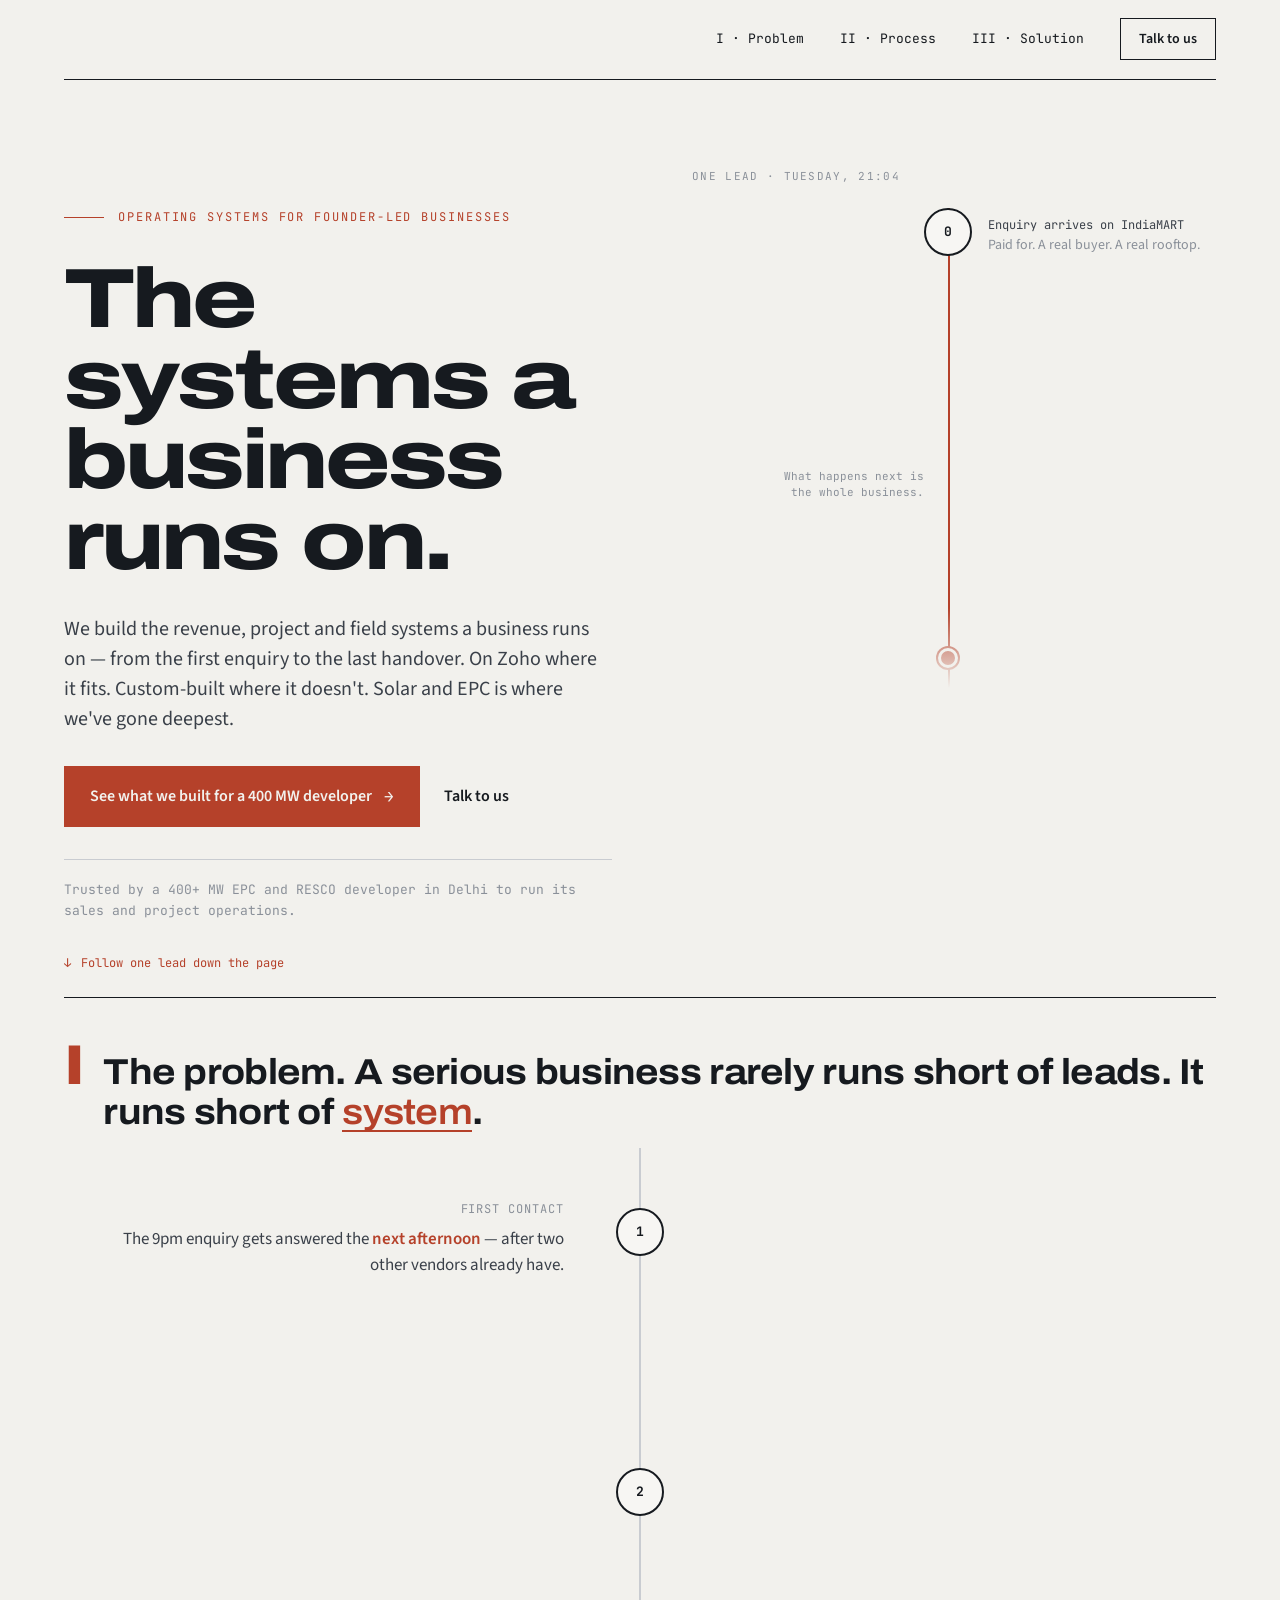
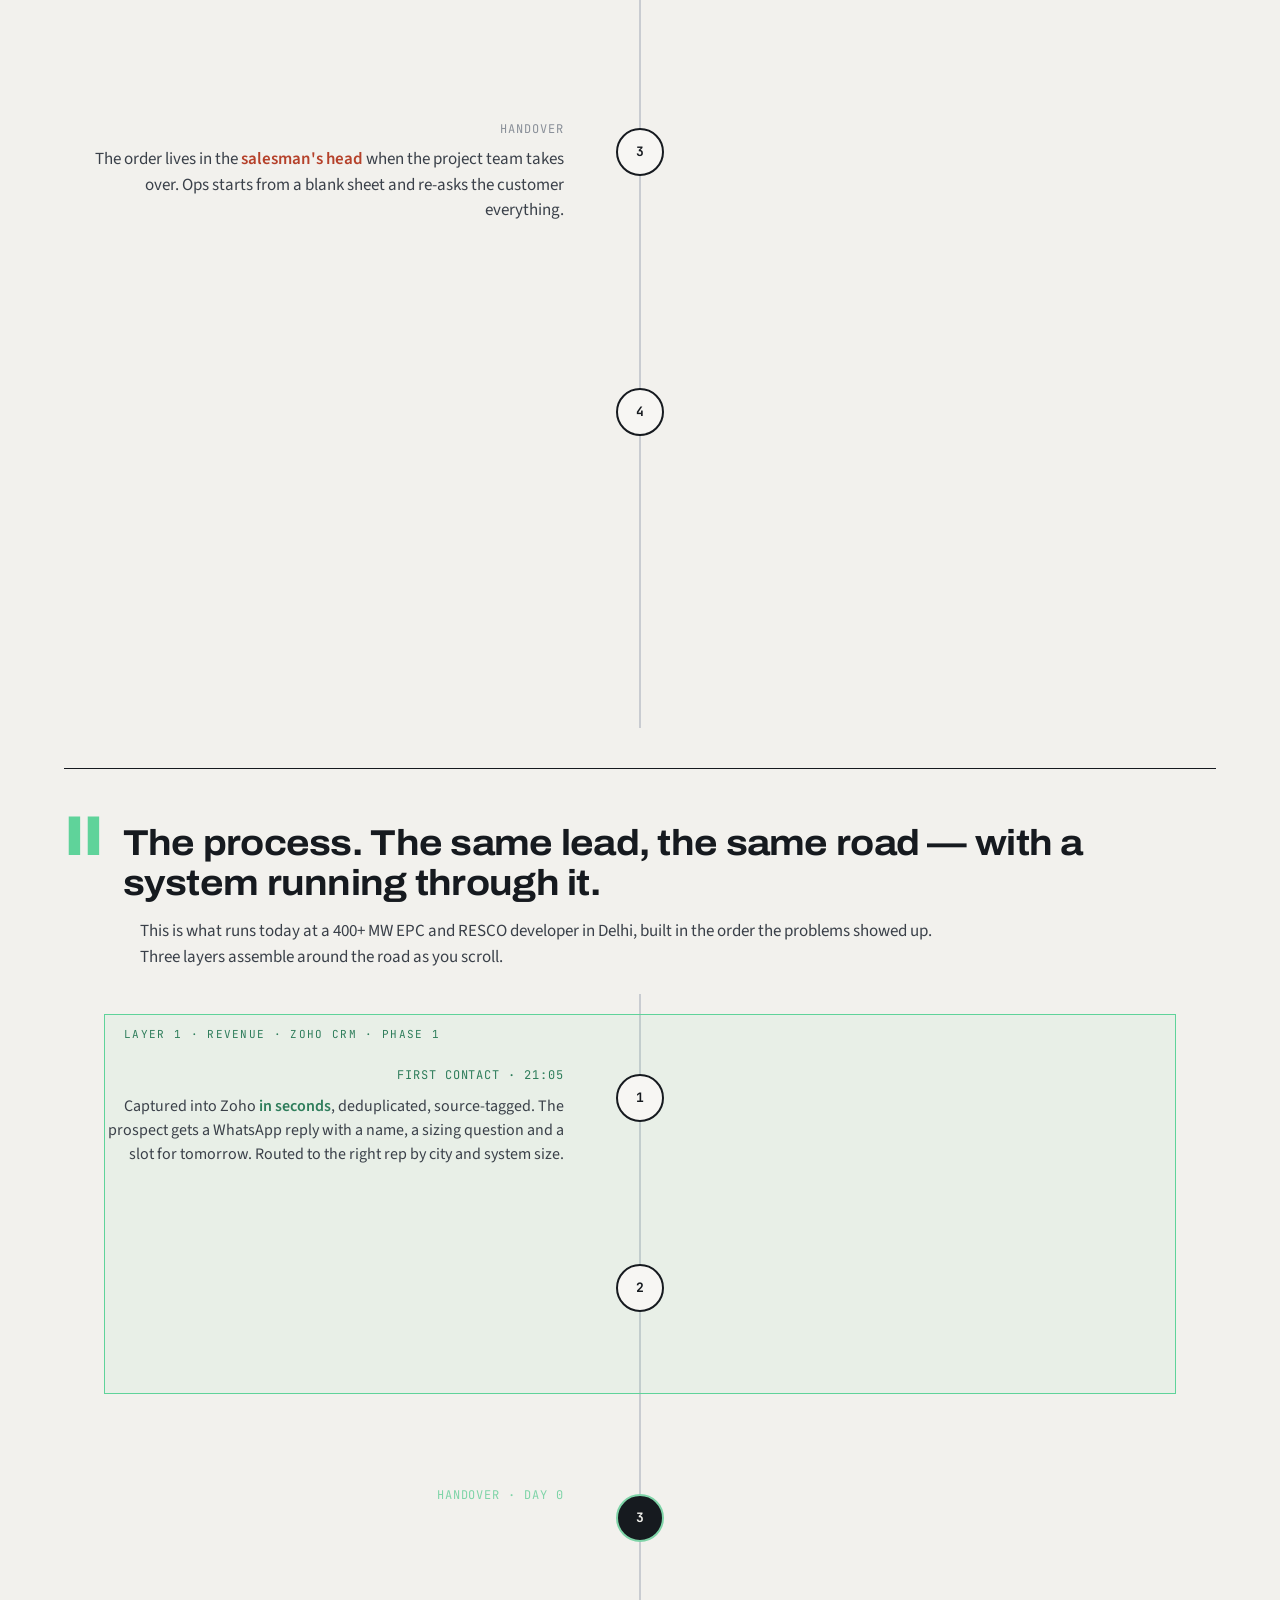
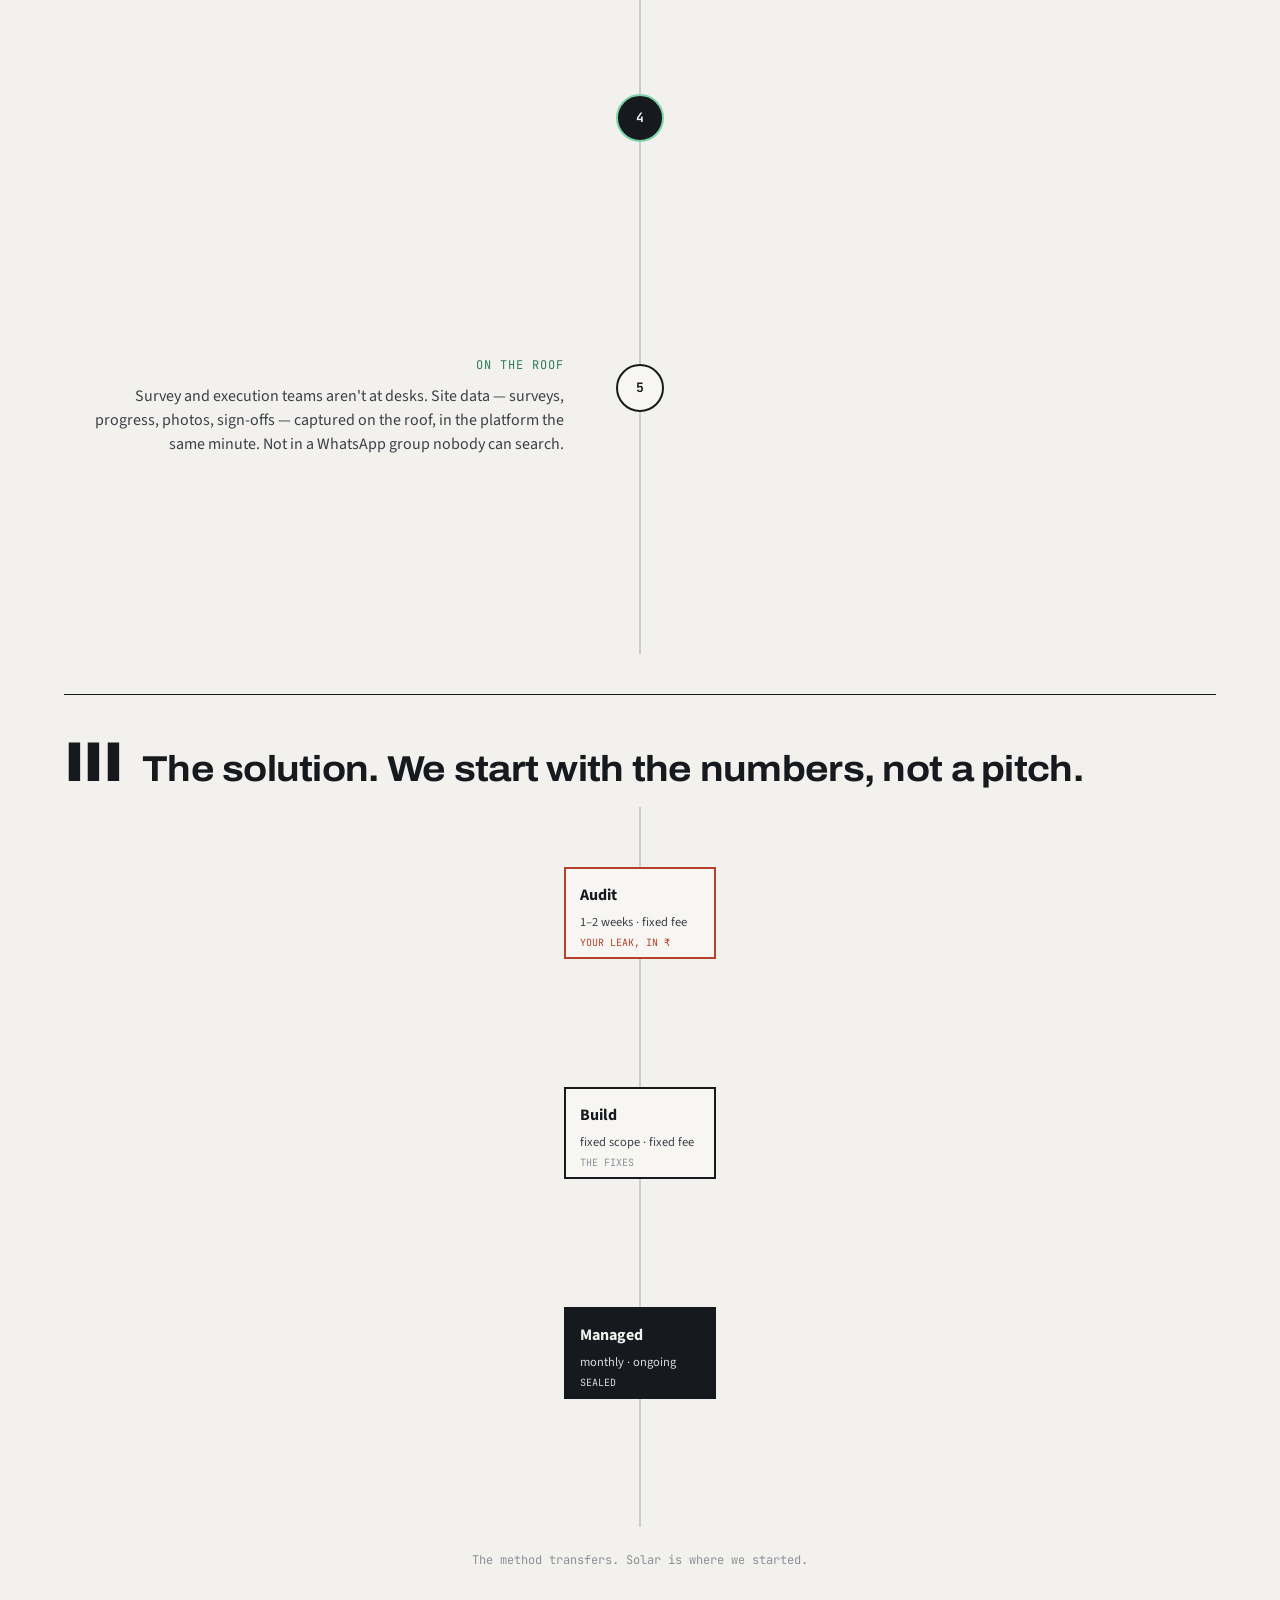
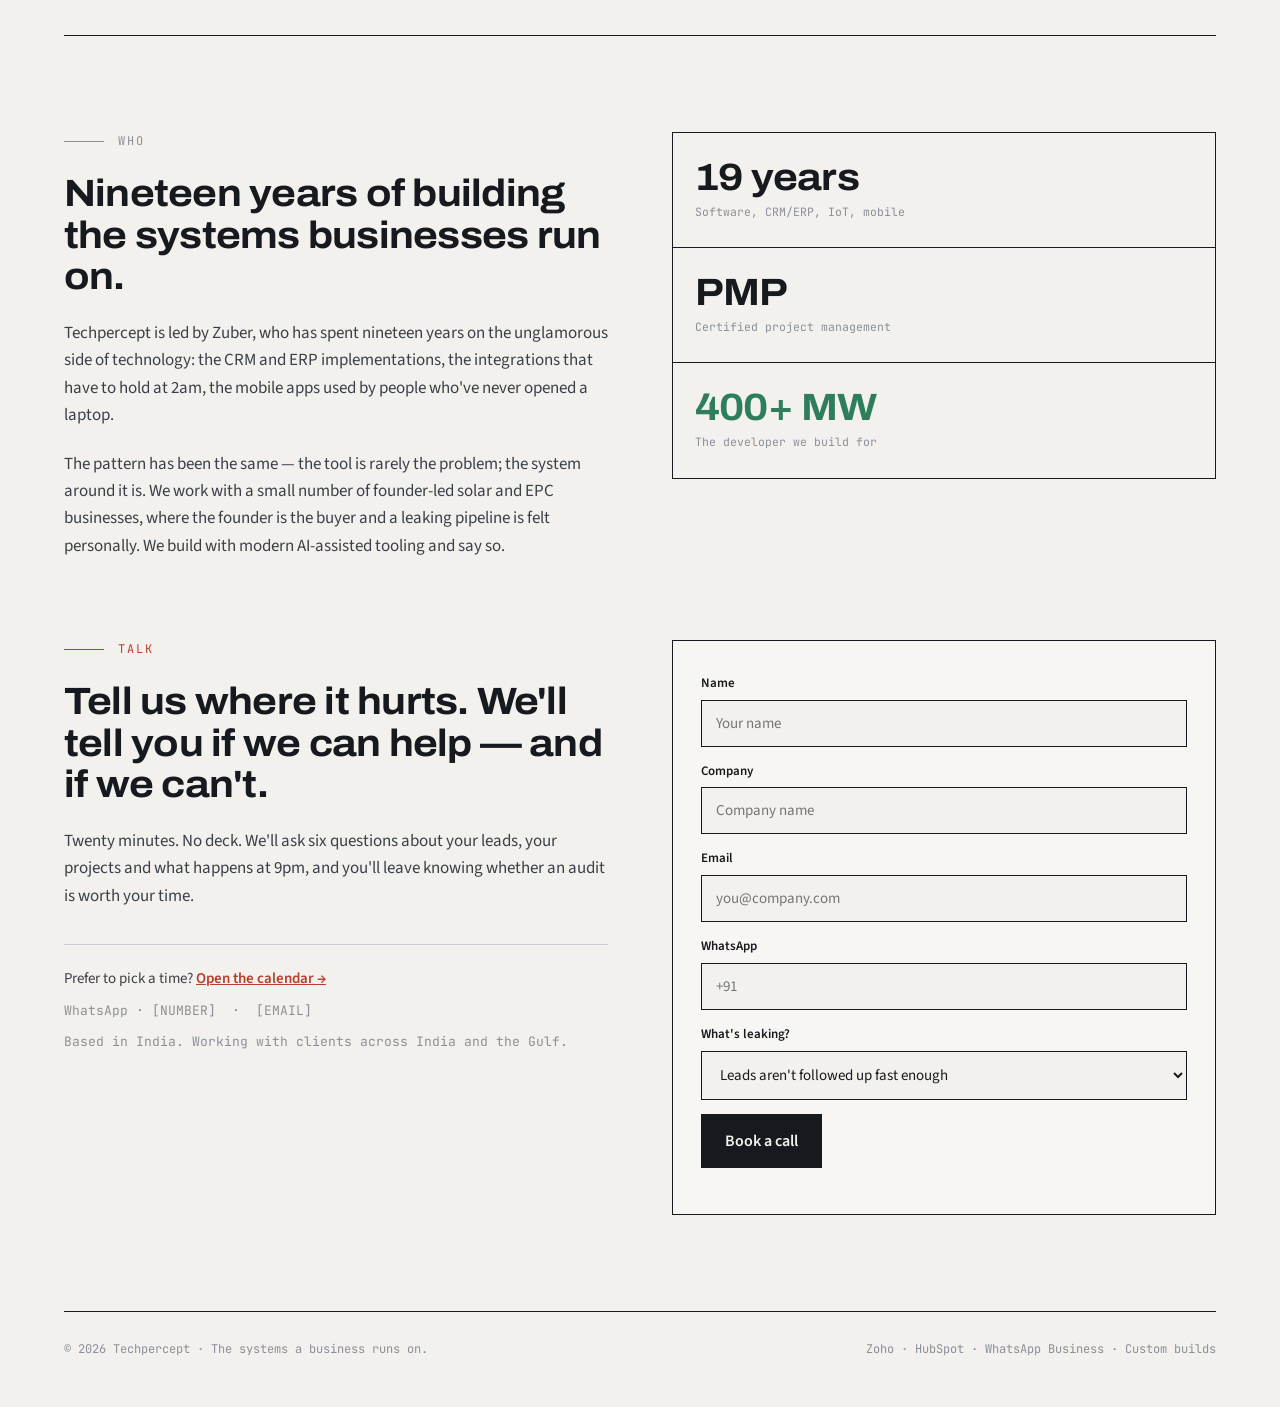
==== template.html @ 401c4605 "Scroll-driven road, mobile fixes, CSS split into styles.css" ====
<!doctype html>
<html lang="en">
<head>
<meta charset="utf-8">
<meta name="viewport" content="width=device-width, initial-scale=1">
<title>Techpercept — The systems a business runs on</title>
<meta name="description" content="Techpercept builds the revenue, project and field systems a founder-led business runs on — from the first enquiry to the last handover. On Zoho where it fits, custom-built where it doesn't. Solar and EPC is where we've gone deepest.">
<meta property="og:title" content="Techpercept — The systems a business runs on">
<meta property="og:description" content="Revenue, project and field systems for founder-led businesses. Trusted by a 400+ MW solar developer in Delhi.">
<meta property="og:type" content="website">
<link rel="icon" type="image/svg+xml" href="[data-uri]">
<link rel="preconnect" href="https://fonts.googleapis.com">
<link rel="preconnect" href="https://fonts.gstatic.com" crossorigin>
<link href="https://fonts.googleapis.com/css2?family=Archivo:wdth,wght@110,700;125,800&family=Source+Sans+3:wght@400;600&family=JetBrains+Mono:wght@400;500;700&display=swap" rel="stylesheet">
<link rel="stylesheet" href="styles.css">
</head>
<body>
<div class="wrap">

<nav>
  <a class="wm" href="#top" aria-label="Techpercept"><svg viewBox="__WM_VB__" role="img" aria-hidden="true"><g fill="var(--ink)" transform="__WM_TR__"><path d="__WM_D__"/></g></svg></a>
  <ul>
    <li><a href="#problem">I · Problem</a></li>
    <li><a href="#process">II · Process</a></li>
    <li><a href="#solution">III · Solution</a></li>
    <li><a class="cta" href="#talk">Talk to us</a></li>
  </ul>
</nav>

<!-- ============ HERO ============ -->
<section id="top" class="hero">
  <div class="copy">
    <div class="eyebrow" style="color:var(--leak)">Operating systems for founder-led businesses</div>
    <h1>The systems a business runs on.</h1>
    <p class="lede">We build the revenue, project and field systems a business runs on — from the first enquiry to the last handover. On Zoho where it fits. Custom-built where it doesn't. Solar and EPC is where we've gone deepest.</p>
    <div style="display:flex;gap:16px;align-items:center;flex-wrap:wrap">
      <a class="btn btn-leak" href="#process">See what we built for a 400 MW developer <span class="mono">→</span></a>
      <a class="btn btn-ghost" href="#talk">Talk to us</a>
    </div>
    <div class="trust">Trusted by a 400+ MW EPC and RESCO developer in Delhi to run its sales and project operations.</div>
    <div class="follow"><span>↓</span>Follow one lead down the page</div>
  </div>
  <div class="hero-draw" id="heroDraw">
    <div class="mono" style="position:absolute;left:24px;top:0;font-size:11px;letter-spacing:.12em;text-transform:uppercase;color:var(--ink-3)">One lead · Tuesday, 21:04</div>
    <div class="rail" style="left:280px;top:40px;height:480px;transform:none"></div>
    <div class="road" id="road0" style="left:280px;top:40px;background:var(--leak);transform:none"></div>
    <div class="st" style="left:280px;top:40px">0</div>
    <div class="mono" style="position:absolute;left:320px;top:48px;font-size:12px;color:var(--ink-2)">Enquiry arrives on IndiaMART</div>
    <div style="position:absolute;left:320px;top:68px;font-size:14px;color:var(--ink-3);max-width:220px;line-height:1.4">Paid for. A real buyer. A real rooftop.</div>
    <div class="tok" id="tok0" style="left:280px;top:78px;background:var(--leak);box-shadow:0 0 0 2px var(--leak);opacity:1"></div>
    <div class="mono" style="position:absolute;right:calc(100% - 256px);top:300px;width:160px;text-align:right;font-size:11px;line-height:16px;color:var(--ink-3)">What happens next is the whole business.</div>
    <div class="fade"></div>
  </div>
</section>

<!-- ============ ACT I — PROBLEM ============ -->
<section id="problem" style="padding-top:24px">
  <div class="act-head">
    <span class="n" style="color:var(--leak)">I</span>
    <h2 class="disp">The problem. A serious business rarely runs short of leads. It runs short of <span class="hl hl-red">system</span>.</h2>
  </div>
  <div class="road-wrap" style="height:1180px" data-act="1">
    <div class="rail" style="height:1180px"></div>
    <div class="road" id="road1" style="background:var(--leak)"></div>

    <div class="st" id="s1" style="top:60px">1</div>
    <div class="side l" style="top:52px"><div class="k">FIRST CONTACT</div><div class="t cap" id="c1">The 9pm enquiry gets answered the <span class="hl hl-red">next afternoon</span> — after two other vendors already have.</div></div>
    <div class="callout r cap" id="l1" style="top:60px">LEAK A · 21:04 → 12:30<br><span>15 hours. Lead gone to the vendor who replied in four minutes.</span></div>

    <div class="st" id="s2" style="top:320px">2</div>
    <div class="side r cap" id="c2" style="top:316px"><div class="k">THE QUOTE</div><div class="t">The quote goes out on day four and gets <span class="hl hl-red">one follow-up</span> call. Then silence. The buyer, confused about the subsidy, signs with whoever explained it.</div></div>
    <div class="callout l cap" id="l2" style="top:320px">LEAK B · DAY 4 → DAY 34<br><span>Lost on touch two. Marked "price". It wasn't price.</span></div>

    <div class="st" id="s3" style="top:580px">3</div>
    <div class="side l" style="top:572px"><div class="k">HANDOVER</div><div class="t cap" id="c3">The order lives in the <span class="hl hl-red">salesman's head</span> when the project team takes over. Ops starts from a blank sheet and re-asks the customer everything.</div></div>
    <div class="callout r cap" id="l3" style="top:580px">LEAK C · DAY 0 → DAY 4<br><span>First impression of delivery: chaos.</span></div>

    <div class="st" id="s4" style="top:840px">4</div>
    <div class="side r cap" id="c4" style="top:836px"><div class="k">EXECUTION &amp; BILLING</div><div class="t">The <span class="hl hl-red">DISCOM approval</span> stuck for three weeks that nobody knew about until the customer called. The milestone <span class="hl hl-red">invoice</span> raised fifty days late. The <span class="hl hl-red">retention</span> never billed at all.</div></div>
    <div class="callout l cap" id="l4" style="top:840px">LEAK D · DAY 41 → DAY 150<br><span>Work done. Money missing.</span></div>

    <div class="tok" id="tok1" style="top:0;background:var(--leak);box-shadow:0 0 0 2px var(--leak)"></div>

    <div class="sum cap" id="sum1" style="top:1060px">
      <span class="disp" style="font-size:48px;letter-spacing:-.025em;color:var(--leak);line-height:1">Crores a year</span>
      <span style="font-size:17px;color:var(--ink-2);max-width:520px;line-height:1.5;text-align:left">Each gap is small. Together they are the difference between the business you have and the one you should have — same team, same <span class="hl hl-red">leads</span>, same ad spend. <span class="mono" style="font-size:11px;color:var(--ink-3)">The audit puts your number on it.</span></span>
    </div>
  </div>
</section>

<!-- ============ ACT II — PROCESS ============ -->
<section id="process" style="padding-top:40px">
  <div class="act-head">
    <span class="n" style="color:var(--signal)">II</span>
    <h2 class="disp">The process. The same lead, the same road — with a system running through it.</h2>
  </div>
  <p style="margin:0 0 24px 76px;font-size:17px;line-height:1.5;color:var(--ink-2);max-width:800px">This is what runs today at a 400+ MW EPC and RESCO developer in Delhi, built in the order the problems showed up. Three layers assemble around the road as you scroll.</p>
  <div class="road-wrap" style="height:1260px" data-act="2">
    <div class="rail" style="height:1260px"></div>
    <div class="road" id="road2" style="background:var(--signal)"></div>

    <div class="band lyr" id="ly1" style="top:20px;height:380px"></div>
    <div class="band-t lyr" id="ly1t" style="top:32px">Layer 1 · Revenue · Zoho CRM · Phase 1</div>

    <div class="st" id="p1" style="top:80px">1</div>
    <div class="side l" style="top:72px"><div class="k" style="color:var(--signal-text)">FIRST CONTACT · 21:05</div><div class="t cap" id="d1" style="font-size:16px">Captured into Zoho <span class="hl hl-green">in seconds</span>, deduplicated, source-tagged. The prospect gets a WhatsApp reply with a name, a sizing question and a slot for tomorrow. Routed to the right rep by city and system size.</div></div>

    <div class="st" id="p2" style="top:270px">2</div>
    <div class="side r cap" id="d2" style="top:266px"><div class="k" style="color:var(--signal-text)">THE QUOTE · DAY 1 → DAY 14</div><div class="t" style="font-size:16px">Proposal generated from a template the same day — sizing, subsidy, payback, filled from the CRM. The <span class="hl hl-green">cadence</span> fires: a subsidy explainer on day 3, a call on day 6, a site visit on day 10. Order signed on <span class="hl hl-green">touch five</span>. The dashboard logs it.</div></div>

    <div class="band lyr" id="ly2" style="top:430px;height:440px;border:2px solid var(--signal);background:var(--ink)"></div>
    <div class="band-t lyr" id="ly2t" style="top:442px;color:var(--signal-on-ink)">Layer 2 · Operations · Custom-built · Phase 2</div>

    <div class="st" id="p3" style="top:500px;border-color:var(--signal-on-ink);background:var(--ink);color:var(--paper)">3</div>
    <div class="side l" style="top:492px"><div class="k" style="color:var(--signal-on-ink)">HANDOVER · DAY 0</div><div class="t cap" id="d3" style="font-size:16px;color:var(--panel-text)">Project <span class="hl hl-light">auto-created</span> from the deal — site, sizing, price, contacts carried over. Ops picks up a <span class="hl hl-light">complete brief</span>. Zoho's project module couldn't model this, so we built a platform that could: survey → design → procurement → inventory → SCM → execution → QA/QC → finance → handover.</div></div>

    <div class="st" id="p4" style="top:700px;border-color:var(--signal-on-ink);background:var(--ink);color:var(--paper)">4</div>
    <div class="side r cap" id="d4" style="top:696px"><div class="k" style="color:var(--signal-on-ink)">EXECUTION &amp; BILLING · DAY 12 → DAY 83</div><div class="t" style="font-size:16px;color:var(--panel-text)"><span class="hl hl-light">DISCOM delay</span> flagged on day 12 on the CEO dashboard, not day 41. A project-health score names what's blocked, by how many days, and why. QA sign-off triggers the milestone <span class="hl hl-light">invoice</span> automatically. Paid. <span class="hl hl-light">Retention</span> scheduled. Everyone from the site engineer to the CEO sees their own view of it.</div></div>

    <div class="band lyr" id="ly3" style="top:900px;height:220px"></div>
    <div class="band-t lyr" id="ly3t" style="top:912px">Layer 3 · Field · Mobile apps · Phase 3</div>

    <div class="st" id="p5" style="top:970px">5</div>
    <div class="side l" style="top:962px"><div class="k" style="color:var(--signal-text)">ON THE ROOF</div><div class="t cap" id="d5" style="font-size:16px">Survey and execution teams aren't at desks. Site data — surveys, progress, photos, sign-offs — captured on the roof, in the platform the same minute. Not in a WhatsApp group nobody can search.</div></div>
    <div class="side r cap mono" id="d5b" style="top:966px;font-size:12px;line-height:17px;color:var(--signal-text)">Offline where the signal isn't. Feeds Layer 2 directly.</div>

    <div class="tok" id="tok2" style="top:0;background:var(--signal);box-shadow:0 0 0 2px var(--signal)"></div>

    <div class="sum cap" id="sum2" style="top:1160px;flex-direction:column;gap:10px;align-items:center">
      <span class="disp" style="font-size:clamp(28px,3.5vw,40px);letter-spacing:-.025em;color:var(--signal-text);line-height:1">In pipeline. Delivered. Collected. Referred.</span>
      <span style="font-size:15px;line-height:1.5;color:var(--ink-2);max-width:620px;font-style:italic">The 400+ megawatts are the client's achievement, not ours. What we're proud of is that a developer with that much at stake trusted us to build the systems it runs on — and kept us on to keep building.</span>
    </div>
  </div>
</section>

<!-- ============ ACT III — SOLUTION ============ -->
<section id="solution" style="padding-top:40px">
  <div class="act-head">
    <span class="n" style="color:var(--ink)">III</span>
    <h2 class="disp">The solution. We start with the numbers, not a pitch.</h2>
  </div>
  <div class="road-wrap" style="height:720px" data-act="3">
    <div class="rail" style="height:720px"></div>
    <div class="road" id="road3" style="background:var(--ink)"></div>

    <div class="card" id="m1" style="top:60px;border-color:var(--leak)"><span><b>Audit</b><br><small>1–2 weeks · fixed fee</small></span><span class="tag" style="color:var(--leak)">YOUR LEAK, IN ₹</span></div>
    <div class="side r cap" id="e1" style="top:56px;width:440px"><div class="t" style="font-size:16px">We trace every lead from first enquiry to signed order and show, in rupees, exactly where pipeline is lost to process rather than to bad leads. Presented live, with your numbers. You keep the findings either way.</div></div>
    <div class="side l cap mono" id="e1b" style="top:60px;width:440px;font-size:12px;line-height:17px;color:var(--ink-3)">Already know where the leak is?<br>Then we skip to scoping the fix.</div>

    <div class="card" id="m2" style="top:280px"><span><b>Build</b><br><small>fixed scope · fixed fee</small></span><span class="tag">THE FIXES</span></div>
    <div class="side l cap" id="e2" style="top:276px;width:440px"><div class="t" style="font-size:16px">The fixes from the audit, built — on Zoho or HubSpot where they fit, custom where they don't. Fixed scope, fixed fee, no surprises. Your team trained on what changed.</div></div>
    <div class="side r cap mono" id="e2b" style="top:280px;width:300px;font-size:12px;line-height:17px;color:var(--leak)">The audit fee is credited here.</div>

    <div class="card" id="m3" style="top:500px;background:var(--ink);color:var(--paper)"><span><b>Managed</b><br><small style="color:var(--panel-text)">monthly · ongoing</small></span><span class="tag" style="color:var(--panel-text)">SEALED</span></div>
    <div class="side r cap" id="e3" style="top:496px;width:440px"><div class="t" style="font-size:16px">Systems drift as businesses grow. We stay on — a monthly engagement that keeps the leaks sealed, onboards new sources, and keeps building as you do.</div></div>

    <div class="tok" id="tok3" style="top:0;background:var(--ink);box-shadow:0 0 0 2px var(--ink)"></div>

    <div class="sum cap" id="sum3" style="top:640px;gap:40px;font-size:14px;color:var(--ink-2)">
      <span><b style="color:var(--ink)">We'll say no.</b> A small problem gets told, not sold.</span>
      <span><b style="color:var(--ink)">You own everything.</b> CRM, data, code.</span>
      <span><b style="color:var(--ink)">Numbers stay conservative.</b> We'd rather under-promise.</span>
    </div>
  </div>
  <div class="mono" style="font-size:12px;color:var(--ink-3);text-align:center;padding:24px 0 0">The method transfers. Solar is where we started.</div>
</section>

<!-- ============ WHO ============ -->
<section id="who" class="two" style="padding:96px 0 80px;border-top:var(--hair) solid var(--ink);margin-top:64px">
  <div style="display:flex;flex-direction:column;gap:22px">
    <div class="eyebrow" style="color:var(--ink-3)">Who</div>
    <h2 class="disp" style="font-size:clamp(28px,3.4vw,38px)">Nineteen years of building the systems businesses run on.</h2>
    <p style="font-size:17px;color:var(--ink-2)">Techpercept is led by Zuber, who has spent nineteen years on the unglamorous side of technology: the CRM and ERP implementations, the integrations that have to hold at 2am, the mobile apps used by people who've never opened a laptop.</p>
    <p style="font-size:17px;color:var(--ink-2)">The pattern has been the same — the tool is rarely the problem; the system around it is. We work with a small number of founder-led solar and EPC businesses, where the founder is the buyer and a leaking pipeline is felt personally. We build with modern AI-assisted tooling and say so.</p>
  </div>
  <div class="facts">
    <div><span class="v">19 years</span><span class="k">Software, CRM/ERP, IoT, mobile</span></div>
    <div><span class="v">PMP</span><span class="k">Certified project management</span></div>
    <div><span class="v" style="color:var(--signal-text)">400+ MW</span><span class="k">The developer we build for</span></div>
  </div>
</section>

<!-- ============ TALK ============ -->
<section id="talk" class="two" style="padding:0 0 96px">
  <div style="display:flex;flex-direction:column;gap:22px">
    <div class="eyebrow" style="color:var(--leak)">Talk</div>
    <h2 class="disp" style="font-size:clamp(28px,3.4vw,38px)">Tell us where it hurts. We'll tell you if we can help — and if we can't.</h2>
    <p style="font-size:17px;color:var(--ink-2)">Twenty minutes. No deck. We'll ask six questions about your leads, your projects and what happens at 9pm, and you'll leave knowing whether an audit is worth your time.</p>
    <div style="display:flex;flex-direction:column;gap:10px;margin-top:12px;padding-top:22px;border-top:var(--hair) solid var(--rule);font-size:15px;color:var(--ink-2)">
      <div>Prefer to pick a time? <a id="calLink" href="#" style="font-weight:600">Open the calendar →</a></div>
      <div class="mono" style="font-size:13px;color:var(--ink-3)">WhatsApp · <span id="waNum">[NUMBER]</span> &nbsp;·&nbsp; <span id="emailAddr">[EMAIL]</span></div>
      <div class="mono" style="font-size:13px;color:var(--ink-3)">Based in India. Working with clients across India and the Gulf.</div>
    </div>
  </div>
  <form id="leadForm" method="POST" action="#">
    <label>Name<input type="text" name="Last Name" required placeholder="Your name"></label>
    <label>Company<input type="text" name="Company" required placeholder="Company name"></label>
    <label>Email<input type="email" name="Email" required placeholder="you@company.com"></label>
    <label>WhatsApp<input type="tel" name="Phone" placeholder="+91"></label>
    <label>What's leaking?<select name="Description"><option>Leads aren't followed up fast enough</option><option>Enquiries scattered across phones and WhatsApp</option><option>No visibility into pipeline or projects</option><option>Our tools don't talk to each other</option><option>Projects get chaotic once we win them</option><option>Not sure — that's the problem</option></select></label>
    <button type="submit">Book a call</button>
    <div id="formNote" class="mono" style="font-size:12px;color:var(--ink-3)"></div>
  </form>
</section>

<footer>
  <span>© <span id="yr"></span> Techpercept · The systems a business runs on.</span>
  <span>Zoho · HubSpot · WhatsApp Business · Custom builds</span>
</footer>

</div>

<script>
(function(){
  /* ===== CONFIG — fill before launch ===== */
  var ZOHO_WEBTOLEAD_URL = "";          /* Zoho CRM → Web-to-Lead form action URL */
  var CALENDLY_URL = "";                /* e.g. https://calendly.com/you/20min */
  var WHATSAPP = "";                    /* e.g. +91 98xxx xxxxx */
  var EMAIL = "";                       /* e.g. hello@techpercept.com */
  /* ======================================= */

  document.getElementById('yr').textContent = new Date().getFullYear();
  if (CALENDLY_URL) { var c = document.getElementById('calLink'); c.href = CALENDLY_URL; c.target = '_blank'; c.rel = 'noopener'; }
  if (WHATSAPP) document.getElementById('waNum').textContent = WHATSAPP;
  if (EMAIL) document.getElementById('emailAddr').textContent = EMAIL;
  var form = document.getElementById('leadForm');
  if (ZOHO_WEBTOLEAD_URL) form.action = ZOHO_WEBTOLEAD_URL;
  form.addEventListener('submit', function(e){
    if (!ZOHO_WEBTOLEAD_URL) { e.preventDefault(); document.getElementById('formNote').textContent = 'Form not connected yet — set ZOHO_WEBTOLEAD_URL in the config block.'; }
  });

  /* ===== The road ===== */
  var reduce = window.matchMedia('(prefers-reduced-motion: reduce)').matches;
  var mobile = window.matchMedia('(max-width: 1100px)').matches;
  function q(id){ return document.getElementById(id); }
  function on(id){ var e = q(id); if (e) e.classList.add('on'); }
  function st(id, bg, bd, fg){ var e = q(id); if (!e) return; e.style.background = bg; e.style.borderColor = bd; if (fg) e.style.color = fg; }
  function tok(id, top, op){ var e = q(id); if (!e) return; e.style.top = top + 'px'; if (op !== undefined) e.style.opacity = op; }
  function road(id, h){ var e = q(id); if (e) e.style.height = h + 'px'; }
  function wait(ms, fn){ setTimeout(fn, reduce ? 0 : ms); }
  var P='var(--paper-raised)', I='var(--ink)', L='var(--leak)', S='var(--signal)', SI='var(--signal-on-ink)';

  /* ---- Scroll-driven road ----
     The viewer is the clock. Each act maps the token's position to how far the
     act has been scrolled; keyframes fire (and un-fire) as the token passes them.
     Scroll fast and it plays fast; stop and it holds; scroll up and it rewinds. */
  function off(id){ var e = q(id); if (e) e.classList.remove('on'); }
  function stReset(id){ var e = q(id); if (!e) return; e.style.background=''; e.style.borderColor=''; e.style.color=''; }

  var ACTS = [
    { wrap:'problem', road:'road1', tok:'tok1', end:1040, fadeAt:1040,
      keys:[
        {y:84,  on:function(){ st('s1',P,L,L); on('c1'); on('l1'); }, offf:function(){ stReset('s1'); off('c1'); off('l1'); }},
        {y:344, on:function(){ st('s2',P,L,L); on('c2'); on('l2'); }, offf:function(){ stReset('s2'); off('c2'); off('l2'); }},
        {y:604, on:function(){ st('s3',P,L,L); on('c3'); on('l3'); }, offf:function(){ stReset('s3'); off('c3'); off('l3'); }},
        {y:864, on:function(){ st('s4',L,L,'var(--paper)'); on('c4'); on('l4'); }, offf:function(){ stReset('s4'); off('c4'); off('l4'); }},
        {y:860, on:function(){ on('sum1'); }, offf:function(){ off('sum1'); }}
      ]},
    { wrap:'process', road:'road2', tok:'tok2', end:1140, fadeAt:1140,
      keys:[
        {y:0,   on:function(){ on('ly1'); on('ly1t'); }, offf:function(){ off('ly1'); off('ly1t'); }},
        {y:104, on:function(){ st('p1',S,S,I); on('d1'); }, offf:function(){ stReset('p1'); off('d1'); }},
        {y:294, on:function(){ st('p2',S,S,I); on('d2'); }, offf:function(){ stReset('p2'); off('d2'); }},
        {y:420, on:function(){ on('ly2'); on('ly2t'); }, offf:function(){ off('ly2'); off('ly2t'); }},
        {y:524, on:function(){ st('p3',SI,SI,I); on('d3'); }, offf:function(){ var e=q('p3'); if(e){e.style.background='var(--ink)';e.style.borderColor=SI;e.style.color='var(--paper)';} off('d3'); }},
        {y:724, on:function(){ st('p4',SI,SI,I); on('d4'); }, offf:function(){ var e=q('p4'); if(e){e.style.background='var(--ink)';e.style.borderColor=SI;e.style.color='var(--paper)';} off('d4'); }},
        {y:890, on:function(){ on('ly3'); on('ly3t'); }, offf:function(){ off('ly3'); off('ly3t'); }},
        {y:940, on:function(){ st('p5',S,S,I); on('d5'); on('d5b'); }, offf:function(){ stReset('p5'); off('d5'); off('d5b'); }},
        {y:1000,on:function(){ on('sum2'); }, offf:function(){ off('sum2'); }}
      ]},
    { wrap:'solution', road:'road3', tok:'tok3', end:640, fadeAt:640,
      keys:[
        {y:106, on:function(){ on('e1'); on('e1b'); }, offf:function(){ off('e1'); off('e1b'); }},
        {y:326, on:function(){ var m=q('m2'); if(m) m.style.borderColor=L; on('e2'); on('e2b'); }, offf:function(){ var m=q('m2'); if(m) m.style.borderColor=''; off('e2'); off('e2b'); }},
        {y:546, on:function(){ on('e3'); }, offf:function(){ off('e3'); }},
        {y:520, on:function(){ on('sum3'); }, offf:function(){ off('sum3'); }}
      ]}
  ];

  /* The token sits a fixed distance below the top of the viewport; the act's progress is
     how far that line has travelled into the act's road-wrap. 38% keeps it in the eye line. */
  var EYE = 0.38;
  function tick(){
    var vh = window.innerHeight, eye = window.scrollY + vh*EYE;
    ACTS.forEach(function(a){
      var wrap = q(a.wrap) && q(a.wrap).querySelector('.road-wrap'); if (!wrap) return;
      var top = wrap.getBoundingClientRect().top + window.scrollY;
      var y = Math.max(0, Math.min(a.end, eye - top));
      road(a.road, y);
      var t = q(a.tok); if (t) { t.style.top = Math.min(y, a.end - 10) + 'px'; t.style.opacity = (y > 0 && y < a.fadeAt) ? 1 : 0; }
      a.keys.forEach(function(k){
        var hit = y >= k.y;
        if (hit && !k.state) { k.state = true; k.on(); }
        else if (!hit && k.state) { k.state = false; k.offf(); }
      });
    });
  }
  var raf = null;
  function onScroll(){ if (raf) return; raf = requestAnimationFrame(function(){ raf = null; tick(); }); }

  if (mobile || reduce) {
    /* Narrow screens have no road; reduced-motion gets the end state. Show everything. */
    document.querySelectorAll('.cap,.lyr,.hl').forEach(function(e){ e.classList.add('on'); });
    if (reduce && !mobile) { ACTS.forEach(function(a){ road(a.road, a.end); a.keys.forEach(function(k){ k.on(); }); }); }
    road('road0', 480); tok('tok0', 480);
  } else {
    /* The road's own transitions are now scroll-driven: make them snappy so the token
       follows the hand, not lags it. Station/caption transitions keep their ease. */
    ACTS.forEach(function(a){ var r=q(a.road), t=q(a.tok); if(r) r.style.transition='height .15s linear'; if(t) t.style.transition='top .15s linear, opacity .4s'; });
    setTimeout(function(){ road('road0', 480); tok('tok0', 480); }, 400);
    window.addEventListener('scroll', onScroll, { passive: true });
    window.addEventListener('resize', onScroll);
    tick();
    /* Standalone trigger words (outside a caption): draw when a fifth of them is visible */
    document.querySelectorAll('.hl').forEach(function(el){
      if (el.closest('.cap')) return;
      if (!('IntersectionObserver' in window)) { el.classList.add('on'); return; }
      var o = new IntersectionObserver(function(es){ es.forEach(function(en){ if (en.isIntersecting) { el.classList.add('on'); o.disconnect(); } }); }, { threshold: 0.2 });
      o.observe(el);
    });
  }
})();
</script>
</body>
</html>
---- styles.css ----
/* ============================================================
   techpercept.com — styles
   Tokens first. Change a colour or face here and it changes
   everywhere. Named after the Techpercept design system.
   ============================================================ */

/* ===== Techpercept design system — tokens (Paper theme) ===== */
:root{
  --paper:#F2F1ED; --paper-raised:#F7F6F3;
  --ink:#161A1F; --ink-2:#3A4049; --ink-3:#8A9099; --rule:#C9CCD1;
  --leak:#B5412A; --signal:#5FD39A; --signal-text:#2E7D5B; --signal-soft:rgba(95,211,154,.07); --signal-on-ink:#7FD4A8; --panel-text:#D9DCE0;
  --display:"Archivo","Arial Narrow",Impact,sans-serif; --sans:"Source Sans 3","Segoe UI",system-ui,sans-serif; --mono:"JetBrains Mono","SF Mono",Menlo,Consolas,monospace;
  --s1:8px; --s2:16px; --s3:24px; --s4:40px; --s5:64px; --s6:112px; --station-gap:260px;
  --hair:1px; --drawn:2px;
}
*{box-sizing:border-box;margin:0;padding:0}
html{scroll-behavior:smooth}
body{background:var(--paper);color:var(--ink);font-family:var(--sans);line-height:1.6;-webkit-font-smoothing:antialiased}
a{color:var(--leak)}a:hover{color:#8E3220}
.wrap{width:100%;max-width:1400px;margin:0 auto;padding:0 var(--s5)}
.mono{font-family:var(--mono)}
.disp{font-family:var(--display);font-stretch:110%;font-weight:700;letter-spacing:-.02em;line-height:1.1}
.eyebrow{font-family:var(--mono);font-size:12px;letter-spacing:.16em;text-transform:uppercase;display:flex;align-items:center;gap:14px}
.eyebrow::before{content:"";display:inline-block;width:40px;height:1px;background:currentColor}
.btn{display:inline-flex;align-items:center;gap:12px;text-decoration:none;font-weight:600;font-size:16px;padding:18px 26px}
.btn-leak{background:var(--leak);color:var(--paper)}.btn-leak:hover{background:#8E3220;color:var(--paper)}
.btn-ghost{color:var(--ink);padding:18px 8px}.btn-ghost:hover{color:var(--ink)}

/* nav */
nav{display:flex;align-items:center;justify-content:space-between;height:80px;border-bottom:var(--hair) solid var(--ink)}
nav .wm{display:block;height:22px;width:auto}
nav .wm svg{height:22px;width:auto;display:block}
nav ul{display:flex;gap:36px;align-items:center;list-style:none;font-family:var(--mono);font-size:13px}
nav ul a{color:var(--ink);text-decoration:none}nav ul a:hover{color:var(--leak)}
nav ul a.cta{font-weight:600;border:1.5px solid var(--ink);padding:10px 18px;font-family:var(--sans);font-size:14px}
nav ul a.cta:hover{background:var(--ink);color:var(--paper)}
@media(max-width:820px){nav ul li:not(:last-child){display:none}}

/* hero */
.hero{display:grid;grid-template-columns:repeat(auto-fit,minmax(min(480px,100%),1fr));gap:56px;padding:88px 0 0;align-items:start}
.hero .copy{display:flex;flex-direction:column;gap:32px;padding-top:40px}
.hero h1{font-family:var(--display);font-stretch:125%;font-weight:800;font-size:clamp(48px,7vw,84px);line-height:.96;letter-spacing:-.035em}
.hero .lede{font-size:20px;line-height:1.5;max-width:560px;color:var(--ink-2)}
.hero .trust{font-family:var(--mono);font-size:13px;color:var(--ink-3);border-top:var(--hair) solid var(--rule);padding-top:20px;max-width:560px}
.hero .follow{font-family:var(--mono);font-size:12px;color:var(--leak);display:flex;align-items:center;gap:10px}
.hero-draw{position:relative;width:560px;height:520px;max-width:100%}
.fade{position:absolute;left:0;bottom:0;width:100%;height:80px;background:linear-gradient(to bottom,rgba(242,241,237,0),var(--paper))}

/* road */
.road-wrap{position:relative;width:1272px;max-width:100%}
.rail{position:absolute;left:50%;top:0;width:2px;transform:translateX(-50%);background:var(--rule)}
.road{position:absolute;left:50%;top:0;width:2px;height:0;transform:translateX(-50%);transition:height 1.1s cubic-bezier(.4,0,.2,1)}
.st{position:absolute;left:50%;transform:translateX(-50%);width:48px;height:48px;border-radius:50%;border:var(--drawn) solid var(--ink);background:var(--paper-raised);display:flex;align-items:center;justify-content:center;font-family:var(--mono);font-size:13px;font-weight:700;transition:background .5s,border-color .5s,color .5s}
.tok{position:absolute;left:50%;transform:translateX(-50%);width:20px;height:20px;border-radius:50%;border:3px solid var(--paper);opacity:0;transition:top 1.1s cubic-bezier(.4,0,.2,1),opacity .5s}
.cap{opacity:0;transform:translateY(10px);transition:opacity .6s,transform .6s}
.cap.on{opacity:1;transform:none}
.lyr{opacity:0;transform:translateX(-14px);transition:opacity .7s,transform .7s}
.lyr.on{opacity:1;transform:none}
.side{position:absolute;width:480px;display:flex;flex-direction:column;gap:8px}
.side.l{right:calc(50% + 76px);text-align:right;align-items:flex-end}
.side.r{left:calc(50% + 76px)}
.side .k{font-family:var(--mono);font-size:12px;letter-spacing:.08em;color:var(--ink-3)}
.side .t{font-size:17px;line-height:1.5;color:var(--ink-2);max-width:480px}
.callout{position:absolute;width:300px;padding:12px 14px;background:var(--paper-raised);font-family:var(--mono);font-size:12px;line-height:17px;color:var(--leak)}
.callout.r{left:calc(50% + 76px);border-left:var(--drawn) solid var(--leak)}
.callout.l{right:calc(50% + 76px);text-align:right;border-right:var(--drawn) solid var(--leak)}
.callout span{color:var(--ink-2)}
.hl{position:relative;display:inline;font-weight:600;color:var(--ink);background-image:linear-gradient(currentColor,currentColor);background-repeat:no-repeat;background-position:0 100%;background-size:0 2px;transition:background-size .7s cubic-bezier(.4,0,.2,1) .35s,color .4s ease .35s}
.on .hl,.hl.on{background-size:100% 2px}
.hl-red{color:var(--leak)}.hl-red.hl{background-image:linear-gradient(var(--leak),var(--leak))}
.hl-green{color:var(--signal-text)}.hl-green.hl{background-image:linear-gradient(var(--signal),var(--signal))}
.hl-light{color:var(--signal-on-ink)}.hl-light.hl{background-image:linear-gradient(var(--signal-on-ink),var(--signal-on-ink))}

.act-head{display:flex;align-items:baseline;gap:20px;padding:40px 0 16px;border-top:var(--hair) solid var(--ink)}
.act-head .n{font-family:var(--display);font-stretch:125%;font-weight:800;font-size:56px;letter-spacing:-.03em;line-height:1}
.act-head h2{font-size:clamp(26px,3.2vw,36px)}
.band{position:absolute;left:40px;right:40px;border:1.5px solid var(--signal);background:var(--signal-soft)}
.band-t{position:absolute;left:60px;font-family:var(--mono);font-size:11px;letter-spacing:.12em;text-transform:uppercase;color:var(--signal-text)}
.sum{position:absolute;left:0;right:0;display:flex;align-items:baseline;gap:20px;justify-content:center;flex-wrap:wrap;text-align:center;padding:0 var(--s3)}
.card{position:absolute;left:50%;transform:translateX(-50%);width:152px;height:92px;border:var(--drawn) solid var(--ink);background:var(--paper-raised);padding:14px;display:flex;flex-direction:column;justify-content:space-between;transition:border-color .5s}
.card b{font-size:16px}.card small{font-size:12.5px;color:var(--ink-2)}.card .tag{font-family:var(--mono);font-size:10px;color:var(--ink-3)}

/* mobile: stack the road's sides */
@media(max-width:1100px){
  .road-wrap{height:auto!important}
  .rail,.road,.st,.tok,.band,.band-t{display:none}
  .side,.callout,.sum,.card{position:static;width:auto!important;max-width:none!important;text-align:left;align-items:flex-start;transform:none;margin-bottom:var(--s3);padding-left:0;padding-right:0}
  .side.l{text-align:left;align-items:flex-start}
  .side.r{left:auto}
  .callout.l{text-align:left;border-right:0;border-left:var(--drawn) solid var(--leak)}
  .sum{justify-content:flex-start;text-align:left}
  .sum > span{text-align:left!important;max-width:none!important}
  .card{width:100%;max-width:360px;height:auto;gap:var(--s2)}
  .cap,.lyr{opacity:1;transform:none}
  .m-stack{display:flex;flex-direction:column;gap:var(--s2);padding:var(--s3) 0}
  .m-h{font-family:var(--mono);font-size:11px;letter-spacing:.12em;text-transform:uppercase;color:var(--ink-3);padding-top:var(--s2);border-top:var(--hair) solid var(--rule)}
}
/* the hero drawing is a fixed 560px figure — hide it before it can overflow */
@media(max-width:640px){
  .hero-draw{display:none}
  .wrap{padding:0 var(--s3)}
  .hero{padding-top:56px}
  .act-head{gap:14px}
  .act-head .n{font-size:44px}
}

/* who / talk */
.two{display:grid;grid-template-columns:repeat(auto-fit,minmax(min(440px,100%),1fr));gap:var(--s5);align-items:start}
.facts{display:flex;flex-direction:column;border:var(--hair) solid var(--ink);align-self:start}
.facts div{padding:26px 22px;display:flex;flex-direction:column;gap:6px}
.facts div+div{border-top:var(--hair) solid var(--ink)}
.facts .v{font-family:var(--display);font-stretch:110%;font-weight:700;font-size:38px;letter-spacing:-.02em;line-height:1}
.facts .k{font-family:var(--mono);font-size:11.5px;color:var(--ink-3)}
form{display:flex;flex-direction:column;gap:14px;border:var(--hair) solid var(--ink);padding:32px 28px;background:var(--paper-raised)}
label{display:flex;flex-direction:column;gap:6px;font-size:13px;font-weight:600}
input,select{font-family:inherit;font-size:15px;padding:12px 14px;border:var(--hair) solid var(--ink);background:var(--paper);color:var(--ink);border-radius:0}
input:focus,select:focus{outline:2px solid var(--leak);outline-offset:1px}
button{font-family:inherit;font-size:16px;font-weight:600;padding:16px 24px;background:var(--ink);color:var(--paper);border:0;cursor:pointer;align-self:flex-start}
button:hover{background:var(--leak)}
footer{display:flex;justify-content:space-between;flex-wrap:wrap;gap:12px;padding:28px 0 48px;border-top:var(--hair) solid var(--ink);font-family:var(--mono);font-size:12px;color:var(--ink-3)}
@media(prefers-reduced-motion:reduce){.road,.st,.tok,.cap,.lyr,.hl,.card{transition:none}}
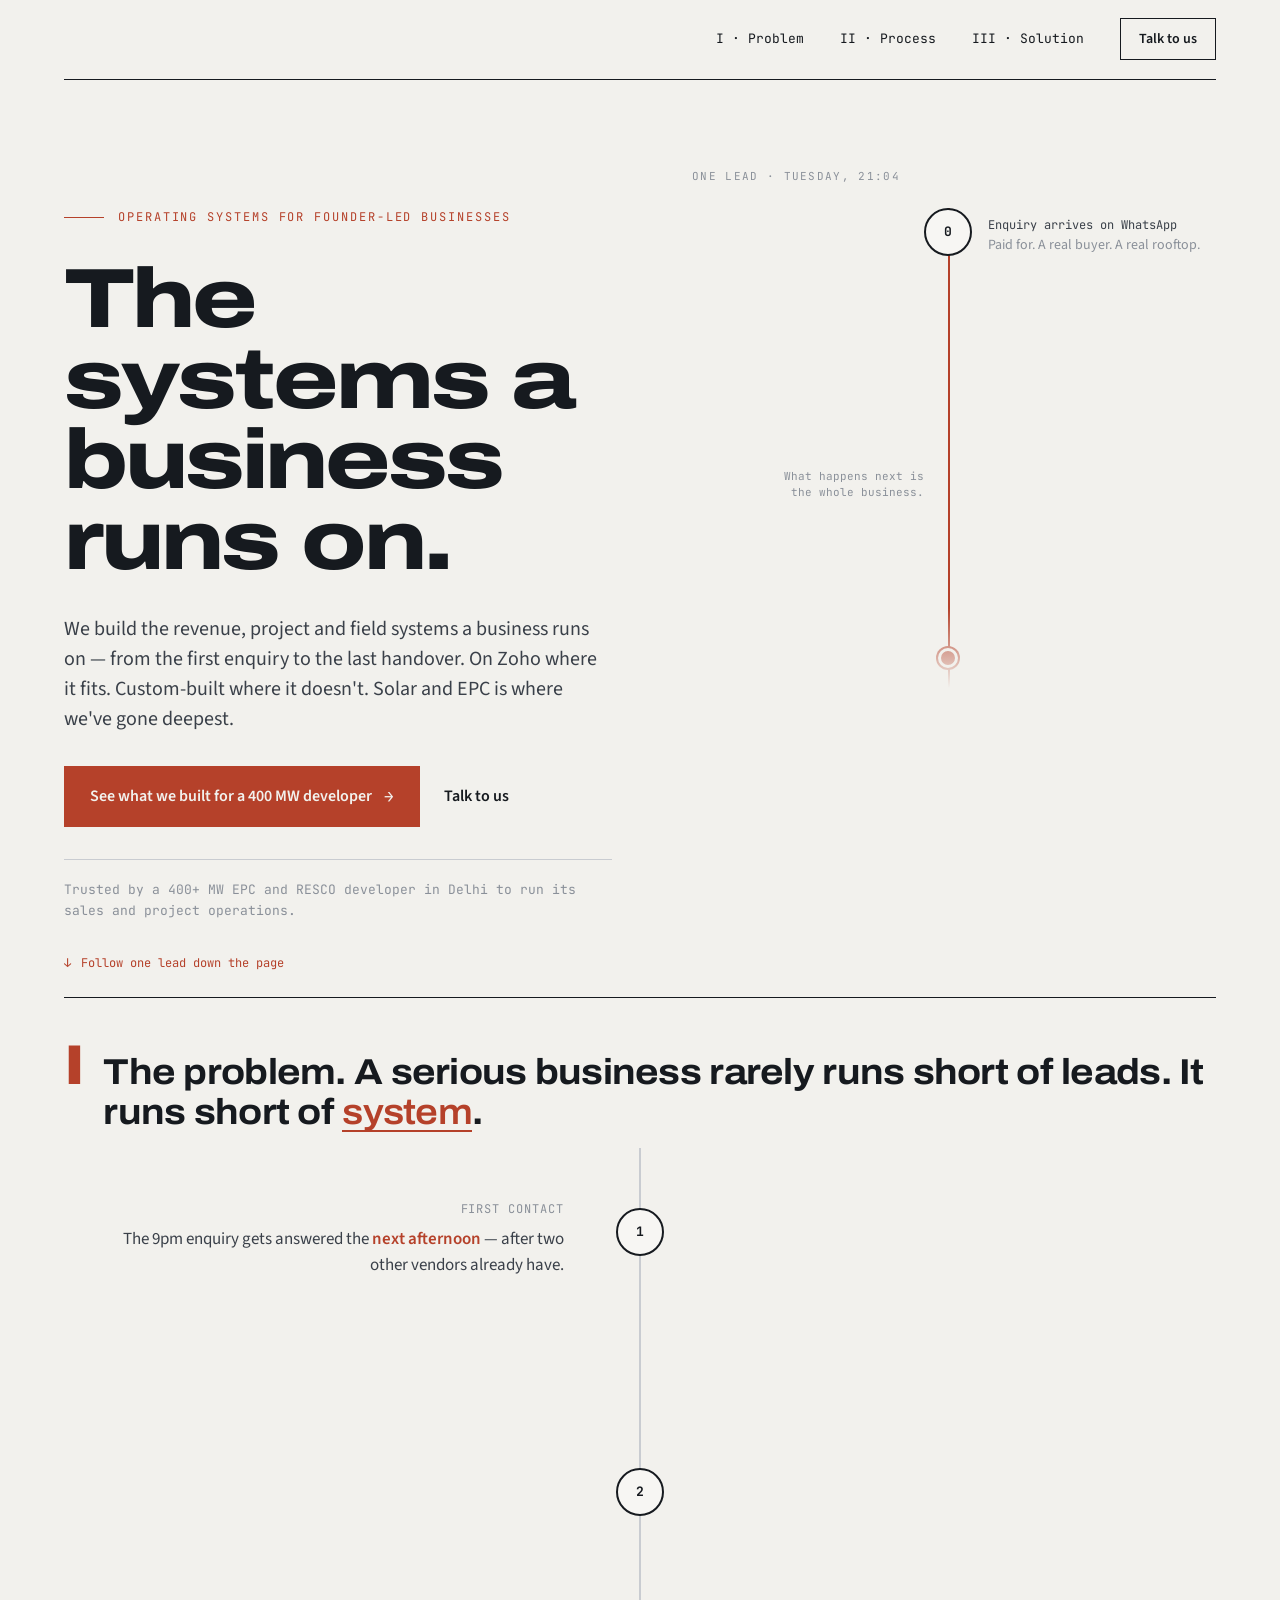
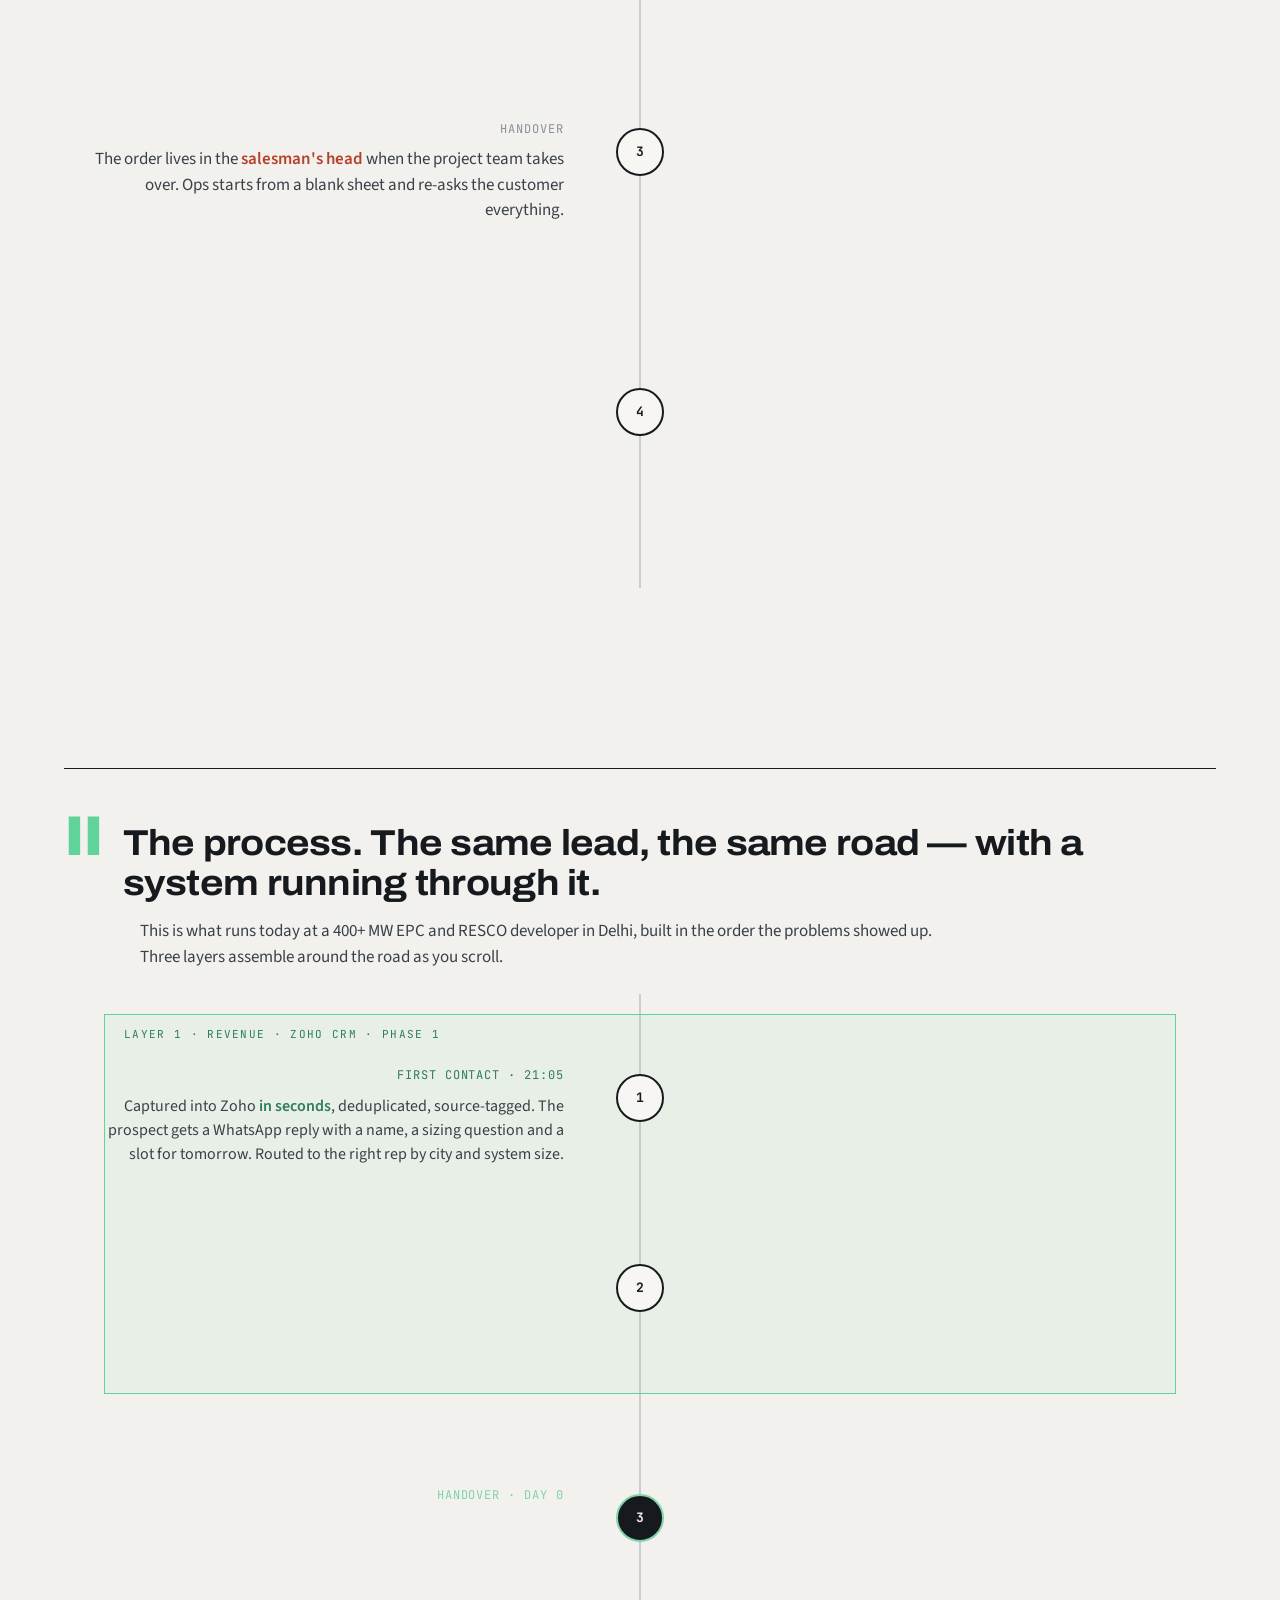
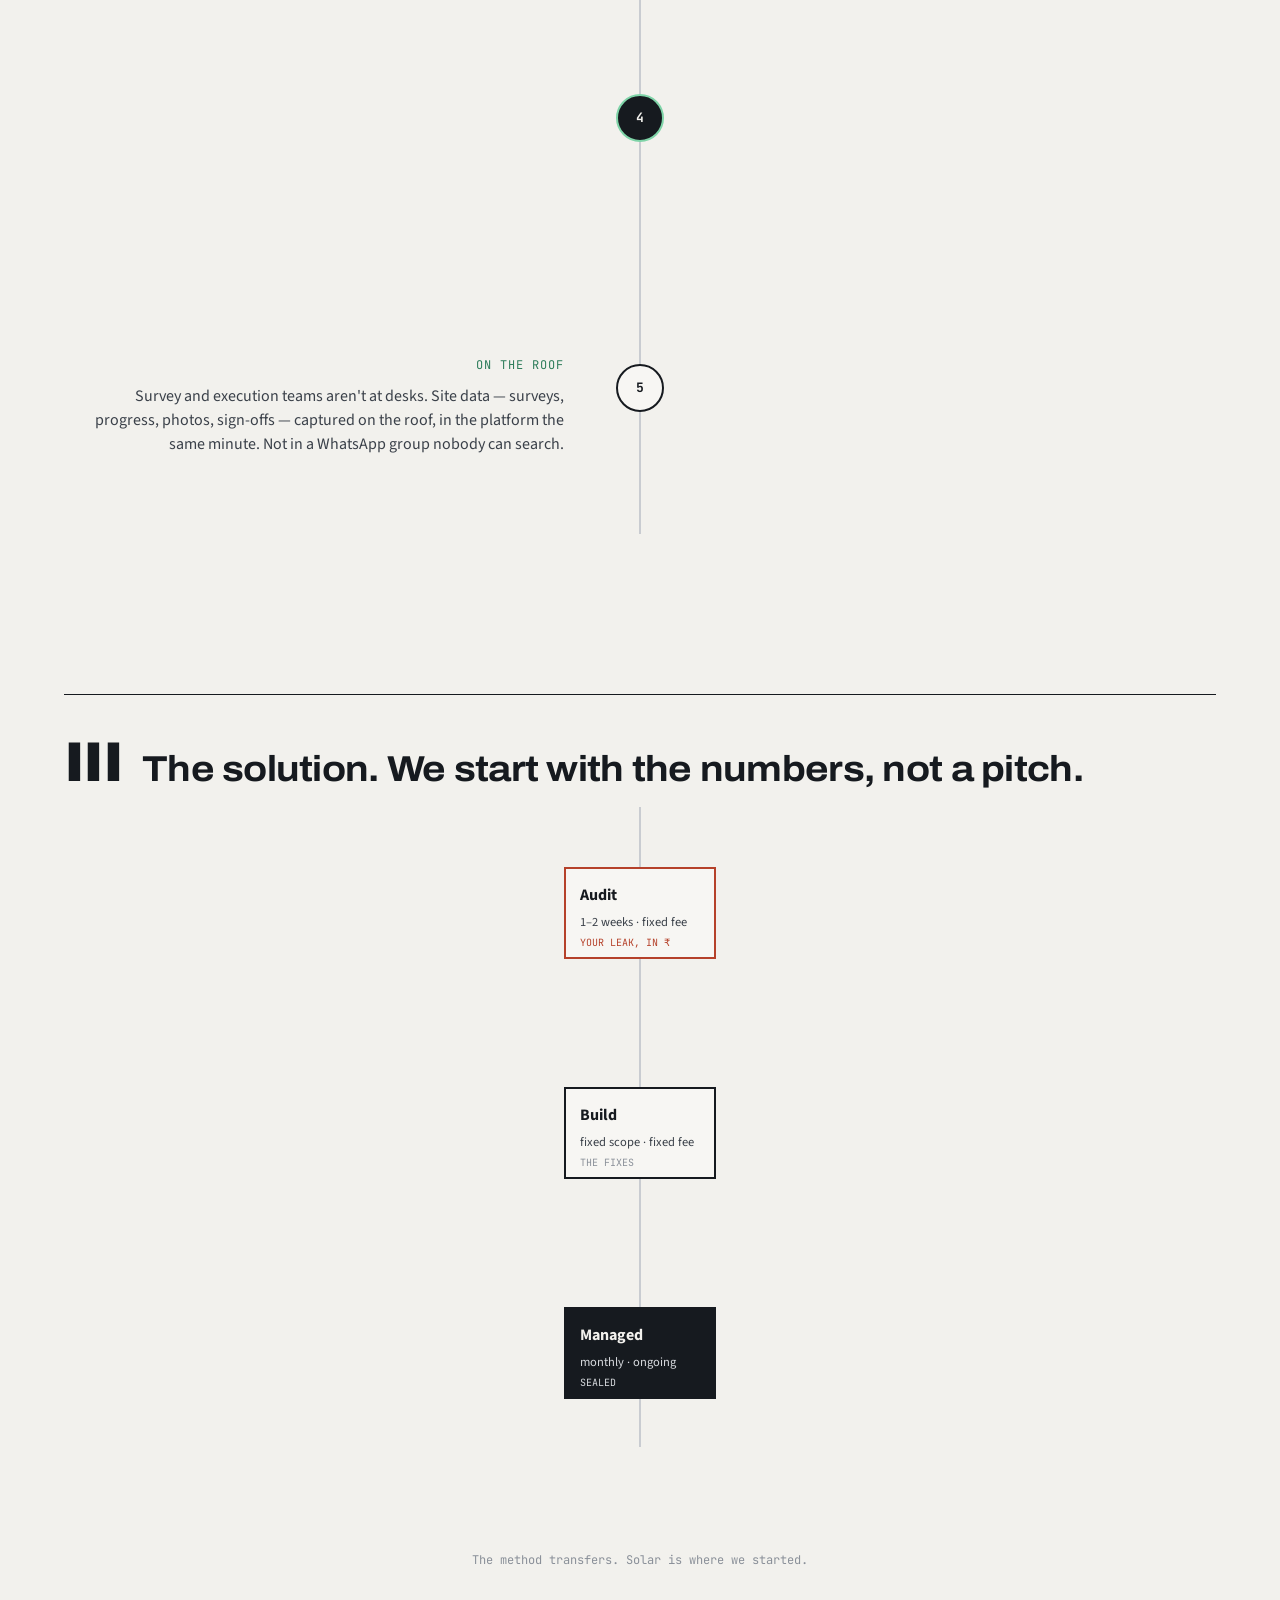
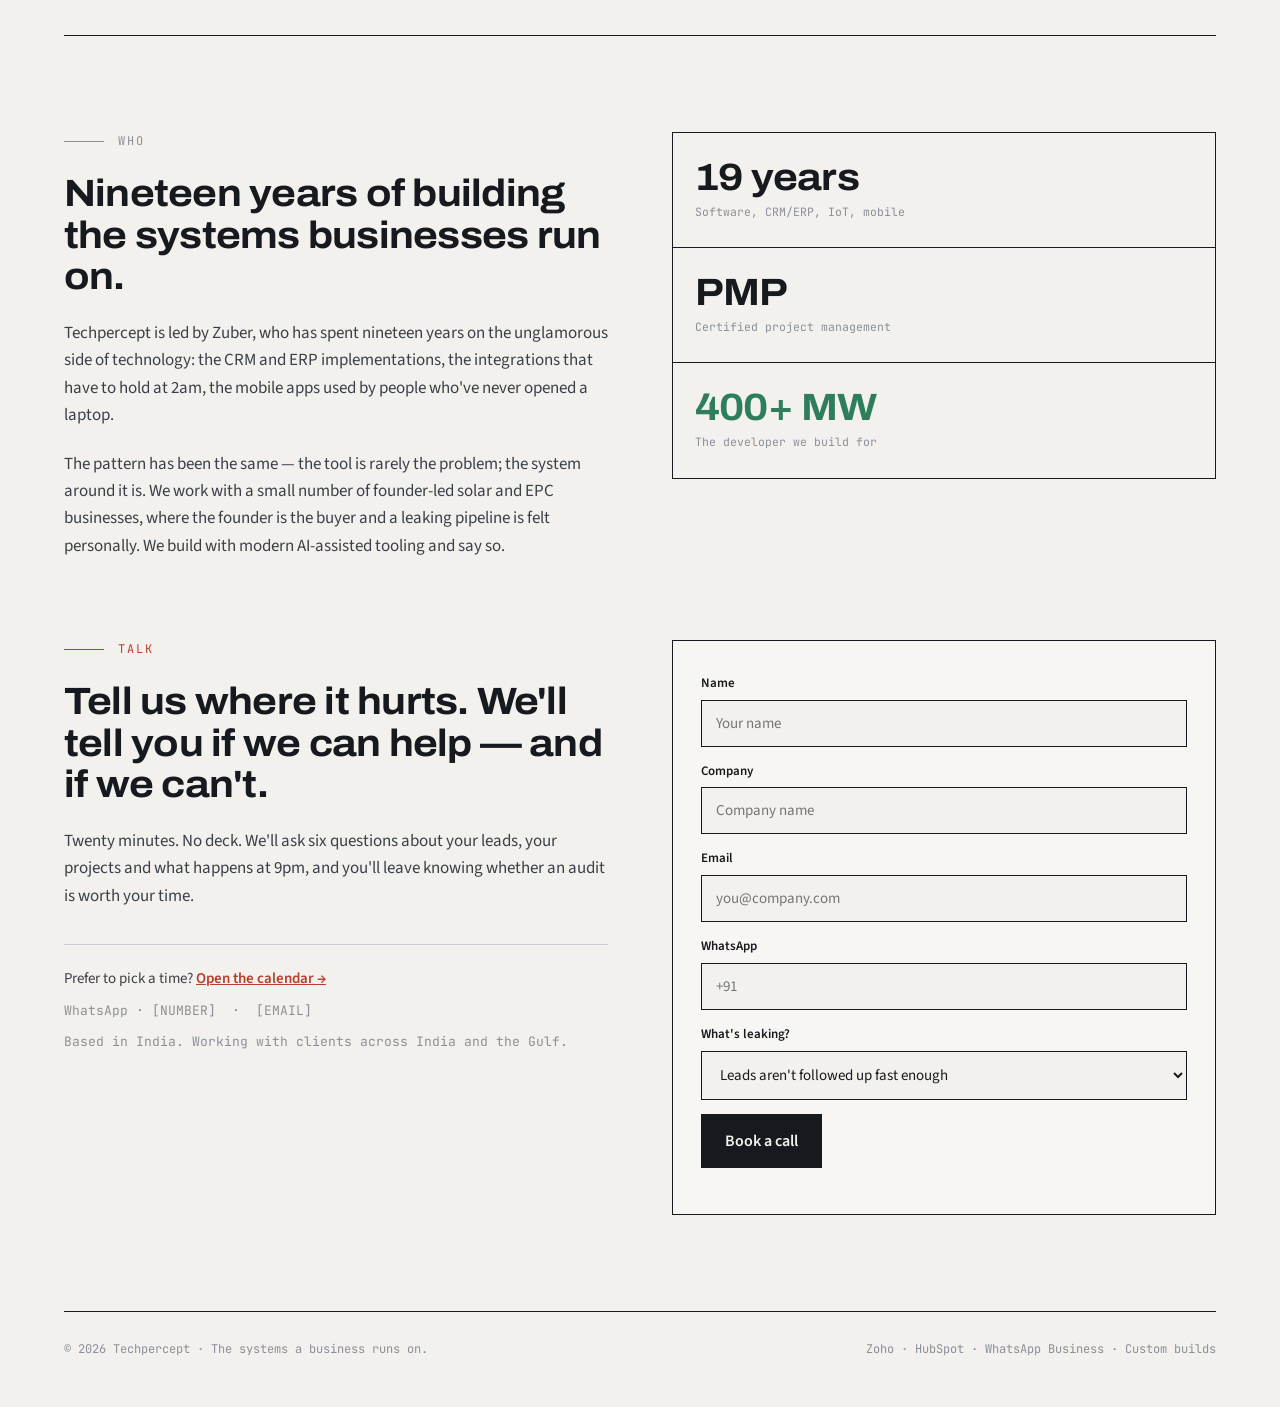
==== commit ec46ae77: "Assets folder, rotating hero source, Act III spacing" ====
--- a/template.html
+++ b/template.html
@@ -12,7 +12,7 @@
 <link rel="preconnect" href="https://fonts.googleapis.com">
 <link rel="preconnect" href="https://fonts.gstatic.com" crossorigin>
 <link href="https://fonts.googleapis.com/css2?family=Archivo:wdth,wght@110,700;125,800&family=Source+Sans+3:wght@400;600&family=JetBrains+Mono:wght@400;500;700&display=swap" rel="stylesheet">
-<link rel="stylesheet" href="styles.css">
+<link rel="stylesheet" href="assets/css/styles.css">
 </head>
 <body>
 <div class="wrap">
@@ -45,7 +45,7 @@
     <div class="rail" style="left:280px;top:40px;height:480px;transform:none"></div>
     <div class="road" id="road0" style="left:280px;top:40px;background:var(--leak);transform:none"></div>
     <div class="st" style="left:280px;top:40px">0</div>
-    <div class="mono" style="position:absolute;left:320px;top:48px;font-size:12px;color:var(--ink-2)">Enquiry arrives on IndiaMART</div>
+    <div class="mono" style="position:absolute;left:320px;top:48px;font-size:12px;color:var(--ink-2)">Enquiry arrives on <span class="src" id="src">IndiaMART</span></div>
     <div style="position:absolute;left:320px;top:68px;font-size:14px;color:var(--ink-3);max-width:220px;line-height:1.4">Paid for. A real buyer. A real rooftop.</div>
     <div class="tok" id="tok0" style="left:280px;top:78px;background:var(--leak);box-shadow:0 0 0 2px var(--leak);opacity:1"></div>
     <div class="mono" style="position:absolute;right:calc(100% - 256px);top:300px;width:160px;text-align:right;font-size:11px;line-height:16px;color:var(--ink-3)">What happens next is the whole business.</div>
@@ -60,7 +60,7 @@
     <h2 class="disp">The problem. A serious business rarely runs short of leads. It runs short of <span class="hl hl-red">system</span>.</h2>
   </div>
   <div class="road-wrap" style="height:1180px" data-act="1">
-    <div class="rail" style="height:1180px"></div>
+    <div class="rail" style="height:1040px"></div>
     <div class="road" id="road1" style="background:var(--leak)"></div>
 
     <div class="st" id="s1" style="top:60px">1</div>
@@ -96,7 +96,7 @@
   </div>
   <p style="margin:0 0 24px 76px;font-size:17px;line-height:1.5;color:var(--ink-2);max-width:800px">This is what runs today at a 400+ MW EPC and RESCO developer in Delhi, built in the order the problems showed up. Three layers assemble around the road as you scroll.</p>
   <div class="road-wrap" style="height:1260px" data-act="2">
-    <div class="rail" style="height:1260px"></div>
+    <div class="rail" style="height:1140px"></div>
     <div class="road" id="road2" style="background:var(--signal)"></div>
 
     <div class="band lyr" id="ly1" style="top:20px;height:380px"></div>
@@ -140,7 +140,7 @@
     <h2 class="disp">The solution. We start with the numbers, not a pitch.</h2>
   </div>
   <div class="road-wrap" style="height:720px" data-act="3">
-    <div class="rail" style="height:720px"></div>
+    <div class="rail" style="height:640px"></div>
     <div class="road" id="road3" style="background:var(--ink)"></div>
 
     <div class="card" id="m1" style="top:60px;border-color:var(--leak)"><span><b>Audit</b><br><small>1–2 weeks · fixed fee</small></span><span class="tag" style="color:var(--leak)">YOUR LEAK, IN ₹</span></div>
@@ -210,116 +210,7 @@
 
 </div>
 
-<script>
-(function(){
-  /* ===== CONFIG — fill before launch ===== */
-  var ZOHO_WEBTOLEAD_URL = "";          /* Zoho CRM → Web-to-Lead form action URL */
-  var CALENDLY_URL = "";                /* e.g. https://calendly.com/you/20min */
-  var WHATSAPP = "";                    /* e.g. +91 98xxx xxxxx */
-  var EMAIL = "";                       /* e.g. hello@techpercept.com */
-  /* ======================================= */
-
-  document.getElementById('yr').textContent = new Date().getFullYear();
-  if (CALENDLY_URL) { var c = document.getElementById('calLink'); c.href = CALENDLY_URL; c.target = '_blank'; c.rel = 'noopener'; }
-  if (WHATSAPP) document.getElementById('waNum').textContent = WHATSAPP;
-  if (EMAIL) document.getElementById('emailAddr').textContent = EMAIL;
-  var form = document.getElementById('leadForm');
-  if (ZOHO_WEBTOLEAD_URL) form.action = ZOHO_WEBTOLEAD_URL;
-  form.addEventListener('submit', function(e){
-    if (!ZOHO_WEBTOLEAD_URL) { e.preventDefault(); document.getElementById('formNote').textContent = 'Form not connected yet — set ZOHO_WEBTOLEAD_URL in the config block.'; }
-  });
-
-  /* ===== The road ===== */
-  var reduce = window.matchMedia('(prefers-reduced-motion: reduce)').matches;
-  var mobile = window.matchMedia('(max-width: 1100px)').matches;
-  function q(id){ return document.getElementById(id); }
-  function on(id){ var e = q(id); if (e) e.classList.add('on'); }
-  function st(id, bg, bd, fg){ var e = q(id); if (!e) return; e.style.background = bg; e.style.borderColor = bd; if (fg) e.style.color = fg; }
-  function tok(id, top, op){ var e = q(id); if (!e) return; e.style.top = top + 'px'; if (op !== undefined) e.style.opacity = op; }
-  function road(id, h){ var e = q(id); if (e) e.style.height = h + 'px'; }
-  function wait(ms, fn){ setTimeout(fn, reduce ? 0 : ms); }
-  var P='var(--paper-raised)', I='var(--ink)', L='var(--leak)', S='var(--signal)', SI='var(--signal-on-ink)';
-
-  /* ---- Scroll-driven road ----
-     The viewer is the clock. Each act maps the token's position to how far the
-     act has been scrolled; keyframes fire (and un-fire) as the token passes them.
-     Scroll fast and it plays fast; stop and it holds; scroll up and it rewinds. */
-  function off(id){ var e = q(id); if (e) e.classList.remove('on'); }
-  function stReset(id){ var e = q(id); if (!e) return; e.style.background=''; e.style.borderColor=''; e.style.color=''; }
-
-  var ACTS = [
-    { wrap:'problem', road:'road1', tok:'tok1', end:1040, fadeAt:1040,
-      keys:[
-        {y:84,  on:function(){ st('s1',P,L,L); on('c1'); on('l1'); }, offf:function(){ stReset('s1'); off('c1'); off('l1'); }},
-        {y:344, on:function(){ st('s2',P,L,L); on('c2'); on('l2'); }, offf:function(){ stReset('s2'); off('c2'); off('l2'); }},
-        {y:604, on:function(){ st('s3',P,L,L); on('c3'); on('l3'); }, offf:function(){ stReset('s3'); off('c3'); off('l3'); }},
-        {y:864, on:function(){ st('s4',L,L,'var(--paper)'); on('c4'); on('l4'); }, offf:function(){ stReset('s4'); off('c4'); off('l4'); }},
-        {y:860, on:function(){ on('sum1'); }, offf:function(){ off('sum1'); }}
-      ]},
-    { wrap:'process', road:'road2', tok:'tok2', end:1140, fadeAt:1140,
-      keys:[
-        {y:0,   on:function(){ on('ly1'); on('ly1t'); }, offf:function(){ off('ly1'); off('ly1t'); }},
-        {y:104, on:function(){ st('p1',S,S,I); on('d1'); }, offf:function(){ stReset('p1'); off('d1'); }},
-        {y:294, on:function(){ st('p2',S,S,I); on('d2'); }, offf:function(){ stReset('p2'); off('d2'); }},
-        {y:420, on:function(){ on('ly2'); on('ly2t'); }, offf:function(){ off('ly2'); off('ly2t'); }},
-        {y:524, on:function(){ st('p3',SI,SI,I); on('d3'); }, offf:function(){ var e=q('p3'); if(e){e.style.background='var(--ink)';e.style.borderColor=SI;e.style.color='var(--paper)';} off('d3'); }},
-        {y:724, on:function(){ st('p4',SI,SI,I); on('d4'); }, offf:function(){ var e=q('p4'); if(e){e.style.background='var(--ink)';e.style.borderColor=SI;e.style.color='var(--paper)';} off('d4'); }},
-        {y:890, on:function(){ on('ly3'); on('ly3t'); }, offf:function(){ off('ly3'); off('ly3t'); }},
-        {y:940, on:function(){ st('p5',S,S,I); on('d5'); on('d5b'); }, offf:function(){ stReset('p5'); off('d5'); off('d5b'); }},
-        {y:1000,on:function(){ on('sum2'); }, offf:function(){ off('sum2'); }}
-      ]},
-    { wrap:'solution', road:'road3', tok:'tok3', end:640, fadeAt:640,
-      keys:[
-        {y:106, on:function(){ on('e1'); on('e1b'); }, offf:function(){ off('e1'); off('e1b'); }},
-        {y:326, on:function(){ var m=q('m2'); if(m) m.style.borderColor=L; on('e2'); on('e2b'); }, offf:function(){ var m=q('m2'); if(m) m.style.borderColor=''; off('e2'); off('e2b'); }},
-        {y:546, on:function(){ on('e3'); }, offf:function(){ off('e3'); }},
-        {y:520, on:function(){ on('sum3'); }, offf:function(){ off('sum3'); }}
-      ]}
-  ];
-
-  /* The token sits a fixed distance below the top of the viewport; the act's progress is
-     how far that line has travelled into the act's road-wrap. 38% keeps it in the eye line. */
-  var EYE = 0.38;
-  function tick(){
-    var vh = window.innerHeight, eye = window.scrollY + vh*EYE;
-    ACTS.forEach(function(a){
-      var wrap = q(a.wrap) && q(a.wrap).querySelector('.road-wrap'); if (!wrap) return;
-      var top = wrap.getBoundingClientRect().top + window.scrollY;
-      var y = Math.max(0, Math.min(a.end, eye - top));
-      road(a.road, y);
-      var t = q(a.tok); if (t) { t.style.top = Math.min(y, a.end - 10) + 'px'; t.style.opacity = (y > 0 && y < a.fadeAt) ? 1 : 0; }
-      a.keys.forEach(function(k){
-        var hit = y >= k.y;
-        if (hit && !k.state) { k.state = true; k.on(); }
-        else if (!hit && k.state) { k.state = false; k.offf(); }
-      });
-    });
-  }
-  var raf = null;
-  function onScroll(){ if (raf) return; raf = requestAnimationFrame(function(){ raf = null; tick(); }); }
-
-  if (mobile || reduce) {
-    /* Narrow screens have no road; reduced-motion gets the end state. Show everything. */
-    document.querySelectorAll('.cap,.lyr,.hl').forEach(function(e){ e.classList.add('on'); });
-    if (reduce && !mobile) { ACTS.forEach(function(a){ road(a.road, a.end); a.keys.forEach(function(k){ k.on(); }); }); }
-    road('road0', 480); tok('tok0', 480);
-  } else {
-    /* The road's own transitions are now scroll-driven: make them snappy so the token
-       follows the hand, not lags it. Station/caption transitions keep their ease. */
-    ACTS.forEach(function(a){ var r=q(a.road), t=q(a.tok); if(r) r.style.transition='height .15s linear'; if(t) t.style.transition='top .15s linear, opacity .4s'; });
-    setTimeout(function(){ road('road0', 480); tok('tok0', 480); }, 400);
-    window.addEventListener('scroll', onScroll, { passive: true });
-    window.addEventListener('resize', onScroll);
-    tick();
-    /* Standalone trigger words (outside a caption): draw when a fifth of them is visible */
-    document.querySelectorAll('.hl').forEach(function(el){
-      if (el.closest('.cap')) return;
-      if (!('IntersectionObserver' in window)) { el.classList.add('on'); return; }
-      var o = new IntersectionObserver(function(es){ es.forEach(function(en){ if (en.isIntersecting) { el.classList.add('on'); o.disconnect(); } }); }, { threshold: 0.2 });
-      o.observe(el);
-    });
-  }
-})();
-</script>
+<script src="assets/js/config.js"></script>
+<script src="assets/js/main.js"></script>
 </body>
 </html>
--- a/assets/css/styles.css
+++ b/assets/css/styles.css
@@ -0,0 +1,126 @@
+/* ============================================================
+   techpercept.com — styles
+   Tokens first. Change a colour or face here and it changes
+   everywhere. Named after the Techpercept design system.
+   ============================================================ */
+
+/* ===== Techpercept design system — tokens (Paper theme) ===== */
+:root{
+  --paper:#F2F1ED; --paper-raised:#F7F6F3;
+  --ink:#161A1F; --ink-2:#3A4049; --ink-3:#8A9099; --rule:#C9CCD1;
+  --leak:#B5412A; --signal:#5FD39A; --signal-text:#2E7D5B; --signal-soft:rgba(95,211,154,.07); --signal-on-ink:#7FD4A8; --panel-text:#D9DCE0;
+  --display:"Archivo","Arial Narrow",Impact,sans-serif; --sans:"Source Sans 3","Segoe UI",system-ui,sans-serif; --mono:"JetBrains Mono","SF Mono",Menlo,Consolas,monospace;
+  --s1:8px; --s2:16px; --s3:24px; --s4:40px; --s5:64px; --s6:112px; --station-gap:260px;
+  --hair:1px; --drawn:2px;
+}
+*{box-sizing:border-box;margin:0;padding:0}
+html{scroll-behavior:smooth}
+body{background:var(--paper);color:var(--ink);font-family:var(--sans);line-height:1.6;-webkit-font-smoothing:antialiased}
+a{color:var(--leak)}a:hover{color:#8E3220}
+.wrap{width:100%;max-width:1400px;margin:0 auto;padding:0 var(--s5)}
+.mono{font-family:var(--mono)}
+.disp{font-family:var(--display);font-stretch:110%;font-weight:700;letter-spacing:-.02em;line-height:1.1}
+.eyebrow{font-family:var(--mono);font-size:12px;letter-spacing:.16em;text-transform:uppercase;display:flex;align-items:center;gap:14px}
+.eyebrow::before{content:"";display:inline-block;width:40px;height:1px;background:currentColor}
+.btn{display:inline-flex;align-items:center;gap:12px;text-decoration:none;font-weight:600;font-size:16px;padding:18px 26px}
+.btn-leak{background:var(--leak);color:var(--paper)}.btn-leak:hover{background:#8E3220;color:var(--paper)}
+.btn-ghost{color:var(--ink);padding:18px 8px}.btn-ghost:hover{color:var(--ink)}
+
+/* nav */
+nav{display:flex;align-items:center;justify-content:space-between;height:80px;border-bottom:var(--hair) solid var(--ink)}
+nav .wm{display:block;height:22px;width:auto}
+nav .wm svg{height:22px;width:auto;display:block}
+nav ul{display:flex;gap:36px;align-items:center;list-style:none;font-family:var(--mono);font-size:13px}
+nav ul a{color:var(--ink);text-decoration:none}nav ul a:hover{color:var(--leak)}
+nav ul a.cta{font-weight:600;border:1.5px solid var(--ink);padding:10px 18px;font-family:var(--sans);font-size:14px}
+nav ul a.cta:hover{background:var(--ink);color:var(--paper)}
+@media(max-width:820px){nav ul li:not(:last-child){display:none}}
+
+/* hero */
+.hero{display:grid;grid-template-columns:repeat(auto-fit,minmax(min(480px,100%),1fr));gap:56px;padding:88px 0 0;align-items:start}
+.hero .copy{display:flex;flex-direction:column;gap:32px;padding-top:40px}
+.hero h1{font-family:var(--display);font-stretch:125%;font-weight:800;font-size:clamp(48px,7vw,84px);line-height:.96;letter-spacing:-.035em}
+.hero .lede{font-size:20px;line-height:1.5;max-width:560px;color:var(--ink-2)}
+.hero .trust{font-family:var(--mono);font-size:13px;color:var(--ink-3);border-top:var(--hair) solid var(--rule);padding-top:20px;max-width:560px}
+.hero .follow{font-family:var(--mono);font-size:12px;color:var(--leak);display:flex;align-items:center;gap:10px}
+.hero-draw{position:relative;width:560px;height:520px;max-width:100%}
+.src{display:inline-block;transition:opacity .35s}
+.src.out{opacity:0}
+.fade{position:absolute;left:0;bottom:0;width:100%;height:80px;background:linear-gradient(to bottom,rgba(242,241,237,0),var(--paper))}
+
+/* road */
+.road-wrap{position:relative;width:1272px;max-width:100%}
+.rail{position:absolute;left:50%;top:0;width:2px;transform:translateX(-50%);background:var(--rule)}
+.road{position:absolute;left:50%;top:0;width:2px;height:0;transform:translateX(-50%);transition:height 1.1s cubic-bezier(.4,0,.2,1)}
+.st{position:absolute;left:50%;transform:translateX(-50%);width:48px;height:48px;border-radius:50%;border:var(--drawn) solid var(--ink);background:var(--paper-raised);display:flex;align-items:center;justify-content:center;font-family:var(--mono);font-size:13px;font-weight:700;transition:background .5s,border-color .5s,color .5s}
+.tok{position:absolute;left:50%;transform:translateX(-50%);width:20px;height:20px;border-radius:50%;border:3px solid var(--paper);opacity:0;transition:top 1.1s cubic-bezier(.4,0,.2,1),opacity .5s}
+.cap{opacity:0;transform:translateY(10px);transition:opacity .6s,transform .6s}
+.cap.on{opacity:1;transform:none}
+.lyr{opacity:0;transform:translateX(-14px);transition:opacity .7s,transform .7s}
+.lyr.on{opacity:1;transform:none}
+.side{position:absolute;width:480px;display:flex;flex-direction:column;gap:8px}
+.side.l{right:calc(50% + 76px);text-align:right;align-items:flex-end}
+.side.r{left:calc(50% + 76px)}
+/* Act III has 152px cards on the centre line instead of 48px stations: push its captions out */
+[data-act="3"] .side.l{right:calc(50% + 116px)}
+[data-act="3"] .side.r{left:calc(50% + 116px)}
+.side .k{font-family:var(--mono);font-size:12px;letter-spacing:.08em;color:var(--ink-3)}
+.side .t{font-size:17px;line-height:1.5;color:var(--ink-2);max-width:480px}
+.callout{position:absolute;width:300px;padding:12px 14px;background:var(--paper-raised);font-family:var(--mono);font-size:12px;line-height:17px;color:var(--leak)}
+.callout.r{left:calc(50% + 76px);border-left:var(--drawn) solid var(--leak)}
+.callout.l{right:calc(50% + 76px);text-align:right;border-right:var(--drawn) solid var(--leak)}
+.callout span{color:var(--ink-2)}
+.hl{position:relative;display:inline;font-weight:600;color:var(--ink);background-image:linear-gradient(currentColor,currentColor);background-repeat:no-repeat;background-position:0 100%;background-size:0 2px;transition:background-size .7s cubic-bezier(.4,0,.2,1) .35s,color .4s ease .35s}
+.on .hl,.hl.on{background-size:100% 2px}
+.hl-red{color:var(--leak)}.hl-red.hl{background-image:linear-gradient(var(--leak),var(--leak))}
+.hl-green{color:var(--signal-text)}.hl-green.hl{background-image:linear-gradient(var(--signal),var(--signal))}
+.hl-light{color:var(--signal-on-ink)}.hl-light.hl{background-image:linear-gradient(var(--signal-on-ink),var(--signal-on-ink))}
+
+.act-head{display:flex;align-items:baseline;gap:20px;padding:40px 0 16px;border-top:var(--hair) solid var(--ink)}
+.act-head .n{font-family:var(--display);font-stretch:125%;font-weight:800;font-size:56px;letter-spacing:-.03em;line-height:1}
+.act-head h2{font-size:clamp(26px,3.2vw,36px)}
+.band{position:absolute;left:40px;right:40px;border:1.5px solid var(--signal);background:var(--signal-soft)}
+.band-t{position:absolute;left:60px;font-family:var(--mono);font-size:11px;letter-spacing:.12em;text-transform:uppercase;color:var(--signal-text)}
+.sum{position:absolute;left:0;right:0;display:flex;align-items:baseline;gap:20px;justify-content:center;flex-wrap:wrap;text-align:center;padding:0 var(--s3)}
+.card{position:absolute;left:50%;transform:translateX(-50%);width:152px;height:92px;border:var(--drawn) solid var(--ink);background:var(--paper-raised);padding:14px;display:flex;flex-direction:column;justify-content:space-between;transition:border-color .5s}
+.card b{font-size:16px}.card small{font-size:12.5px;color:var(--ink-2)}.card .tag{font-family:var(--mono);font-size:10px;color:var(--ink-3)}
+
+/* mobile: stack the road's sides */
+@media(max-width:1100px){
+  .road-wrap{height:auto!important}
+  .rail,.road,.st,.tok,.band,.band-t{display:none}
+  .side,.callout,.sum,.card{position:static;width:auto!important;max-width:none!important;text-align:left;align-items:flex-start;transform:none;margin-bottom:var(--s3);padding-left:0;padding-right:0}
+  .side.l{text-align:left;align-items:flex-start}
+  .side.r{left:auto}
+  .callout.l{text-align:left;border-right:0;border-left:var(--drawn) solid var(--leak)}
+  .sum{justify-content:flex-start;text-align:left}
+  .sum > span{text-align:left!important;max-width:none!important}
+  .card{width:100%;max-width:360px;height:auto;gap:var(--s2)}
+  .cap,.lyr{opacity:1;transform:none}
+  .m-stack{display:flex;flex-direction:column;gap:var(--s2);padding:var(--s3) 0}
+  .m-h{font-family:var(--mono);font-size:11px;letter-spacing:.12em;text-transform:uppercase;color:var(--ink-3);padding-top:var(--s2);border-top:var(--hair) solid var(--rule)}
+}
+/* the hero drawing is a fixed 560px figure — hide it before it can overflow */
+@media(max-width:640px){
+  .hero-draw{display:none}
+  .wrap{padding:0 var(--s3)}
+  .hero{padding-top:56px}
+  .act-head{gap:14px}
+  .act-head .n{font-size:44px}
+}
+
+/* who / talk */
+.two{display:grid;grid-template-columns:repeat(auto-fit,minmax(min(440px,100%),1fr));gap:var(--s5);align-items:start}
+.facts{display:flex;flex-direction:column;border:var(--hair) solid var(--ink);align-self:start}
+.facts div{padding:26px 22px;display:flex;flex-direction:column;gap:6px}
+.facts div+div{border-top:var(--hair) solid var(--ink)}
+.facts .v{font-family:var(--display);font-stretch:110%;font-weight:700;font-size:38px;letter-spacing:-.02em;line-height:1}
+.facts .k{font-family:var(--mono);font-size:11.5px;color:var(--ink-3)}
+form{display:flex;flex-direction:column;gap:14px;border:var(--hair) solid var(--ink);padding:32px 28px;background:var(--paper-raised)}
+label{display:flex;flex-direction:column;gap:6px;font-size:13px;font-weight:600}
+input,select{font-family:inherit;font-size:15px;padding:12px 14px;border:var(--hair) solid var(--ink);background:var(--paper);color:var(--ink);border-radius:0}
+input:focus,select:focus{outline:2px solid var(--leak);outline-offset:1px}
+button{font-family:inherit;font-size:16px;font-weight:600;padding:16px 24px;background:var(--ink);color:var(--paper);border:0;cursor:pointer;align-self:flex-start}
+button:hover{background:var(--leak)}
+footer{display:flex;justify-content:space-between;flex-wrap:wrap;gap:12px;padding:28px 0 48px;border-top:var(--hair) solid var(--ink);font-family:var(--mono);font-size:12px;color:var(--ink-3)}
+@media(prefers-reduced-motion:reduce){.road,.st,.tok,.cap,.lyr,.hl,.card{transition:none}}
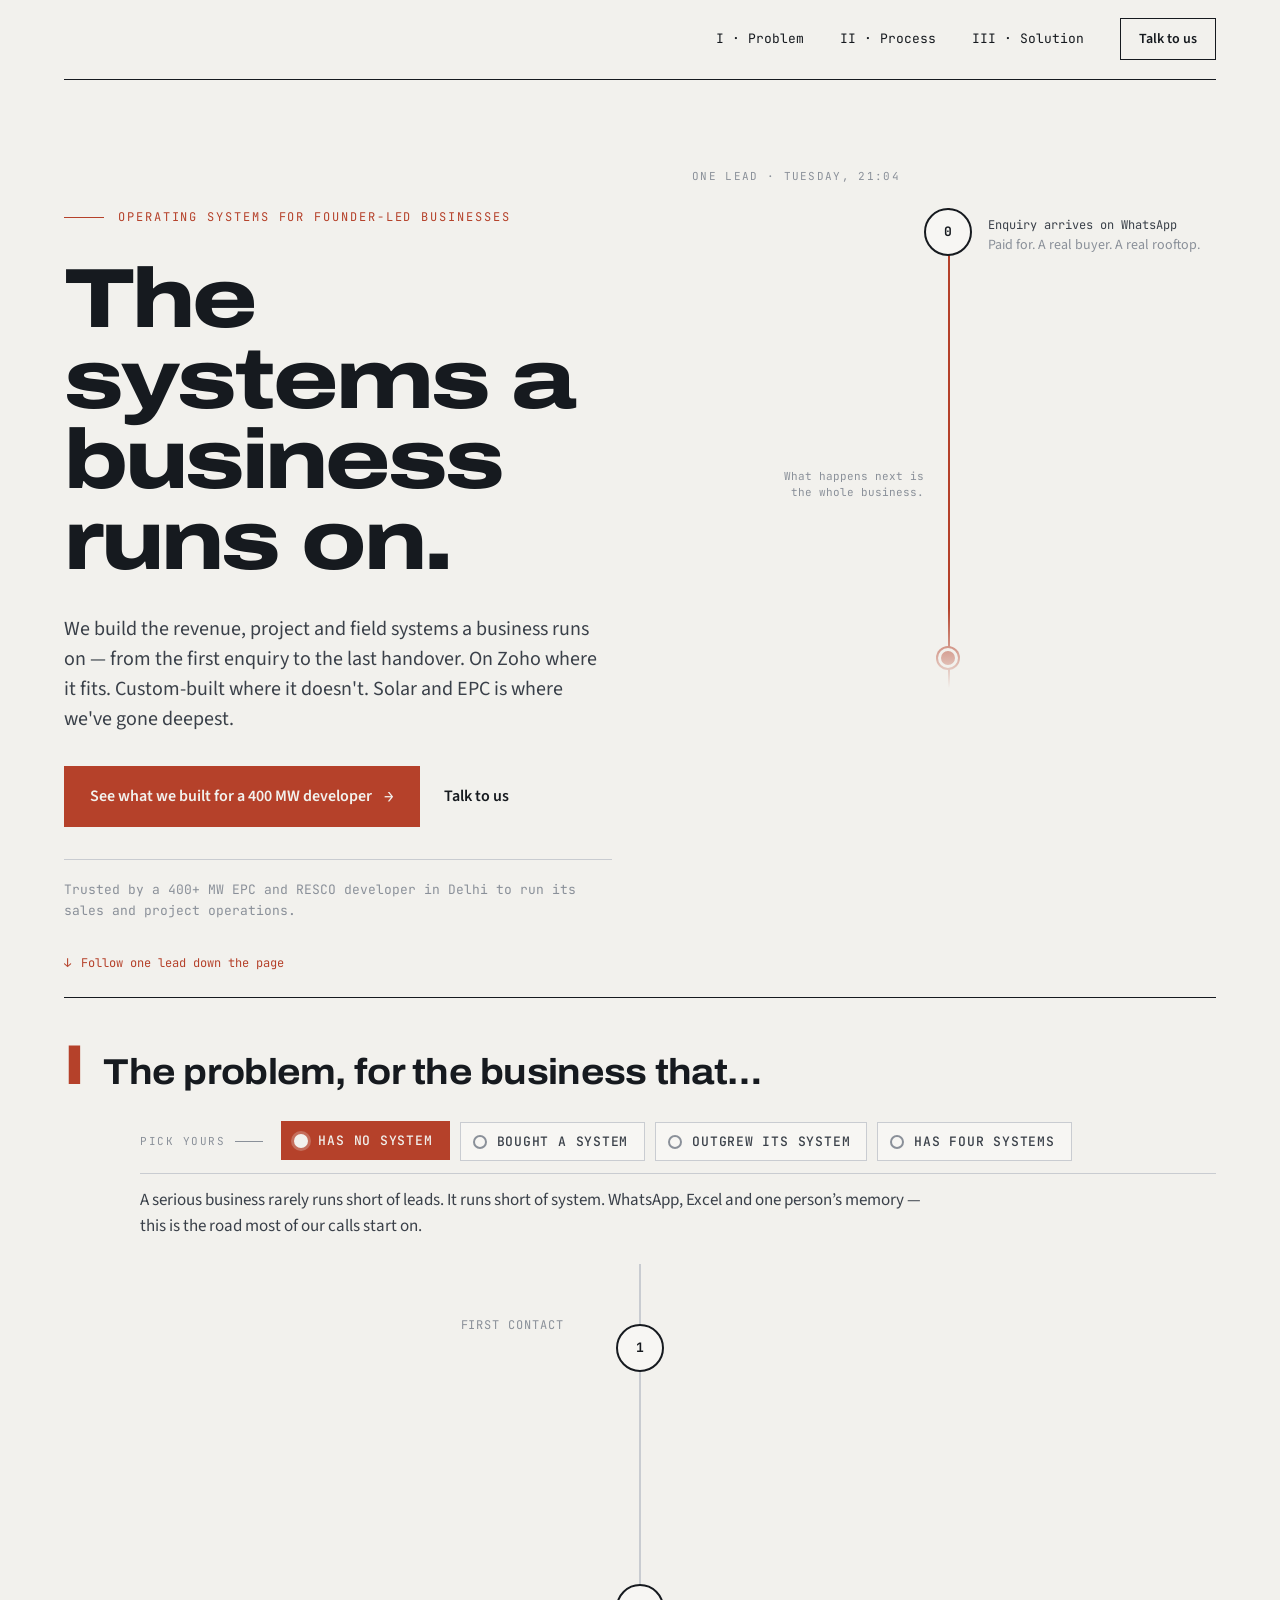
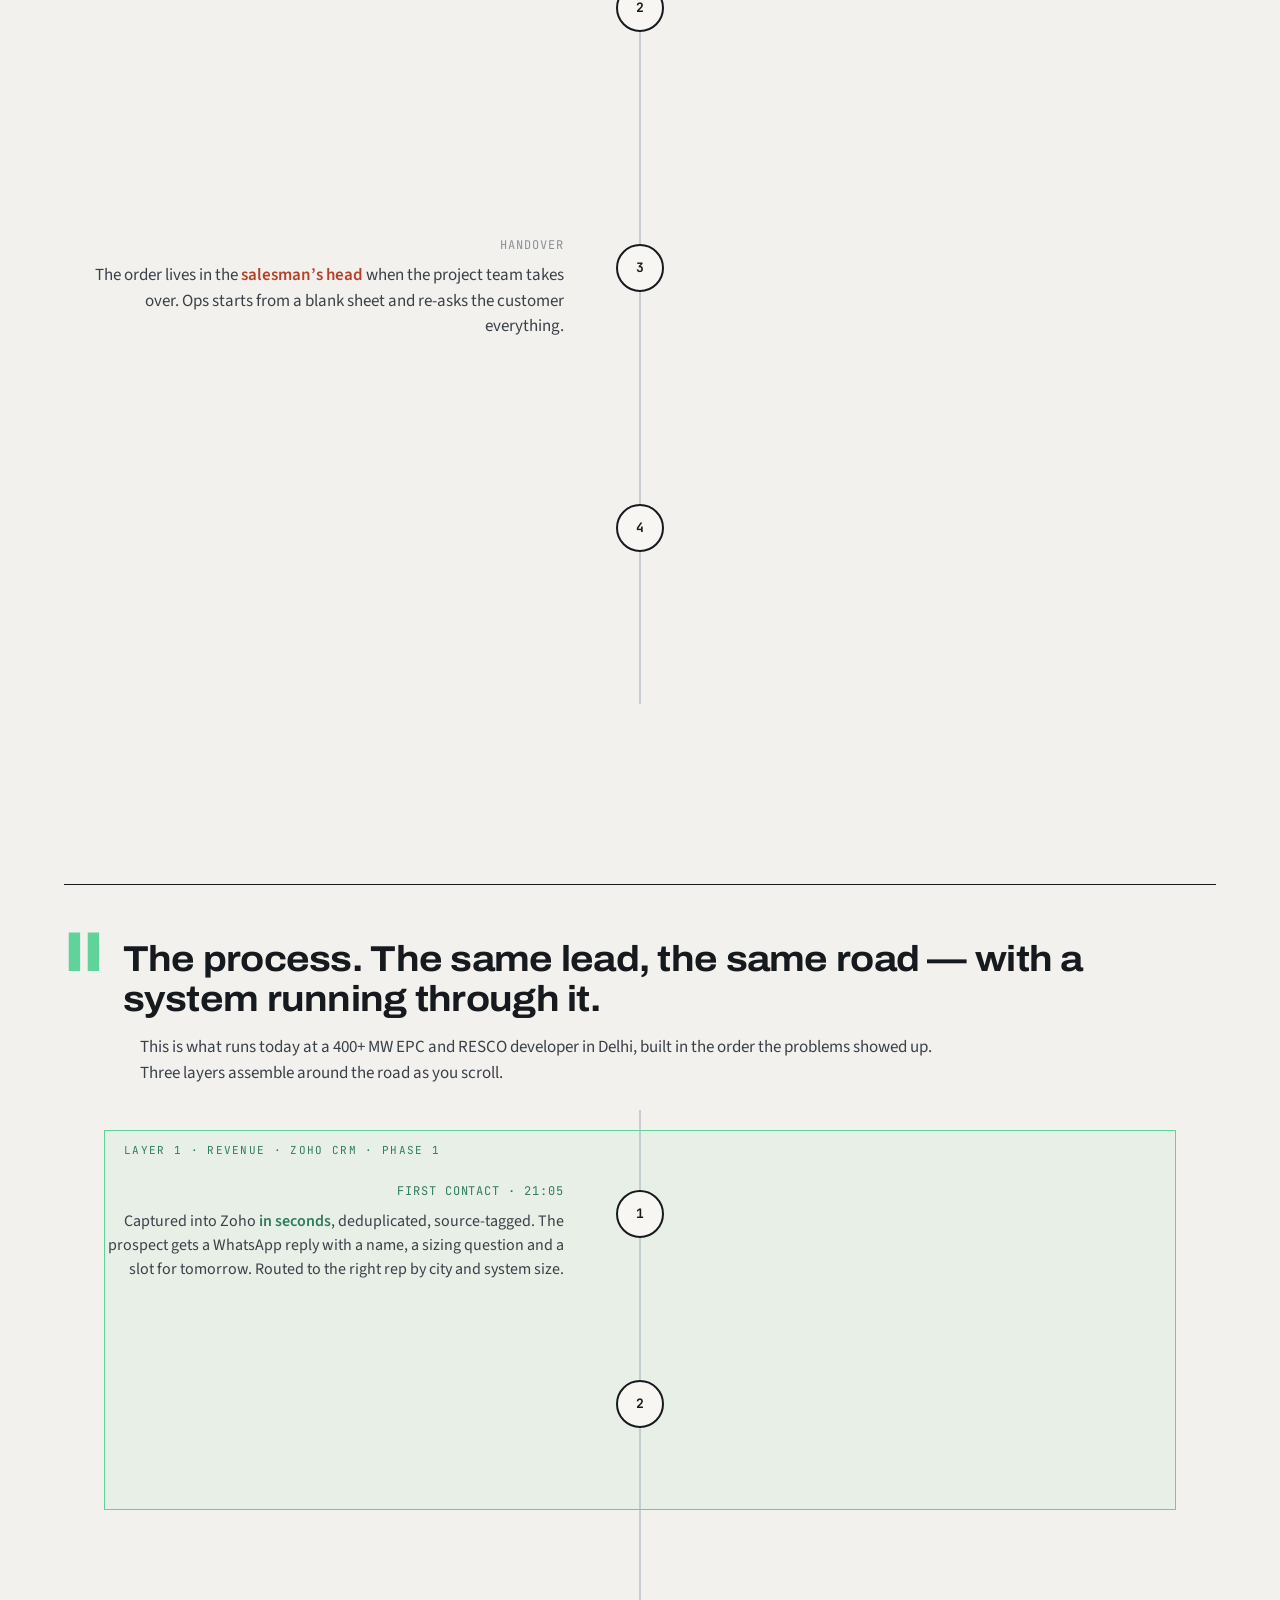
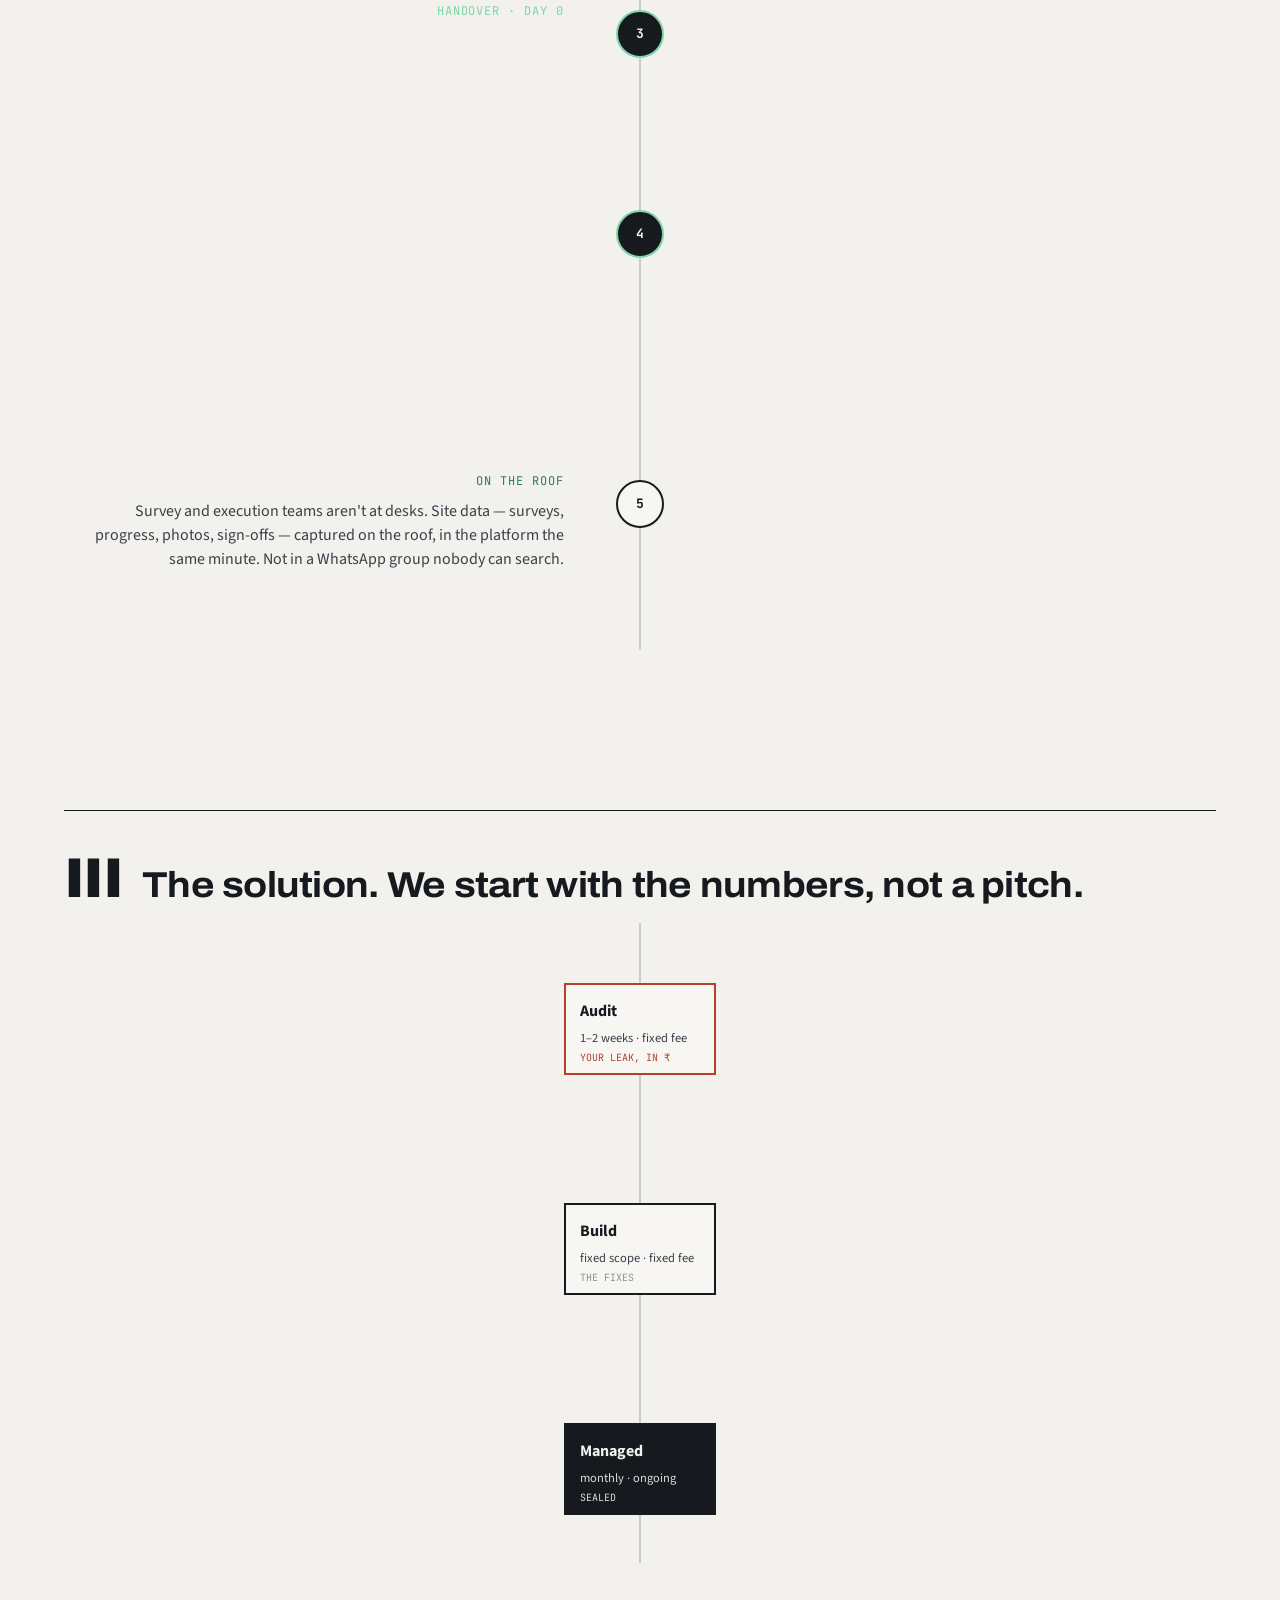
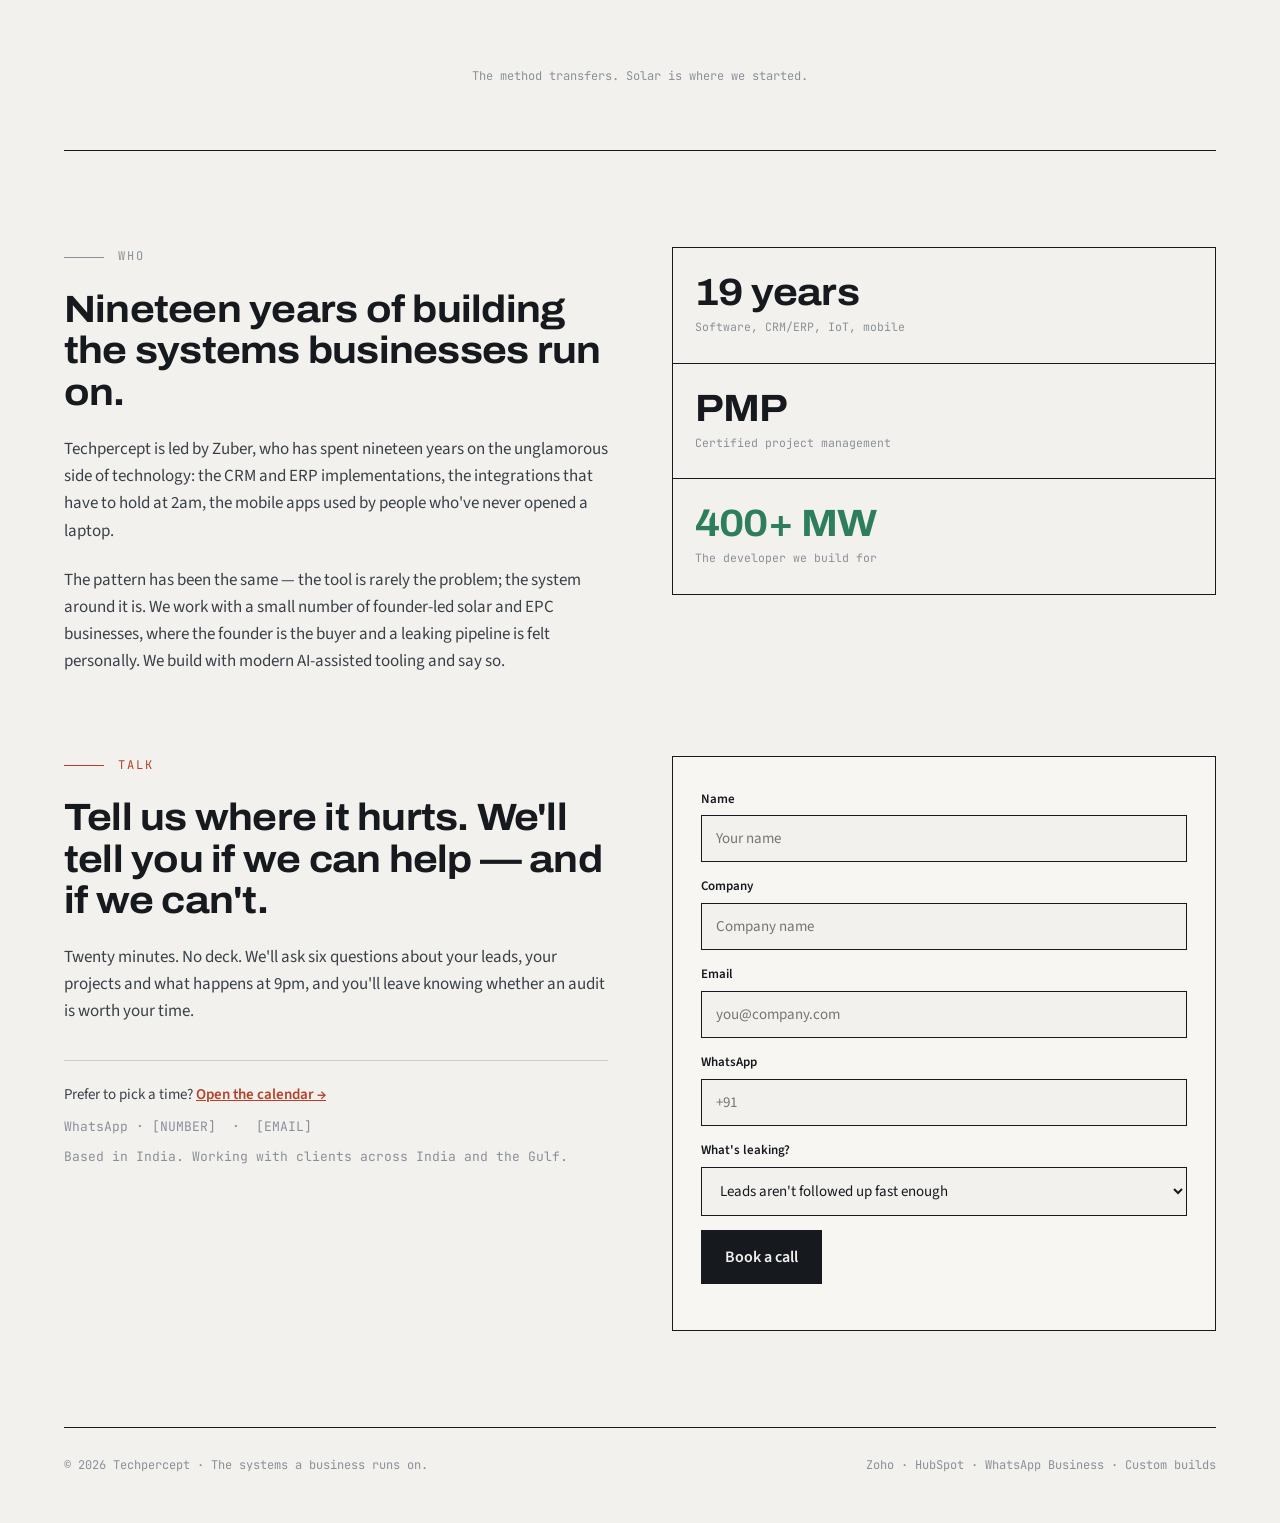
==== commit 0fa5194a: "Act I scenario switch; assets folder" ====
--- a/template.html
+++ b/template.html
@@ -53,37 +53,39 @@
   </div>
 </section>
 
-<!-- ============ ACT I — PROBLEM ============ -->
+<!-- ============ ACT I — PROBLEM (four businesses, one road; copy lives in assets/js/config.js) ============ -->
 <section id="problem" style="padding-top:24px">
   <div class="act-head">
     <span class="n" style="color:var(--leak)">I</span>
-    <h2 class="disp">The problem. A serious business rarely runs short of leads. It runs short of <span class="hl hl-red">system</span>.</h2>
-  </div>
+    <h2 class="disp">The problem, for the business that&hellip;</h2>
+  </div>
+  <div class="chips" id="chips" role="group" aria-label="Which business is yours"><span class="hint">Pick yours</span></div>
+  <p class="intro" id="intro1"></p>
   <div class="road-wrap" style="height:1180px" data-act="1">
     <div class="rail" style="height:1040px"></div>
     <div class="road" id="road1" style="background:var(--leak)"></div>
 
     <div class="st" id="s1" style="top:60px">1</div>
-    <div class="side l" style="top:52px"><div class="k">FIRST CONTACT</div><div class="t cap" id="c1">The 9pm enquiry gets answered the <span class="hl hl-red">next afternoon</span> — after two other vendors already have.</div></div>
-    <div class="callout r cap" id="l1" style="top:60px">LEAK A · 21:04 → 12:30<br><span>15 hours. Lead gone to the vendor who replied in four minutes.</span></div>
+    <div class="side l" style="top:52px"><div class="k" id="k1"></div><div class="t cap" id="c1"></div></div>
+    <div class="callout r cap" id="l1" style="top:60px"></div>
 
     <div class="st" id="s2" style="top:320px">2</div>
-    <div class="side r cap" id="c2" style="top:316px"><div class="k">THE QUOTE</div><div class="t">The quote goes out on day four and gets <span class="hl hl-red">one follow-up</span> call. Then silence. The buyer, confused about the subsidy, signs with whoever explained it.</div></div>
-    <div class="callout l cap" id="l2" style="top:320px">LEAK B · DAY 4 → DAY 34<br><span>Lost on touch two. Marked "price". It wasn't price.</span></div>
+    <div class="side r cap" id="c2w" style="top:316px"><div class="k" id="k2"></div><div class="t" id="c2"></div></div>
+    <div class="callout l cap" id="l2" style="top:320px"></div>
 
     <div class="st" id="s3" style="top:580px">3</div>
-    <div class="side l" style="top:572px"><div class="k">HANDOVER</div><div class="t cap" id="c3">The order lives in the <span class="hl hl-red">salesman's head</span> when the project team takes over. Ops starts from a blank sheet and re-asks the customer everything.</div></div>
-    <div class="callout r cap" id="l3" style="top:580px">LEAK C · DAY 0 → DAY 4<br><span>First impression of delivery: chaos.</span></div>
+    <div class="side l" style="top:572px"><div class="k" id="k3"></div><div class="t cap" id="c3"></div></div>
+    <div class="callout r cap" id="l3" style="top:580px"></div>
 
     <div class="st" id="s4" style="top:840px">4</div>
-    <div class="side r cap" id="c4" style="top:836px"><div class="k">EXECUTION &amp; BILLING</div><div class="t">The <span class="hl hl-red">DISCOM approval</span> stuck for three weeks that nobody knew about until the customer called. The milestone <span class="hl hl-red">invoice</span> raised fifty days late. The <span class="hl hl-red">retention</span> never billed at all.</div></div>
-    <div class="callout l cap" id="l4" style="top:840px">LEAK D · DAY 41 → DAY 150<br><span>Work done. Money missing.</span></div>
+    <div class="side r cap" id="c4w" style="top:836px"><div class="k" id="k4"></div><div class="t" id="c4"></div></div>
+    <div class="callout l cap" id="l4" style="top:840px"></div>
 
     <div class="tok" id="tok1" style="top:0;background:var(--leak);box-shadow:0 0 0 2px var(--leak)"></div>
 
     <div class="sum cap" id="sum1" style="top:1060px">
-      <span class="disp" style="font-size:48px;letter-spacing:-.025em;color:var(--leak);line-height:1">Crores a year</span>
-      <span style="font-size:17px;color:var(--ink-2);max-width:520px;line-height:1.5;text-align:left">Each gap is small. Together they are the difference between the business you have and the one you should have — same team, same <span class="hl hl-red">leads</span>, same ad spend. <span class="mono" style="font-size:11px;color:var(--ink-3)">The audit puts your number on it.</span></span>
+      <span class="disp" id="sum1h" style="font-size:48px;letter-spacing:-.025em;color:var(--leak);line-height:1"></span>
+      <span id="sum1b" style="font-size:17px;color:var(--ink-2);max-width:520px;line-height:1.5;text-align:left"></span>
     </div>
   </div>
 </section>
--- a/assets/css/styles.css
+++ b/assets/css/styles.css
@@ -76,6 +76,22 @@
 .hl-green{color:var(--signal-text)}.hl-green.hl{background-image:linear-gradient(var(--signal),var(--signal))}
 .hl-light{color:var(--signal-on-ink)}.hl-light.hl{background-image:linear-gradient(var(--signal-on-ink),var(--signal-on-ink))}
 
+/* Act I switch: four businesses, one road */
+.chips{position:sticky;top:0;z-index:5;display:flex;flex-wrap:wrap;align-items:center;gap:10px;margin:0 0 0 76px;padding:12px 0;background:var(--paper);border-bottom:var(--hair) solid var(--rule)}
+.chips .hint{font-family:var(--mono);font-size:11px;letter-spacing:.14em;text-transform:uppercase;color:var(--ink-3);margin-right:8px;display:flex;align-items:center;gap:10px}
+.chips .hint::after{content:"";display:inline-block;width:28px;height:1px;background:currentColor}
+.chip{display:inline-flex;align-items:center;gap:10px;font-family:var(--mono);font-size:13px;letter-spacing:.06em;text-transform:uppercase;color:var(--ink-2);background:var(--paper-raised);border:1.5px solid var(--rule);padding:10px 16px 10px 12px;cursor:pointer;font-weight:500;transition:color .2s,border-color .2s,background .2s,transform .2s}
+.chip::before{content:"";width:10px;height:10px;border-radius:50%;border:2px solid var(--ink-3);transition:background .2s,border-color .2s,box-shadow .2s}
+.chip:hover{border-color:var(--ink);color:var(--ink)}.chip:hover::before{border-color:var(--ink)}
+.chip[aria-pressed="true"]{background:var(--leak);border-color:var(--leak);color:var(--paper);transform:translateY(-1px)}
+.chip[aria-pressed="true"]::before{background:var(--paper);border-color:var(--paper);box-shadow:0 0 0 3px rgba(242,241,237,.25)}
+.chip:focus-visible{outline:2px solid var(--leak);outline-offset:3px}
+.intro{margin:14px 0 24px 76px;font-size:17px;line-height:1.5;color:var(--ink-2);max-width:800px;min-height:52px;transition:opacity .25s}
+.intro .tag,.sum .tag{font-family:var(--mono);font-size:11px;color:var(--ink-3)}
+.sum b{color:var(--ink)}
+.callout.ok{color:var(--signal-text);border-color:var(--signal)}
+.road-wrap.swap{opacity:0}
+.road-wrap{transition:opacity .25s}
 .act-head{display:flex;align-items:baseline;gap:20px;padding:40px 0 16px;border-top:var(--hair) solid var(--ink)}
 .act-head .n{font-family:var(--display);font-stretch:125%;font-weight:800;font-size:56px;letter-spacing:-.03em;line-height:1}
 .act-head h2{font-size:clamp(26px,3.2vw,36px)}
@@ -93,6 +109,8 @@
   .side.l{text-align:left;align-items:flex-start}
   .side.r{left:auto}
   .callout.l{text-align:left;border-right:0;border-left:var(--drawn) solid var(--leak)}
+  .callout.ok{border-color:var(--signal)}
+  .chips,.intro{margin-left:0}
   .sum{justify-content:flex-start;text-align:left}
   .sum > span{text-align:left!important;max-width:none!important}
   .card{width:100%;max-width:360px;height:auto;gap:var(--s2)}
@@ -102,6 +120,8 @@
 }
 /* the hero drawing is a fixed 560px figure — hide it before it can overflow */
 @media(max-width:640px){
+  .chips .hint{width:100%;margin:0}
+  .chip{padding:9px 12px 9px 10px;font-size:12px}
   .hero-draw{display:none}
   .wrap{padding:0 var(--s3)}
   .hero{padding-top:56px}
@@ -123,4 +143,4 @@
 button{font-family:inherit;font-size:16px;font-weight:600;padding:16px 24px;background:var(--ink);color:var(--paper);border:0;cursor:pointer;align-self:flex-start}
 button:hover{background:var(--leak)}
 footer{display:flex;justify-content:space-between;flex-wrap:wrap;gap:12px;padding:28px 0 48px;border-top:var(--hair) solid var(--ink);font-family:var(--mono);font-size:12px;color:var(--ink-3)}
-@media(prefers-reduced-motion:reduce){.road,.st,.tok,.cap,.lyr,.hl,.card{transition:none}}
+@media(prefers-reduced-motion:reduce){.road,.st,.tok,.cap,.lyr,.hl,.card,.road-wrap,.intro{transition:none}}
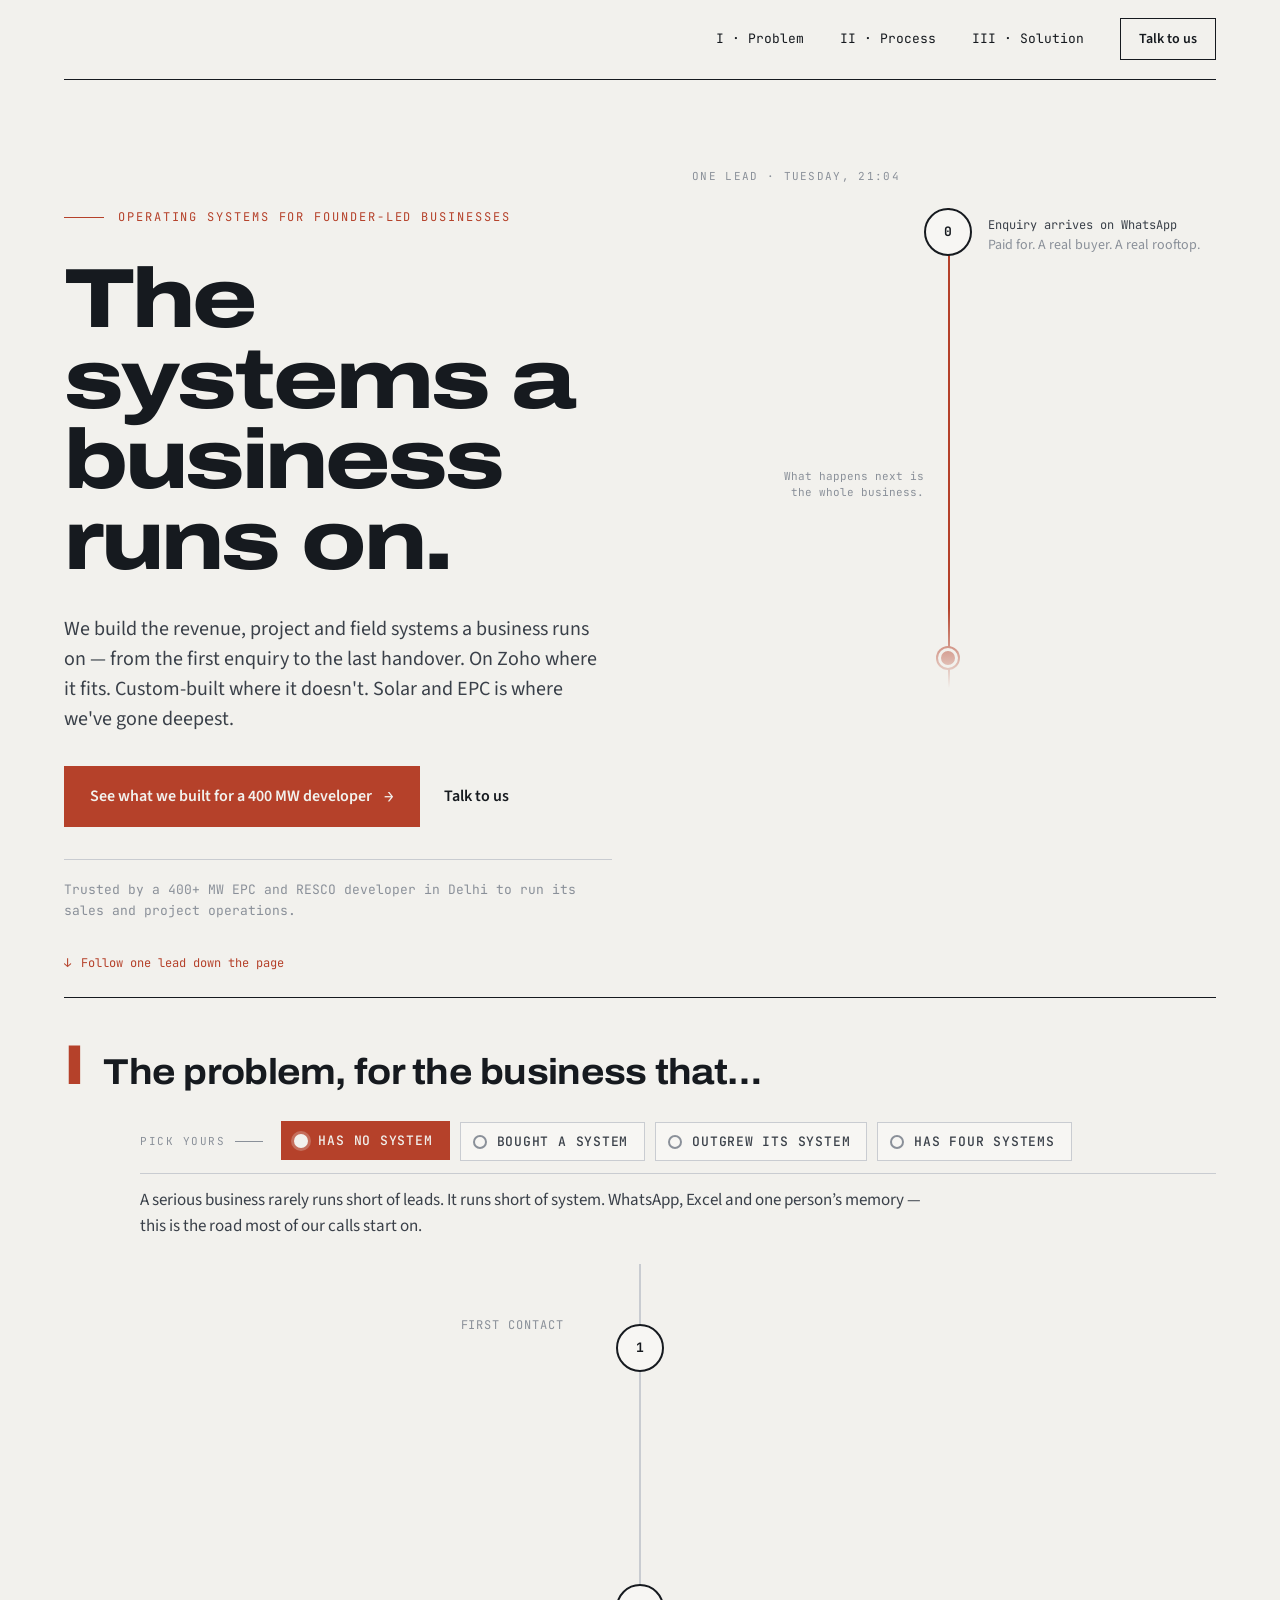
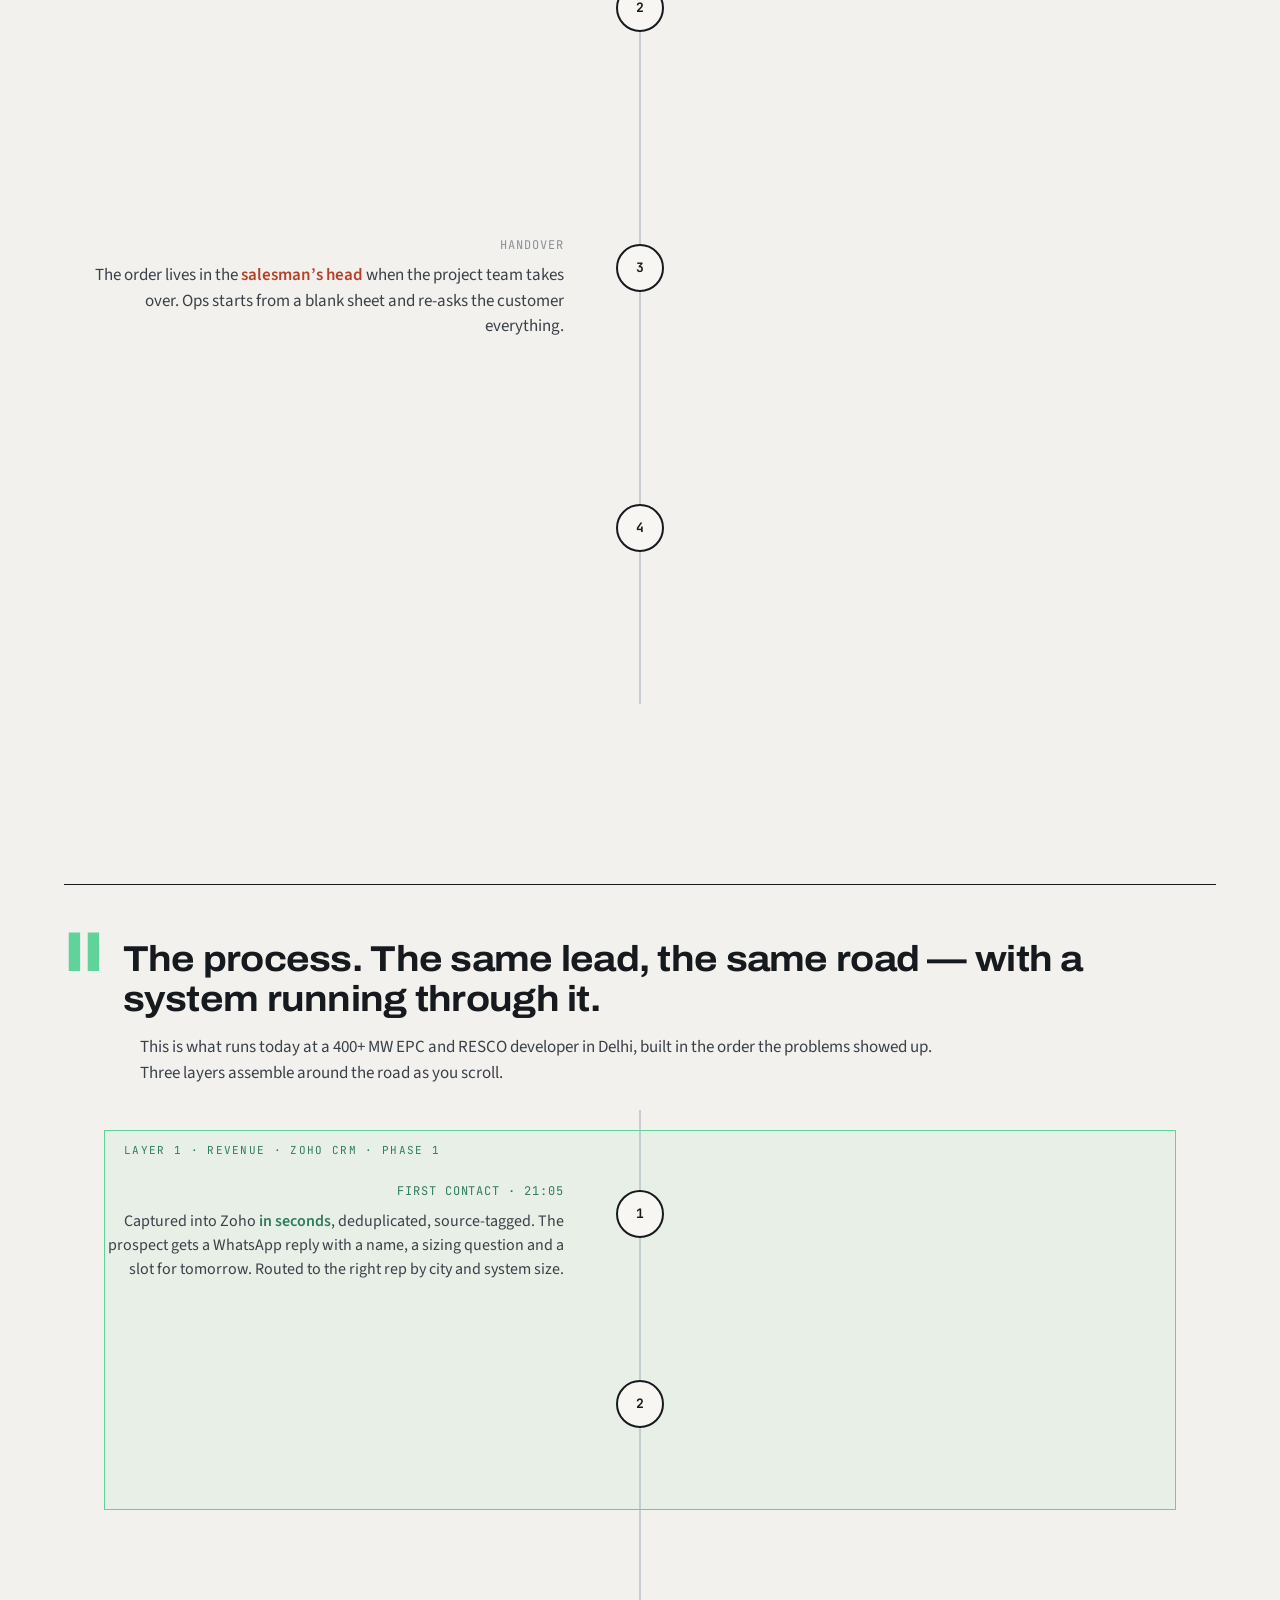
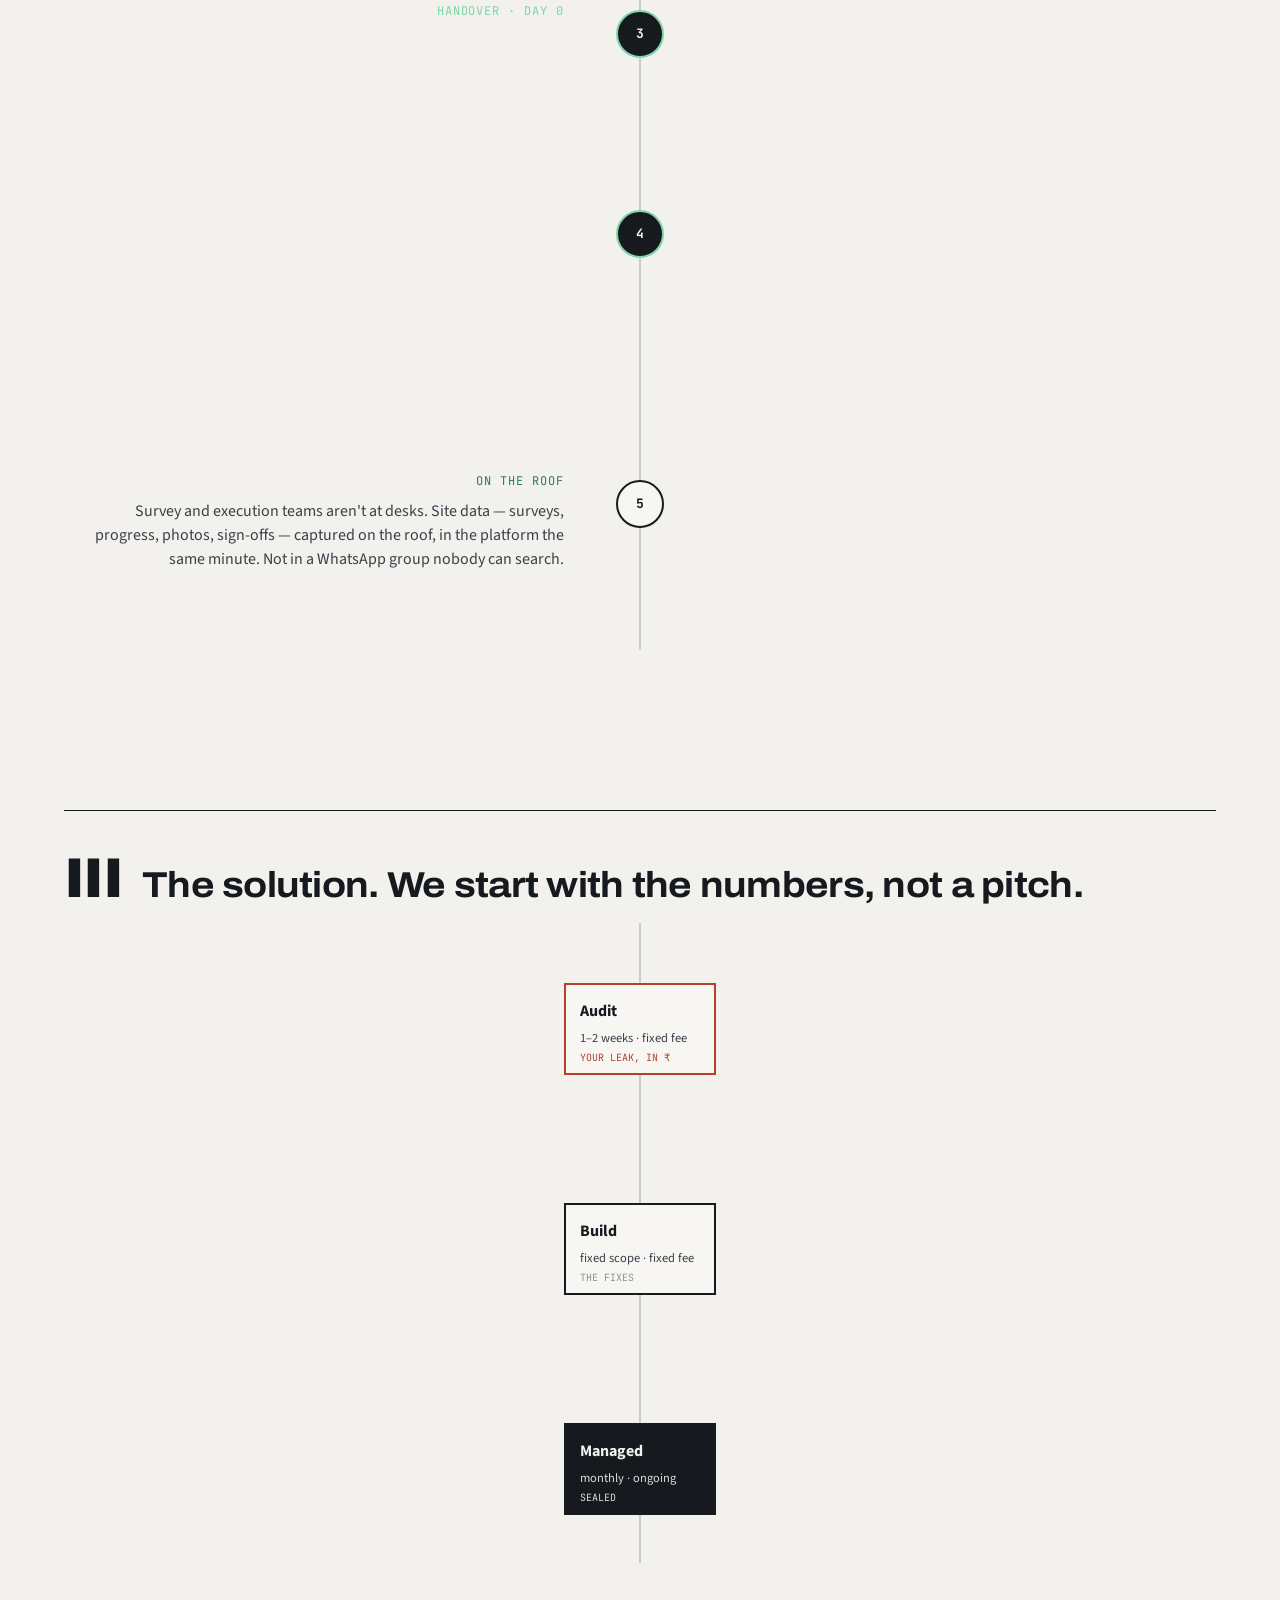
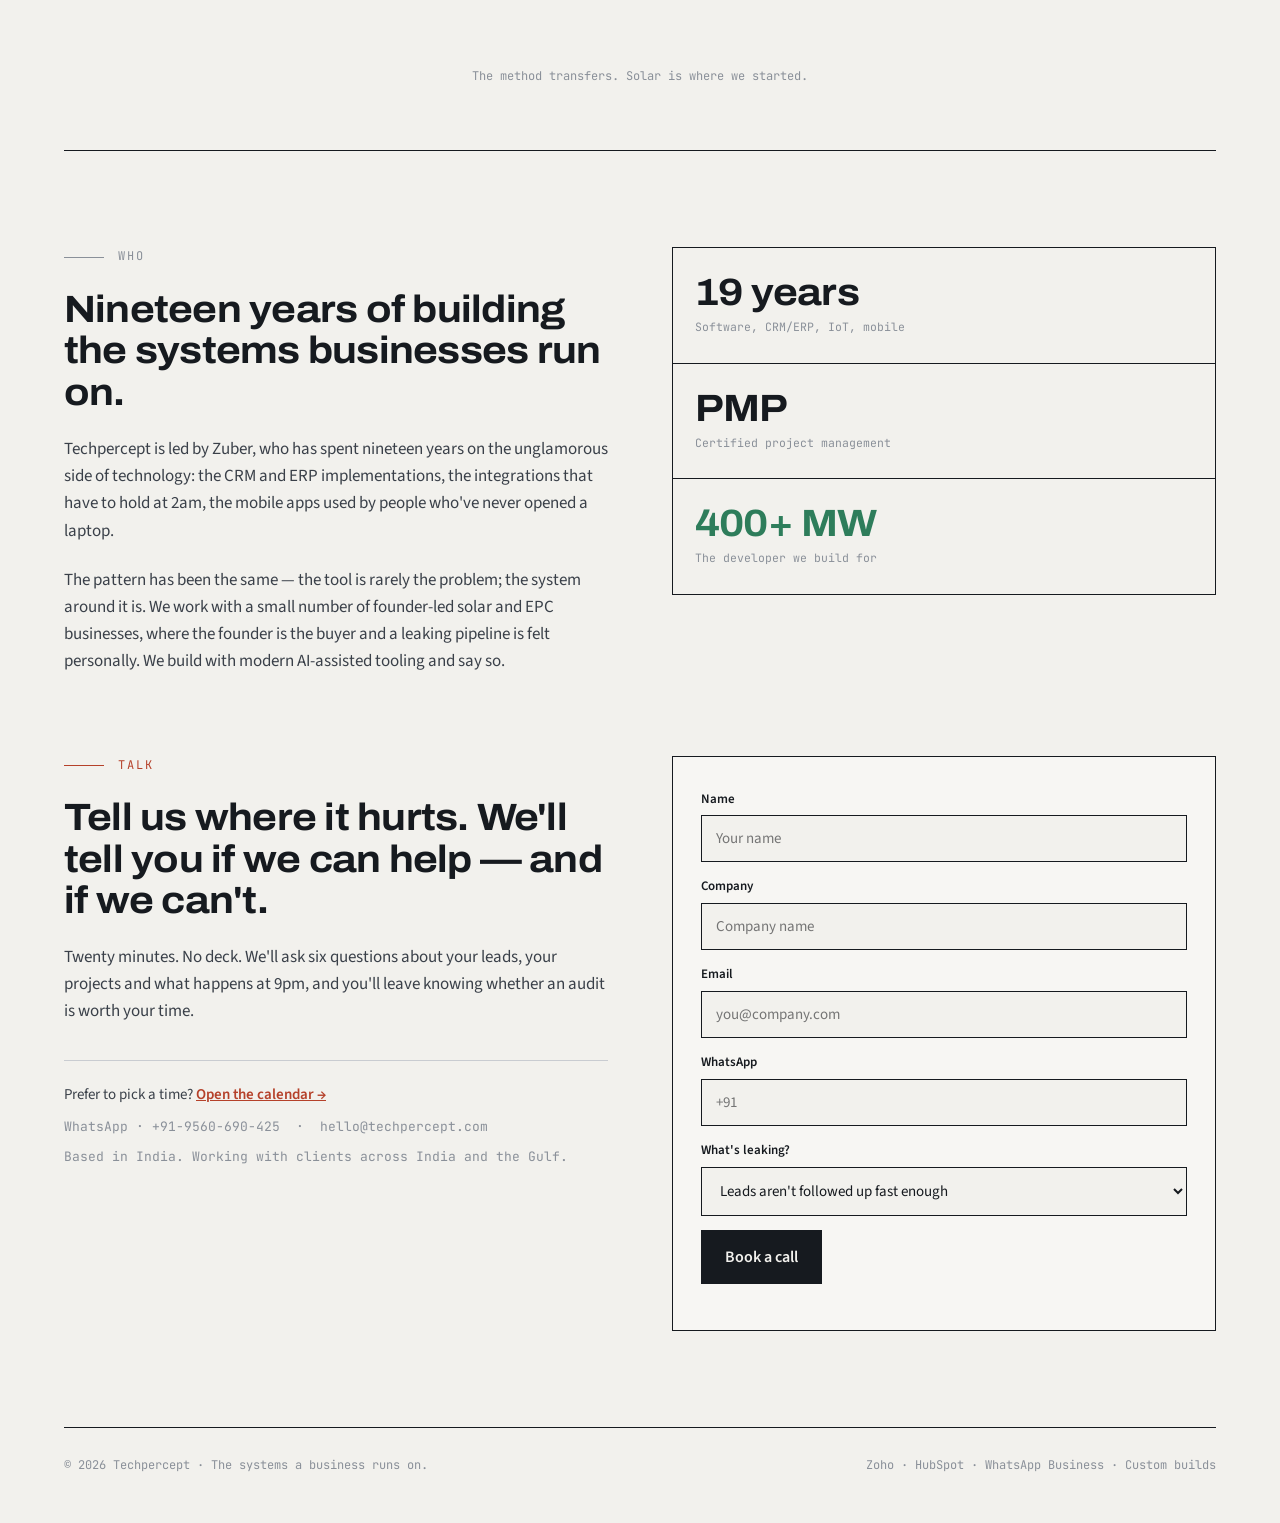
==== commit d15d80fb: "Config Values" ====
--- a/template.html
+++ b/template.html
@@ -213,6 +213,7 @@
 </div>
 
 <script src="assets/js/config.js"></script>
+<script src="assets/js/scenarios.js"></script>
 <script src="assets/js/main.js"></script>
 </body>
 </html>
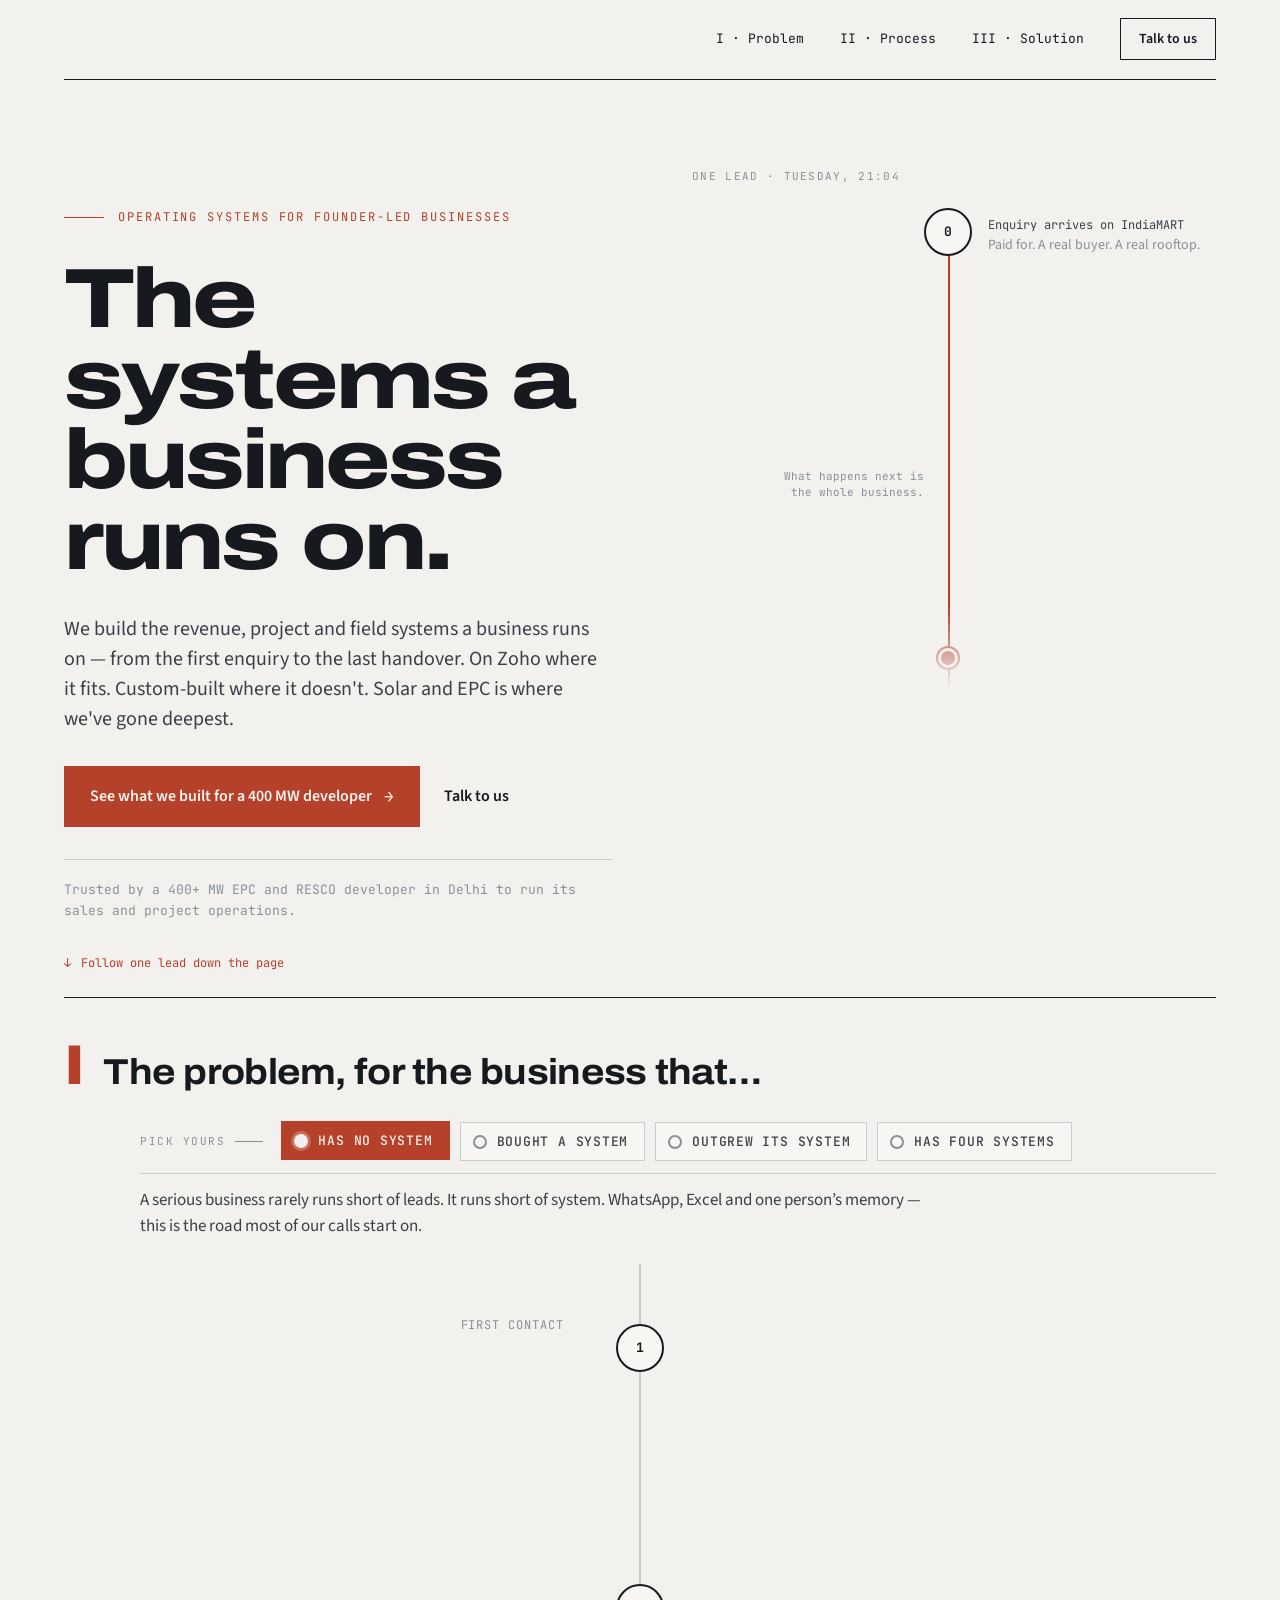
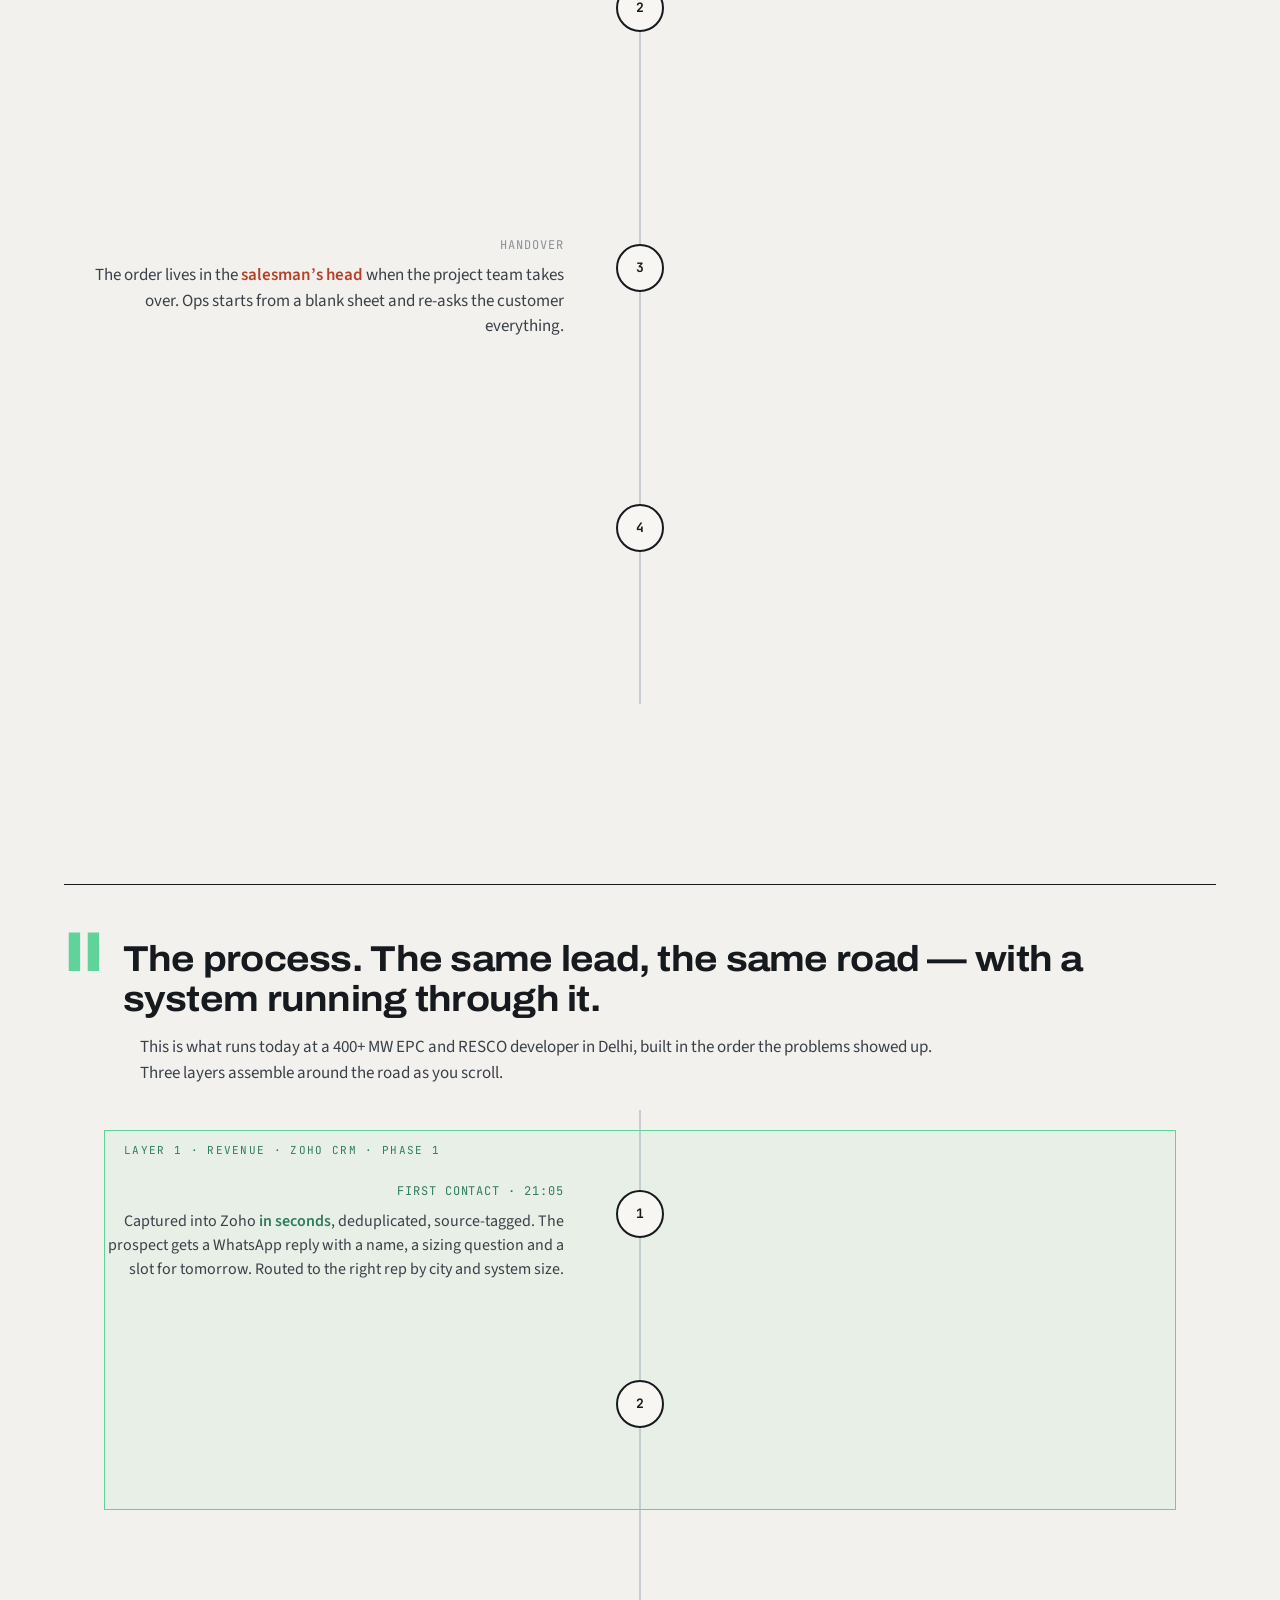
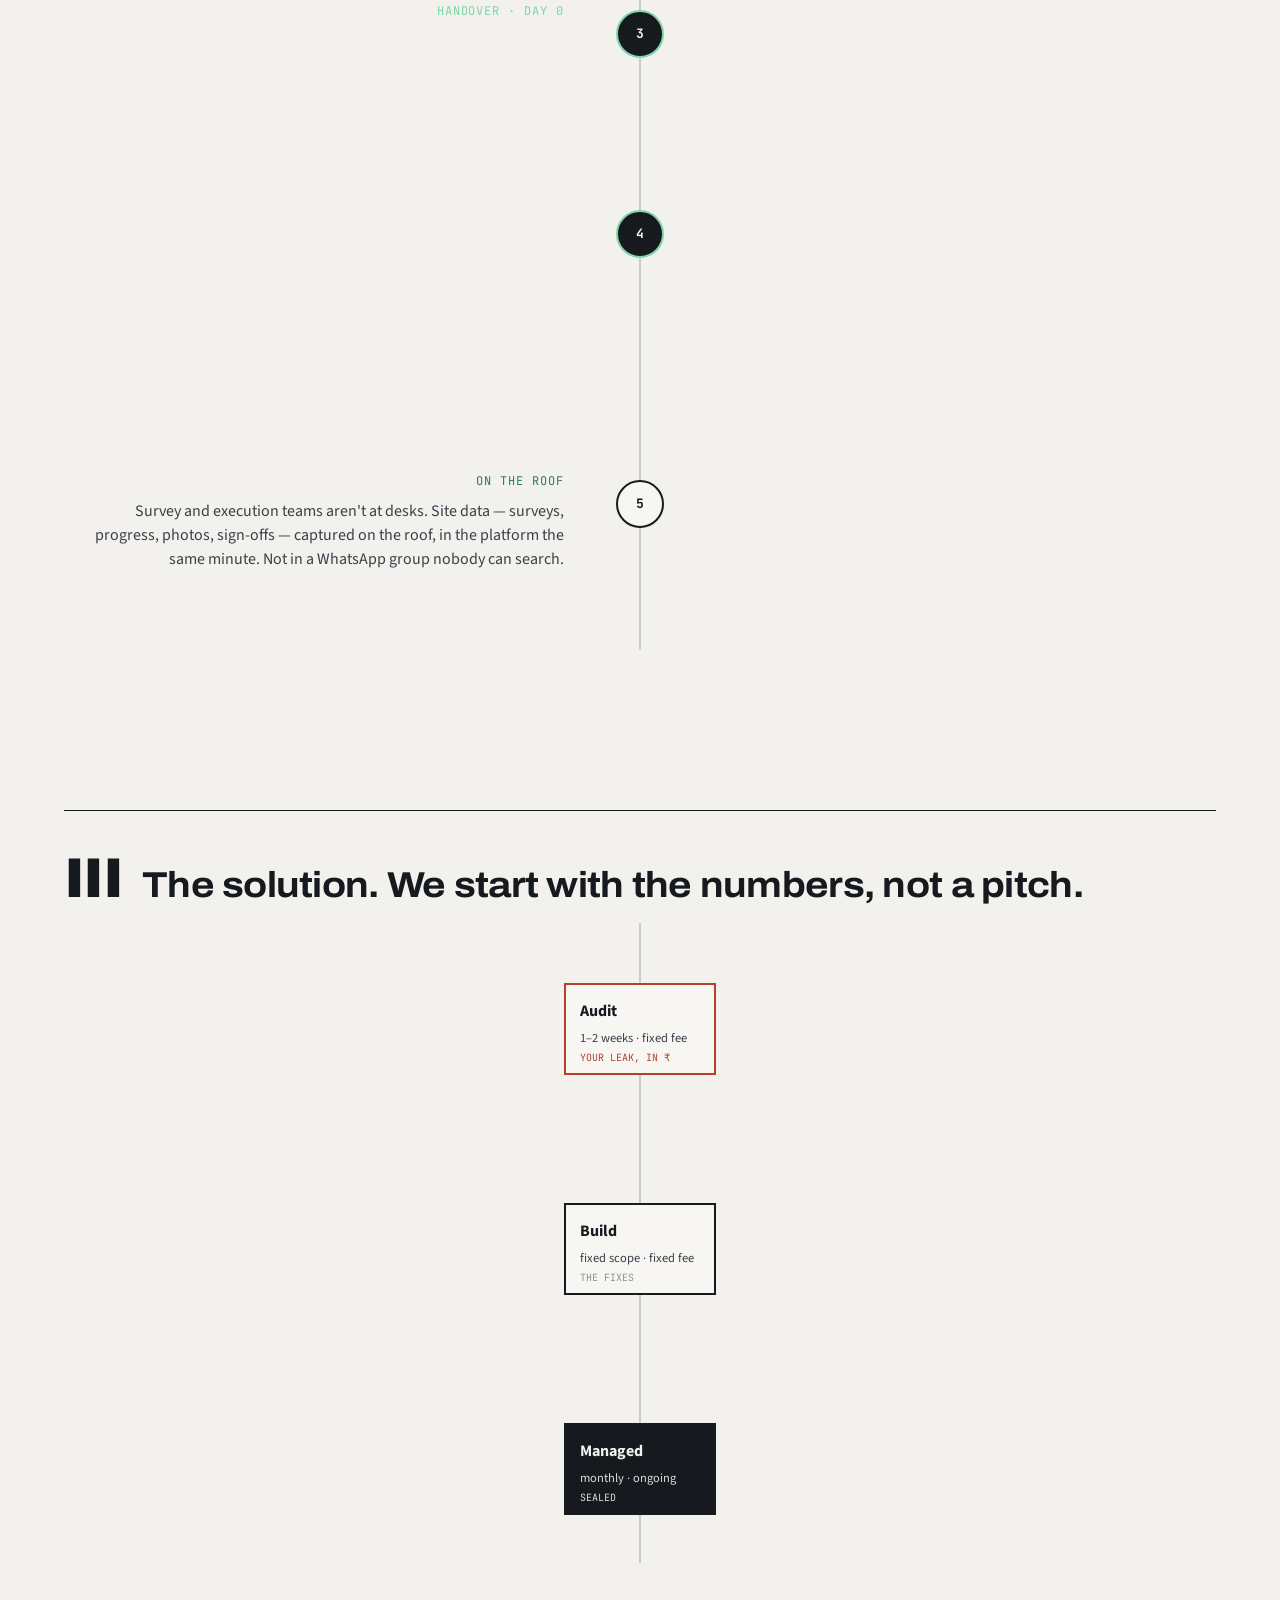
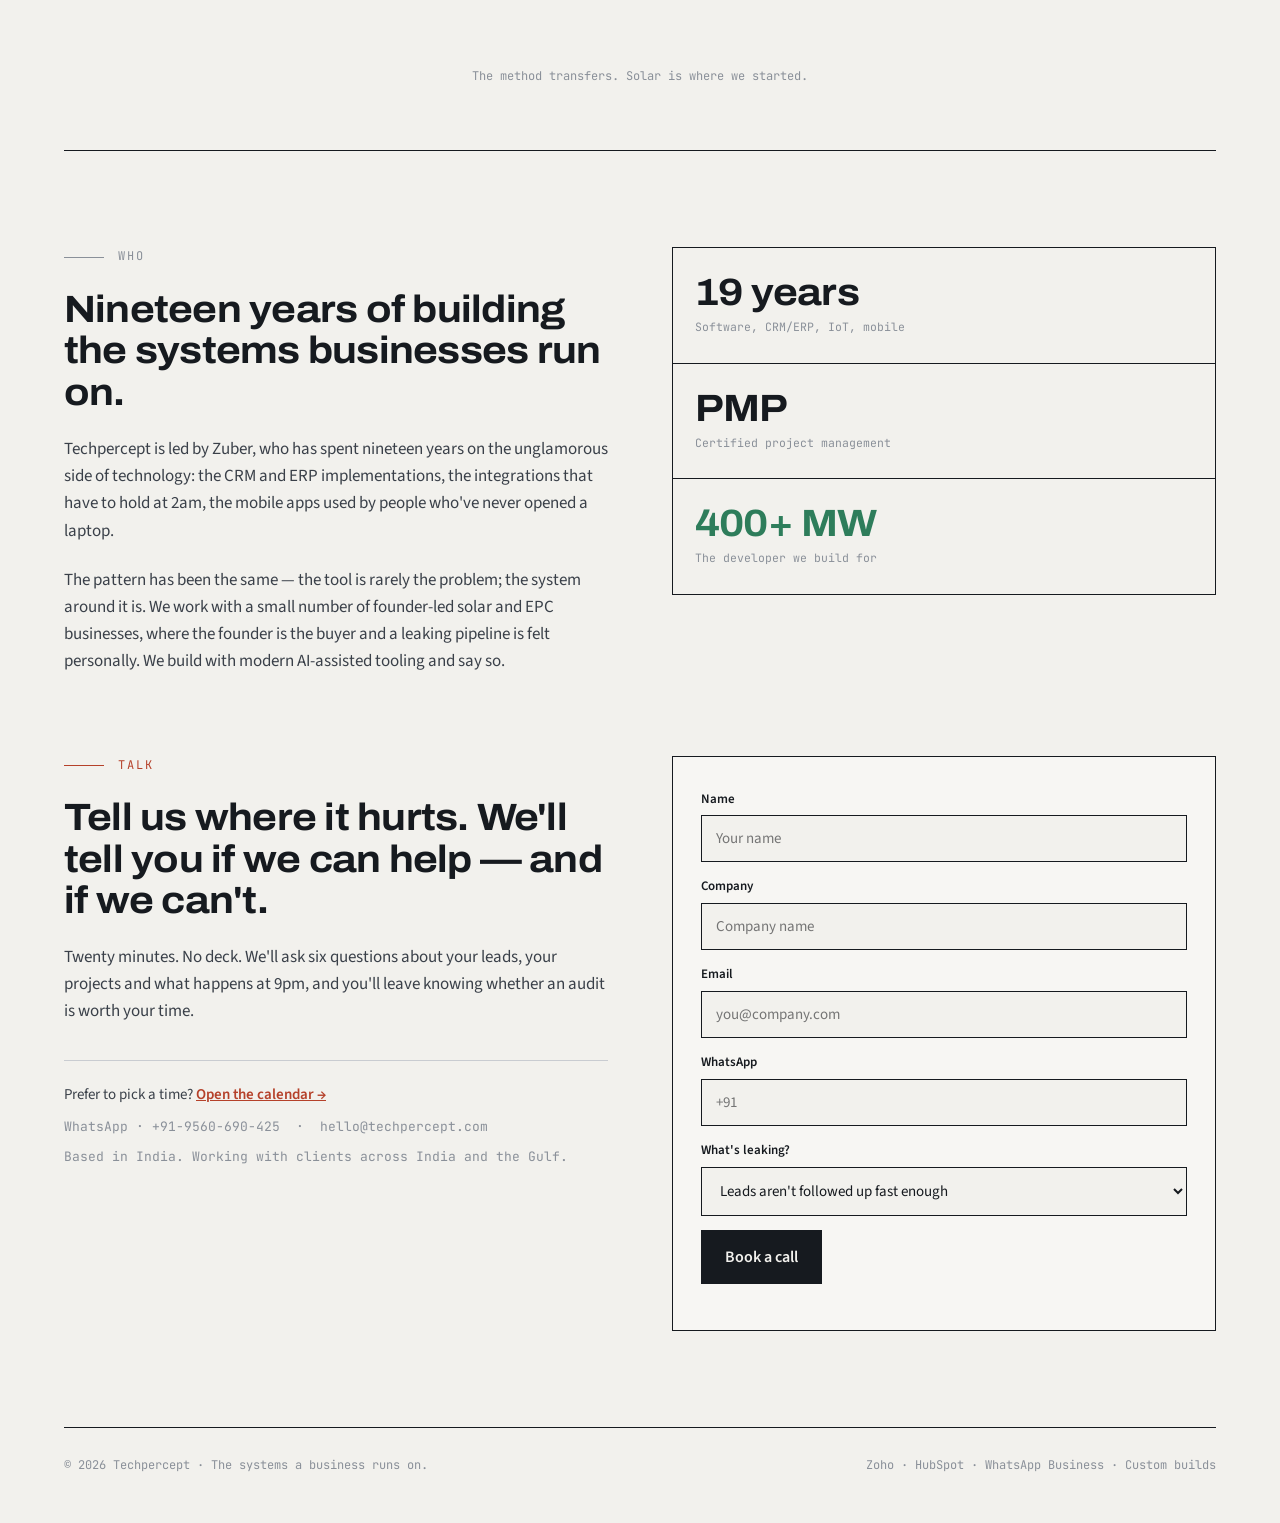
==== commit b5b51feb: "Zoho Values" ====
--- a/template.html
+++ b/template.html
@@ -8,6 +8,20 @@
 <meta property="og:title" content="Techpercept — The systems a business runs on">
 <meta property="og:description" content="Revenue, project and field systems for founder-led businesses. Trusted by a 400+ MW solar developer in Delhi.">
 <meta property="og:type" content="website">
+<meta property="og:url" content="https://techpercept.com/">
+<meta property="og:image" content="https://techpercept.com/assets/img/og.png">
+<meta property="og:image:width" content="1200">
+<meta property="og:image:height" content="630">
+<meta name="twitter:card" content="summary_large_image">
+<meta name="twitter:image" content="https://techpercept.com/assets/img/og.png">
+<!-- Google Analytics (GA4) -->
+<script async src="https://www.googletagmanager.com/gtag/js?id=G-F8THGGJ9QN"></script>
+<script>
+  window.dataLayer = window.dataLayer || [];
+  function gtag(){dataLayer.push(arguments);}
+  gtag('js', new Date());
+  gtag('config', 'G-F8THGGJ9QN');
+</script>
 <link rel="icon" type="image/svg+xml" href="[data-uri]">
 <link rel="preconnect" href="https://fonts.googleapis.com">
 <link rel="preconnect" href="https://fonts.gstatic.com" crossorigin>
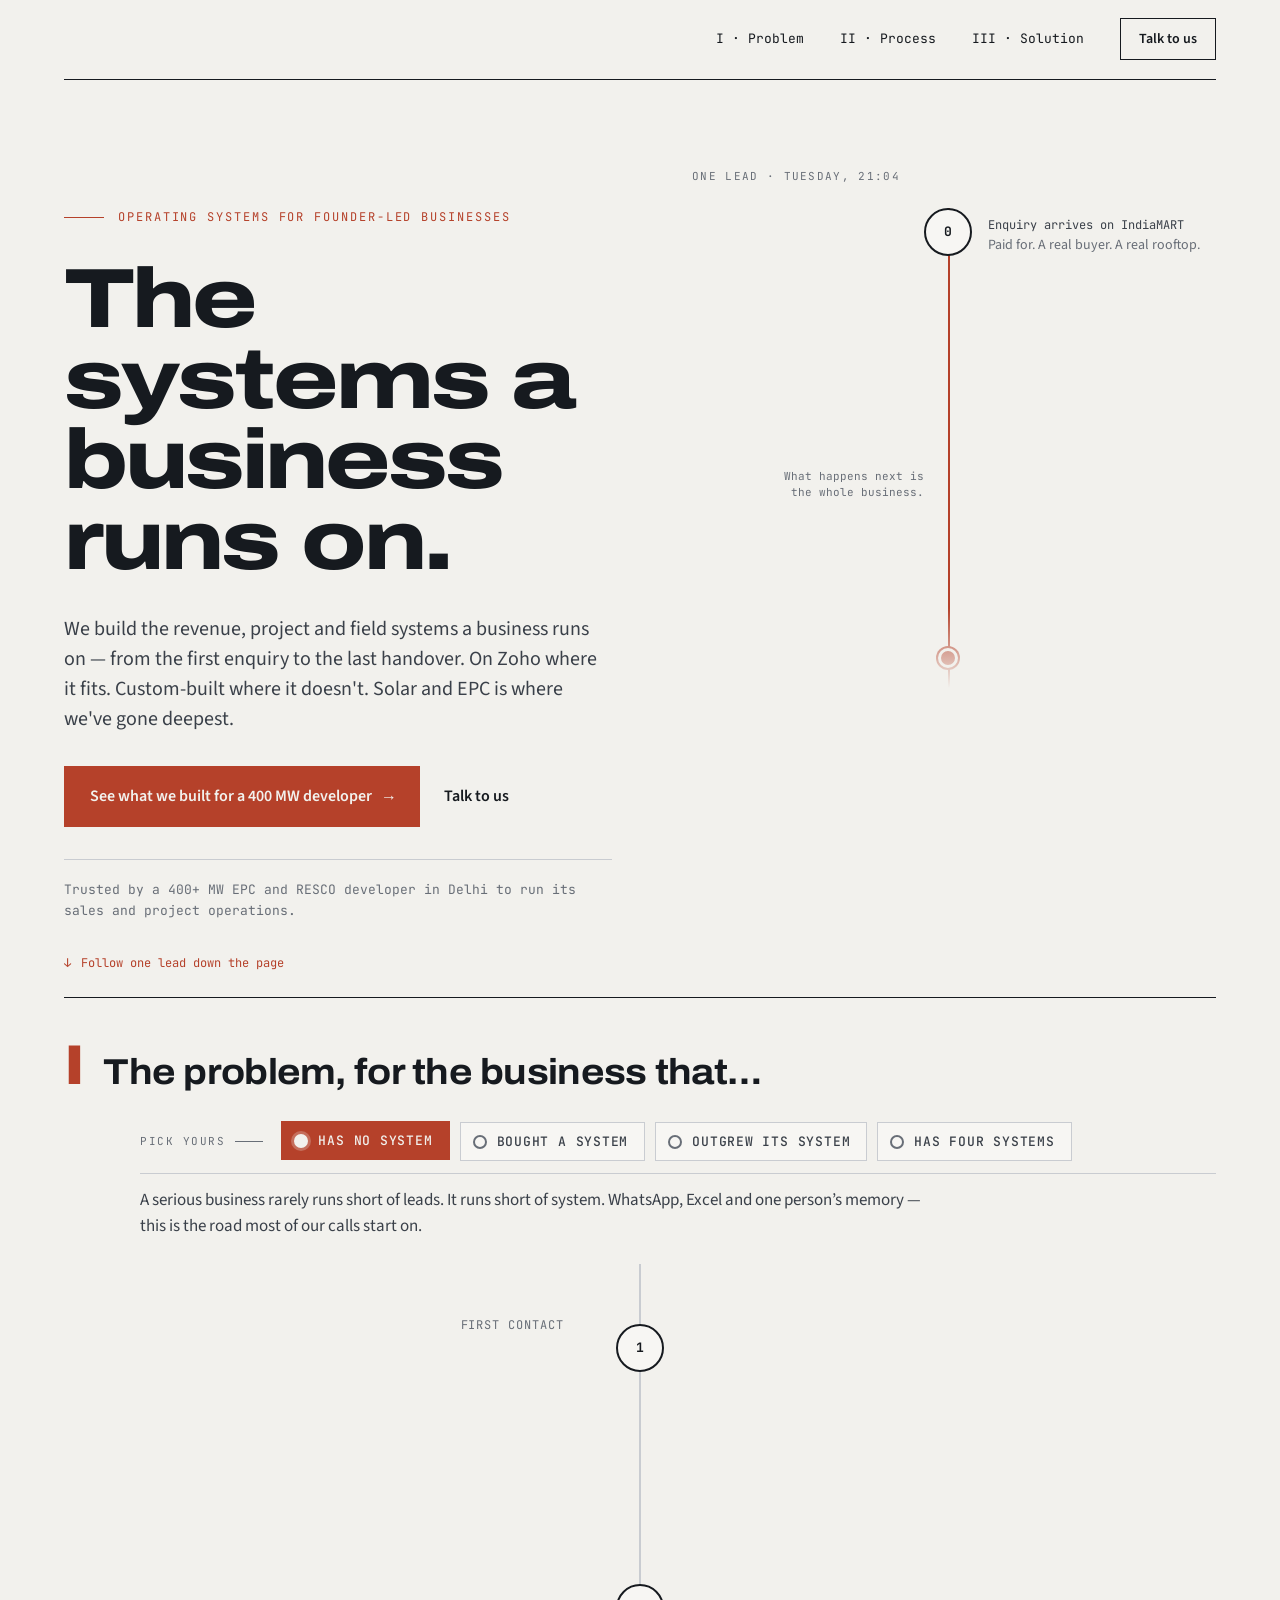
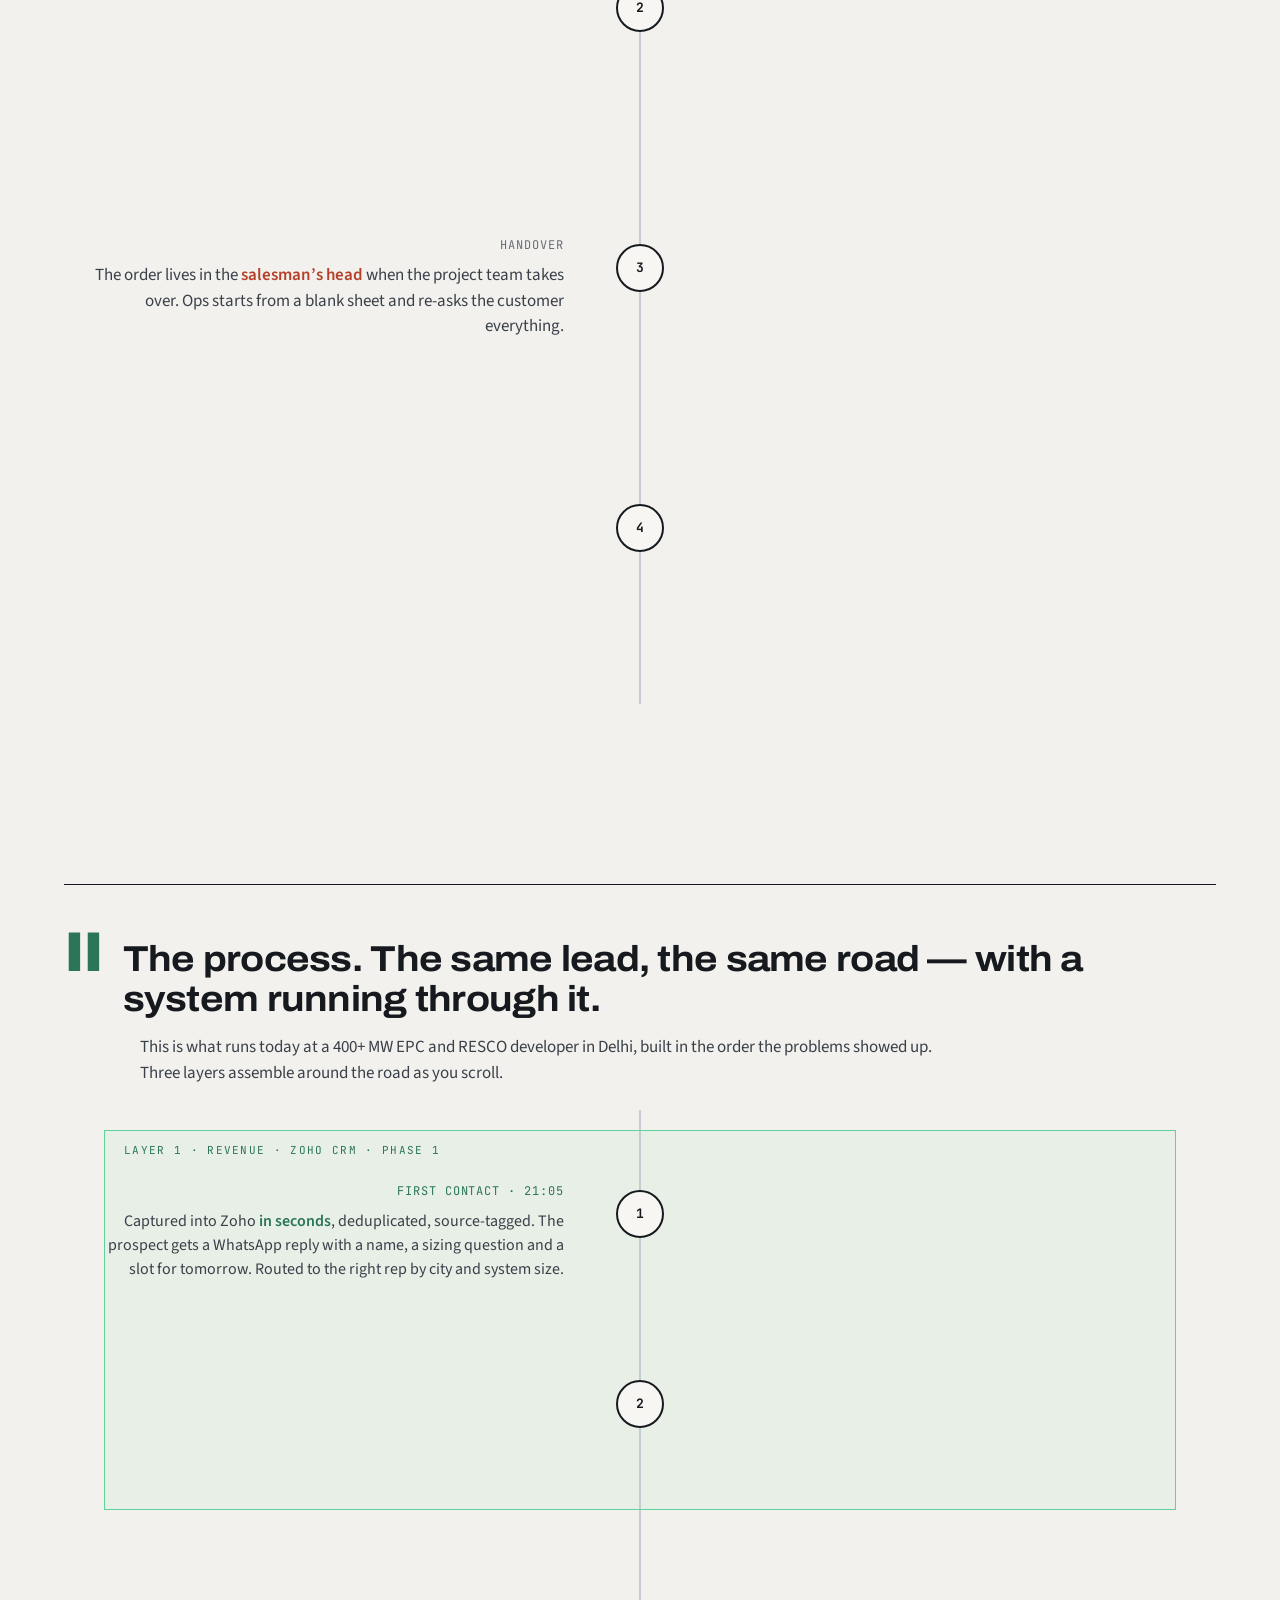
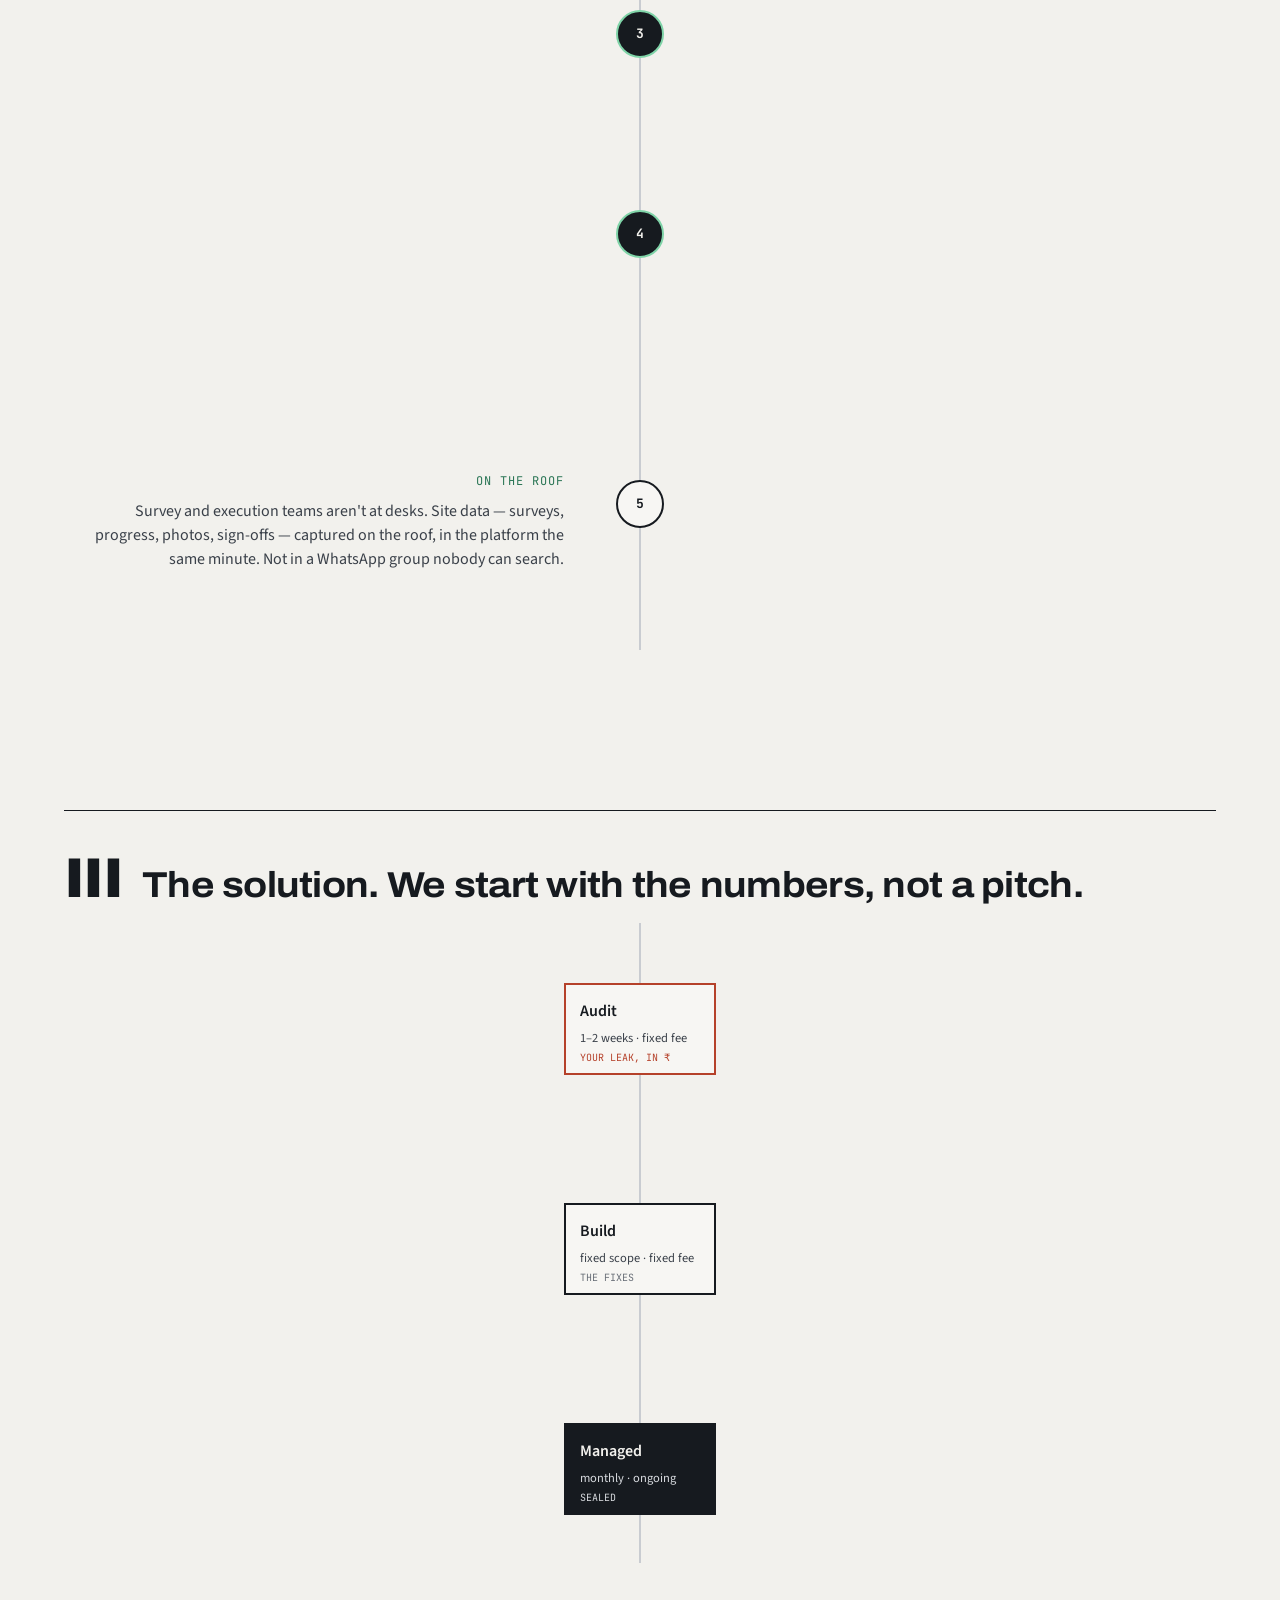
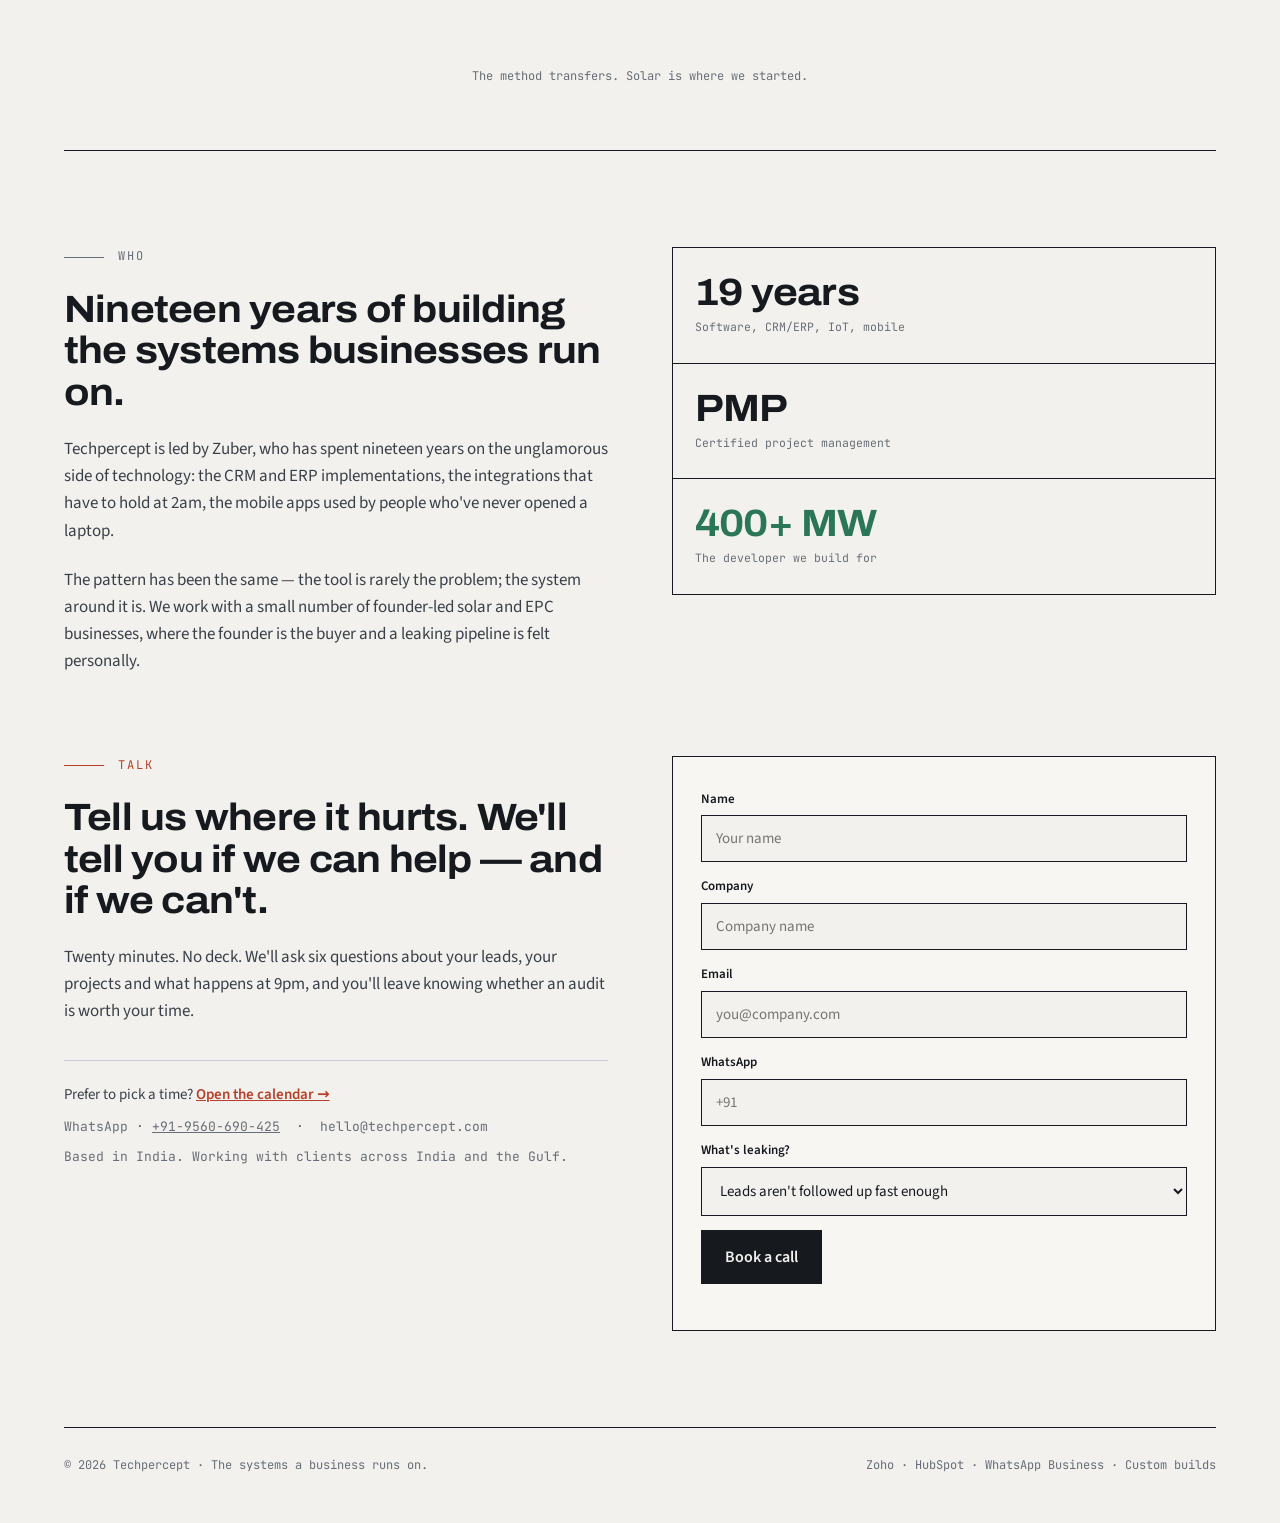
==== commit 7a3b9588: "Self-hosted fonts, OG image, project-system case page - Self-host Archivo, Source Sans 3 and JetBrai" ====
--- a/template.html
+++ b/template.html
@@ -14,18 +14,20 @@
 <meta property="og:image:height" content="630">
 <meta name="twitter:card" content="summary_large_image">
 <meta name="twitter:image" content="https://techpercept.com/assets/img/og.png">
-<!-- Google Analytics (GA4) -->
-<script async src="https://www.googletagmanager.com/gtag/js?id=G-F8THGGJ9QN"></script>
+<!-- Google Analytics (GA4) — loaded after first paint so it never competes with the page -->
 <script>
   window.dataLayer = window.dataLayer || [];
   function gtag(){dataLayer.push(arguments);}
   gtag('js', new Date());
   gtag('config', 'G-F8THGGJ9QN');
+  window.addEventListener('load', function(){
+    var go = function(){ var s = document.createElement('script'); s.async = true; s.src = 'https://www.googletagmanager.com/gtag/js?id=G-F8THGGJ9QN'; document.head.appendChild(s); };
+    ('requestIdleCallback' in window) ? requestIdleCallback(go, { timeout: 2000 }) : setTimeout(go, 1200);
+  });
 </script>
 <link rel="icon" type="image/svg+xml" href="[data-uri]">
-<link rel="preconnect" href="https://fonts.googleapis.com">
-<link rel="preconnect" href="https://fonts.gstatic.com" crossorigin>
-<link href="https://fonts.googleapis.com/css2?family=Archivo:wdth,wght@110,700;125,800&family=Source+Sans+3:wght@400;600&family=JetBrains+Mono:wght@400;500;700&display=swap" rel="stylesheet">
+<link rel="preload" href="assets/fonts/archivo-var.woff2" as="font" type="font/woff2" crossorigin>
+<link rel="preload" href="assets/fonts/source-sans-3-400.woff2" as="font" type="font/woff2" crossorigin>
 <link rel="stylesheet" href="assets/css/styles.css">
 </head>
 <body>
@@ -40,6 +42,7 @@
     <li><a class="cta" href="#talk">Talk to us</a></li>
   </ul>
 </nav>
+<main>
 
 <!-- ============ HERO ============ -->
 <section id="top" class="hero">
@@ -107,7 +110,7 @@
 <!-- ============ ACT II — PROCESS ============ -->
 <section id="process" style="padding-top:40px">
   <div class="act-head">
-    <span class="n" style="color:var(--signal)">II</span>
+    <span class="n" style="color:var(--signal-text)">II</span>
     <h2 class="disp">The process. The same lead, the same road — with a system running through it.</h2>
   </div>
   <p style="margin:0 0 24px 76px;font-size:17px;line-height:1.5;color:var(--ink-2);max-width:800px">This is what runs today at a 400+ MW EPC and RESCO developer in Delhi, built in the order the problems showed up. Three layers assemble around the road as you scroll.</p>
@@ -128,7 +131,9 @@
     <div class="band-t lyr" id="ly2t" style="top:442px;color:var(--signal-on-ink)">Layer 2 · Operations · Custom-built · Phase 2</div>
 
     <div class="st" id="p3" style="top:500px;border-color:var(--signal-on-ink);background:var(--ink);color:var(--paper)">3</div>
-    <div class="side l" style="top:492px"><div class="k" style="color:var(--signal-on-ink)">HANDOVER · DAY 0</div><div class="t cap" id="d3" style="font-size:16px;color:var(--panel-text)">Project <span class="hl hl-light">auto-created</span> from the deal — site, sizing, price, contacts carried over. Ops picks up a <span class="hl hl-light">complete brief</span>. Zoho's project module couldn't model this, so we built a platform that could: survey → design → procurement → inventory → SCM → execution → QA/QC → finance → handover.</div></div>
+    <div class="side l" style="top:492px"><div class="k" style="color:var(--signal-on-ink)">HANDOVER · DAY 0</div><div class="t cap" id="d3" style="font-size:16px;color:var(--panel-text)">Project <span class="hl hl-light">auto-created</span> from the deal — site, sizing, price, contacts carried over. Ops picks up a <span class="hl hl-light">complete brief</span>. An off-the-shelf project tool couldn't model how the team works, so we built one that does. Every project runs one chain:
+      <ol class="chain" aria-label="Project stages"><li>Survey</li><li>Design QA</li><li>Procurement</li><li>Execution QA/QC</li><li>Handover</li><li>O&amp;M</li></ol>
+      <div class="chain-tags">Residential · RESCO · Government tenders</div></div></div>
 
     <div class="st" id="p4" style="top:700px;border-color:var(--signal-on-ink);background:var(--ink);color:var(--paper)">4</div>
     <div class="side r cap" id="d4" style="top:696px"><div class="k" style="color:var(--signal-on-ink)">EXECUTION &amp; BILLING · DAY 12 → DAY 83</div><div class="t" style="font-size:16px;color:var(--panel-text)"><span class="hl hl-light">DISCOM delay</span> flagged on day 12 on the CEO dashboard, not day 41. A project-health score names what's blocked, by how many days, and why. QA sign-off triggers the milestone <span class="hl hl-light">invoice</span> automatically. Paid. <span class="hl hl-light">Retention</span> scheduled. Everyone from the site engineer to the CEO sees their own view of it.</div></div>
@@ -187,7 +192,7 @@
     <div class="eyebrow" style="color:var(--ink-3)">Who</div>
     <h2 class="disp" style="font-size:clamp(28px,3.4vw,38px)">Nineteen years of building the systems businesses run on.</h2>
     <p style="font-size:17px;color:var(--ink-2)">Techpercept is led by Zuber, who has spent nineteen years on the unglamorous side of technology: the CRM and ERP implementations, the integrations that have to hold at 2am, the mobile apps used by people who've never opened a laptop.</p>
-    <p style="font-size:17px;color:var(--ink-2)">The pattern has been the same — the tool is rarely the problem; the system around it is. We work with a small number of founder-led solar and EPC businesses, where the founder is the buyer and a leaking pipeline is felt personally. We build with modern AI-assisted tooling and say so.</p>
+    <p style="font-size:17px;color:var(--ink-2)">The pattern has been the same — the tool is rarely the problem; the system around it is. We work with a small number of founder-led solar and EPC businesses, where the founder is the buyer and a leaking pipeline is felt personally.</p>
   </div>
   <div class="facts">
     <div><span class="v">19 years</span><span class="k">Software, CRM/ERP, IoT, mobile</span></div>
@@ -219,6 +224,7 @@
   </form>
 </section>
 
+</main>
 <footer>
   <span>© <span id="yr"></span> Techpercept · The systems a business runs on.</span>
   <span>Zoho · HubSpot · WhatsApp Business · Custom builds</span>
@@ -226,8 +232,8 @@
 
 </div>
 
-<script src="assets/js/config.js"></script>
-<script src="assets/js/scenarios.js"></script>
-<script src="assets/js/main.js"></script>
+<script defer src="assets/js/config.js"></script>
+<script defer src="assets/js/scenarios.js"></script>
+<script defer src="assets/js/main.js"></script>
 </body>
 </html>
--- a/assets/css/styles.css
+++ b/assets/css/styles.css
@@ -4,11 +4,19 @@
    everywhere. Named after the Techpercept design system.
    ============================================================ */
 
+/* ===== Faces — self-hosted (assets/fonts), swap so text never waits ===== */
+@font-face{font-family:"Archivo";src:url("../fonts/archivo-var.woff2") format("woff2");font-weight:100 900;font-stretch:62% 125%;font-style:normal;font-display:swap}
+@font-face{font-family:"Source Sans 3";src:url("../fonts/source-sans-3-400.woff2") format("woff2");font-weight:400;font-style:normal;font-display:swap}
+@font-face{font-family:"Source Sans 3";src:url("../fonts/source-sans-3-600.woff2") format("woff2");font-weight:600;font-style:normal;font-display:swap}
+@font-face{font-family:"JetBrains Mono";src:url("../fonts/jetbrains-mono-400.woff2") format("woff2");font-weight:400;font-style:normal;font-display:swap}
+@font-face{font-family:"JetBrains Mono";src:url("../fonts/jetbrains-mono-500.woff2") format("woff2");font-weight:500;font-style:normal;font-display:swap}
+@font-face{font-family:"JetBrains Mono";src:url("../fonts/jetbrains-mono-700.woff2") format("woff2");font-weight:700;font-style:normal;font-display:swap}
+
 /* ===== Techpercept design system — tokens (Paper theme) ===== */
 :root{
   --paper:#F2F1ED; --paper-raised:#F7F6F3;
-  --ink:#161A1F; --ink-2:#3A4049; --ink-3:#8A9099; --rule:#C9CCD1;
-  --leak:#B5412A; --signal:#5FD39A; --signal-text:#2E7D5B; --signal-soft:rgba(95,211,154,.07); --signal-on-ink:#7FD4A8; --panel-text:#D9DCE0;
+  --ink:#161A1F; --ink-2:#3A4049; --ink-3:#686E77; --rule:#C9CCD1;
+  --leak:#B5412A; --signal:#5FD39A; --signal-text:#2B7656; --signal-soft:rgba(95,211,154,.07); --signal-on-ink:#7FD4A8; --panel-text:#D9DCE0;
   --display:"Archivo","Arial Narrow",Impact,sans-serif; --sans:"Source Sans 3","Segoe UI",system-ui,sans-serif; --mono:"JetBrains Mono","SF Mono",Menlo,Consolas,monospace;
   --s1:8px; --s2:16px; --s3:24px; --s4:40px; --s5:64px; --s6:112px; --station-gap:260px;
   --hair:1px; --drawn:2px;
@@ -70,11 +78,12 @@
 .callout.r{left:calc(50% + 76px);border-left:var(--drawn) solid var(--leak)}
 .callout.l{right:calc(50% + 76px);text-align:right;border-right:var(--drawn) solid var(--leak)}
 .callout span{color:var(--ink-2)}
-.hl{position:relative;display:inline;font-weight:600;color:var(--ink);background-image:linear-gradient(currentColor,currentColor);background-repeat:no-repeat;background-position:0 100%;background-size:0 2px;transition:background-size .7s cubic-bezier(.4,0,.2,1) .35s,color .4s ease .35s}
-.on .hl,.hl.on{background-size:100% 2px}
-.hl-red{color:var(--leak)}.hl-red.hl{background-image:linear-gradient(var(--leak),var(--leak))}
-.hl-green{color:var(--signal-text)}.hl-green.hl{background-image:linear-gradient(var(--signal),var(--signal))}
-.hl-light{color:var(--signal-on-ink)}.hl-light.hl{background-image:linear-gradient(var(--signal-on-ink),var(--signal-on-ink))}
+.hl{position:relative;display:inline-block;font-weight:600;color:var(--ink);transition:color .4s ease .35s}
+.hl::after{content:"";position:absolute;left:0;right:0;bottom:0;height:2px;background:currentColor;transform:scaleX(0);transform-origin:left;transition:transform .7s cubic-bezier(.4,0,.2,1) .35s}
+.on .hl::after,.hl.on::after{transform:scaleX(1)}
+.hl-red{color:var(--leak)}
+.hl-green{color:var(--signal-text)}.hl-green::after{background:var(--signal)}
+.hl-light{color:var(--signal-on-ink)}
 
 /* Act I switch: four businesses, one road */
 .chips{position:sticky;top:0;z-index:5;display:flex;flex-wrap:wrap;align-items:center;gap:10px;margin:0 0 0 76px;padding:12px 0;background:var(--paper);border-bottom:var(--hair) solid var(--rule)}
@@ -97,9 +106,52 @@
 .act-head h2{font-size:clamp(26px,3.2vw,36px)}
 .band{position:absolute;left:40px;right:40px;border:1.5px solid var(--signal);background:var(--signal-soft)}
 .band-t{position:absolute;left:60px;font-family:var(--mono);font-size:11px;letter-spacing:.12em;text-transform:uppercase;color:var(--signal-text)}
+
+/* stage chain — the project system's six stages (Act II layer 2, /work pages) */
+.chain{display:flex;flex-wrap:wrap;gap:8px 26px;list-style:none;margin-top:14px;font-family:var(--mono);font-size:12px;line-height:1.3;letter-spacing:.03em;color:var(--signal-text)}
+.chain li{position:relative;padding:5px 9px;border:1.5px solid currentColor;white-space:nowrap}
+.chain li+li::before{content:"→";position:absolute;left:-20px;top:50%;transform:translateY(-50%);border:0}
+.side.l .chain{justify-content:flex-end}
+.chain-tags{margin-top:12px;font-family:var(--mono);font-size:11px;letter-spacing:.12em;text-transform:uppercase;color:var(--ink-3)}
+[data-act="2"] .chain{color:var(--signal-on-ink)}
+[data-act="2"] .chain-tags{color:var(--panel-text)}
+/* Layer 2 labels are light-on-ink: hold them until the ink panel has assembled */
+#ly2:not(.on) ~ .side > .k{opacity:0}
+#ly2 ~ .side > .k{transition:opacity .5s}
+/* stations reveal one by one as the caption arrives (opacity/transform only — composited) */
+.cap .chain li{opacity:0;transform:translateY(4px);transition:opacity .4s ease,transform .4s ease}
+.cap.on .chain li{opacity:1;transform:none}
+.cap.on .chain li:nth-child(2){transition-delay:.08s}.cap.on .chain li:nth-child(3){transition-delay:.16s}
+.cap.on .chain li:nth-child(4){transition-delay:.24s}.cap.on .chain li:nth-child(5){transition-delay:.32s}
+.cap.on .chain li:nth-child(6){transition-delay:.4s}
 .sum{position:absolute;left:0;right:0;display:flex;align-items:baseline;gap:20px;justify-content:center;flex-wrap:wrap;text-align:center;padding:0 var(--s3)}
 .card{position:absolute;left:50%;transform:translateX(-50%);width:152px;height:92px;border:var(--drawn) solid var(--ink);background:var(--paper-raised);padding:14px;display:flex;flex-direction:column;justify-content:space-between;transition:border-color .5s}
 .card b{font-size:16px}.card small{font-size:12.5px;color:var(--ink-2)}.card .tag{font-family:var(--mono);font-size:10px;color:var(--ink-3)}
+
+/* work pages (/work/…) — same tokens, same act heads, no road */
+.page-head{display:flex;flex-direction:column;gap:28px;padding:88px 0 72px;max-width:900px}
+.page-head h1{font-family:var(--display);font-stretch:125%;font-weight:800;font-size:clamp(40px,6vw,72px);line-height:.98;letter-spacing:-.035em}
+.page-head .lede{font-size:20px;line-height:1.5;max-width:680px;color:var(--ink-2)}
+.page-head .trust{font-family:var(--mono);font-size:13px;color:var(--ink-3);border-top:var(--hair) solid var(--rule);padding-top:20px;max-width:680px}
+.blk{padding-bottom:72px}
+.blk-body{margin-left:76px;display:flex;flex-direction:column;gap:var(--s3);max-width:900px}
+.blk-lede{font-size:18px;line-height:1.55;color:var(--ink-2);max-width:760px}
+.pts{list-style:none;display:flex;flex-direction:column;gap:var(--s2)}
+.pts li{border-left:var(--drawn) solid var(--leak);padding:2px 0 2px var(--s2);font-size:17px;line-height:1.5;color:var(--ink-2)}
+.pts b,.steps b{color:var(--ink)}
+.steps{list-style:none;counter-reset:st;display:grid;grid-template-columns:repeat(auto-fit,minmax(min(380px,100%),1fr));border:var(--hair) solid var(--ink)}
+.steps li{counter-increment:st;display:flex;flex-direction:column;gap:8px;padding:22px;border:var(--hair) solid var(--rule);margin:-.5px;font-size:16px;line-height:1.5;color:var(--ink-2)}
+.steps li::before{content:counter(st,decimal-leading-zero);font-family:var(--mono);font-size:12px;color:var(--ink-3)}
+.chain-box{padding:24px;background:var(--ink);color:var(--panel-text)}
+.chain-box .k{font-family:var(--mono);font-size:12px;letter-spacing:.08em;text-transform:uppercase;color:var(--signal-on-ink)}
+.chain-box .chain{color:var(--signal-on-ink)}
+.chain-box .chain-tags{color:var(--panel-text)}
+.cov{display:grid;grid-template-columns:repeat(auto-fit,minmax(min(380px,100%),1fr));gap:0;border:var(--hair) solid var(--ink)}
+.cov > div{display:flex;flex-direction:column;gap:8px;padding:22px;border:var(--hair) solid var(--rule);margin:-.5px}
+.cov .k{font-family:var(--mono);font-size:12px;letter-spacing:.08em;text-transform:uppercase;color:var(--signal-text)}
+.cov p{font-size:16px;line-height:1.5;color:var(--ink-2)}
+@media(max-width:1100px){.blk-body{margin-left:0}}
+@media(max-width:640px){.page-head{padding:56px 0 48px}.page-head .lede{font-size:18px}.chain-box,.steps li,.cov > div{padding:18px}}
 
 /* mobile: stack the road's sides */
 @media(max-width:1100px){
@@ -115,6 +167,15 @@
   .sum > span{text-align:left!important;max-width:none!important}
   .card{width:100%;max-width:360px;height:auto;gap:var(--s2)}
   .cap,.lyr{opacity:1;transform:none}
+  /* No dark Layer 2 panel here: the layer names become headings, and light-on-ink text turns back to ink */
+  .band-t{display:block;position:static;margin:var(--s3) 0 var(--s2);padding-top:var(--s2);border-top:var(--hair) solid var(--rule);color:var(--signal-text)!important}
+  [data-act="2"] .side .k{color:var(--signal-text)!important}
+  [data-act="2"] .side .t,[data-act="2"] .side.cap{color:var(--ink-2)!important}
+  [data-act="2"] .hl-light{color:var(--signal-text)}
+  [data-act="2"] .chain{color:var(--signal-text)}
+  [data-act="2"] .chain-tags{color:var(--ink-3)}
+  .side.l .chain{justify-content:flex-start}
+  .cap .chain li{opacity:1;transform:none}
   .m-stack{display:flex;flex-direction:column;gap:var(--s2);padding:var(--s3) 0}
   .m-h{font-family:var(--mono);font-size:11px;letter-spacing:.12em;text-transform:uppercase;color:var(--ink-3);padding-top:var(--s2);border-top:var(--hair) solid var(--rule)}
 }
@@ -123,7 +184,7 @@
   .chips .hint{width:100%;margin:0}
   .chip{padding:9px 12px 9px 10px;font-size:12px}
   .hero-draw{display:none}
-  .wrap{padding:0 var(--s3)}
+  .wrap{padding:0 var(--s2)}
   .hero{padding-top:56px}
   .act-head{gap:14px}
   .act-head .n{font-size:44px}
@@ -143,4 +204,4 @@
 button{font-family:inherit;font-size:16px;font-weight:600;padding:16px 24px;background:var(--ink);color:var(--paper);border:0;cursor:pointer;align-self:flex-start}
 button:hover{background:var(--leak)}
 footer{display:flex;justify-content:space-between;flex-wrap:wrap;gap:12px;padding:28px 0 48px;border-top:var(--hair) solid var(--ink);font-family:var(--mono);font-size:12px;color:var(--ink-3)}
-@media(prefers-reduced-motion:reduce){.road,.st,.tok,.cap,.lyr,.hl,.card,.road-wrap,.intro{transition:none}}
+@media(prefers-reduced-motion:reduce){.road,.st,.tok,.cap,.lyr,.hl,.hl::after,.card,.road-wrap,.intro,.chain li{transition:none}}
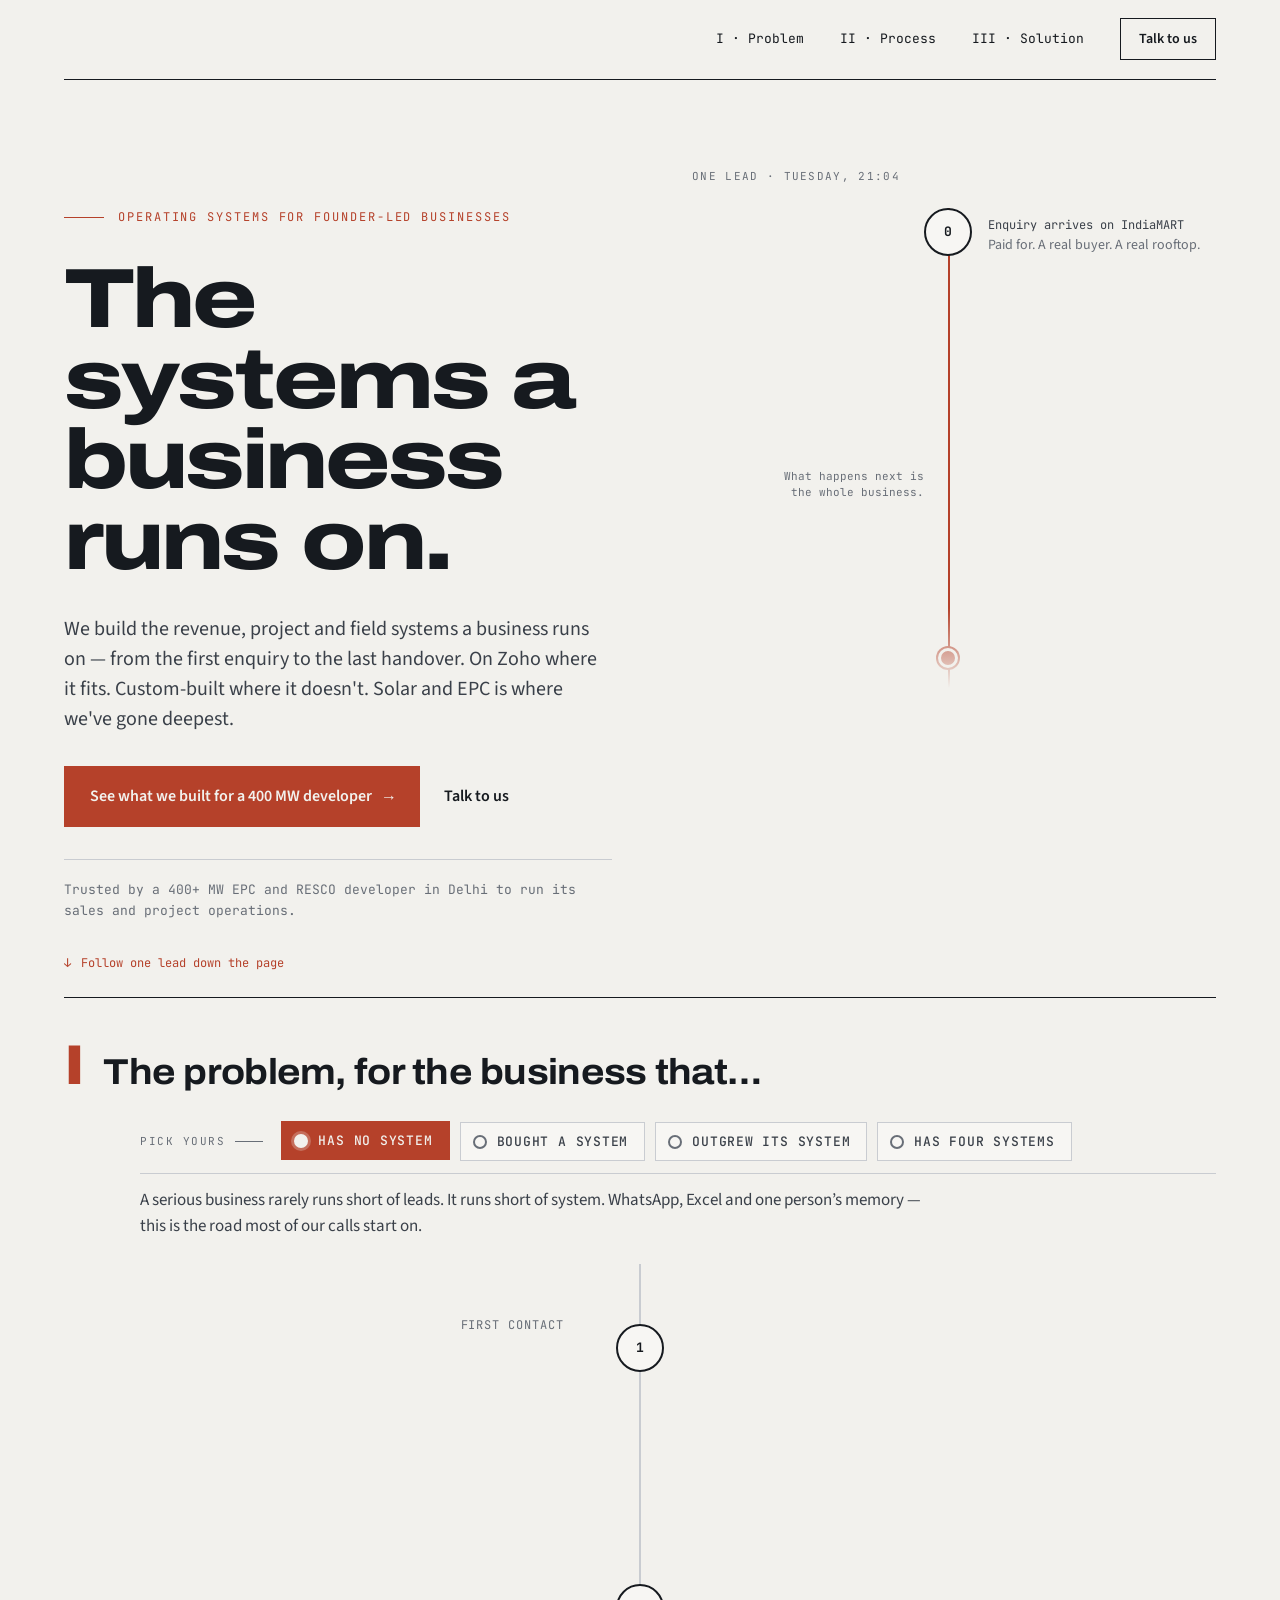
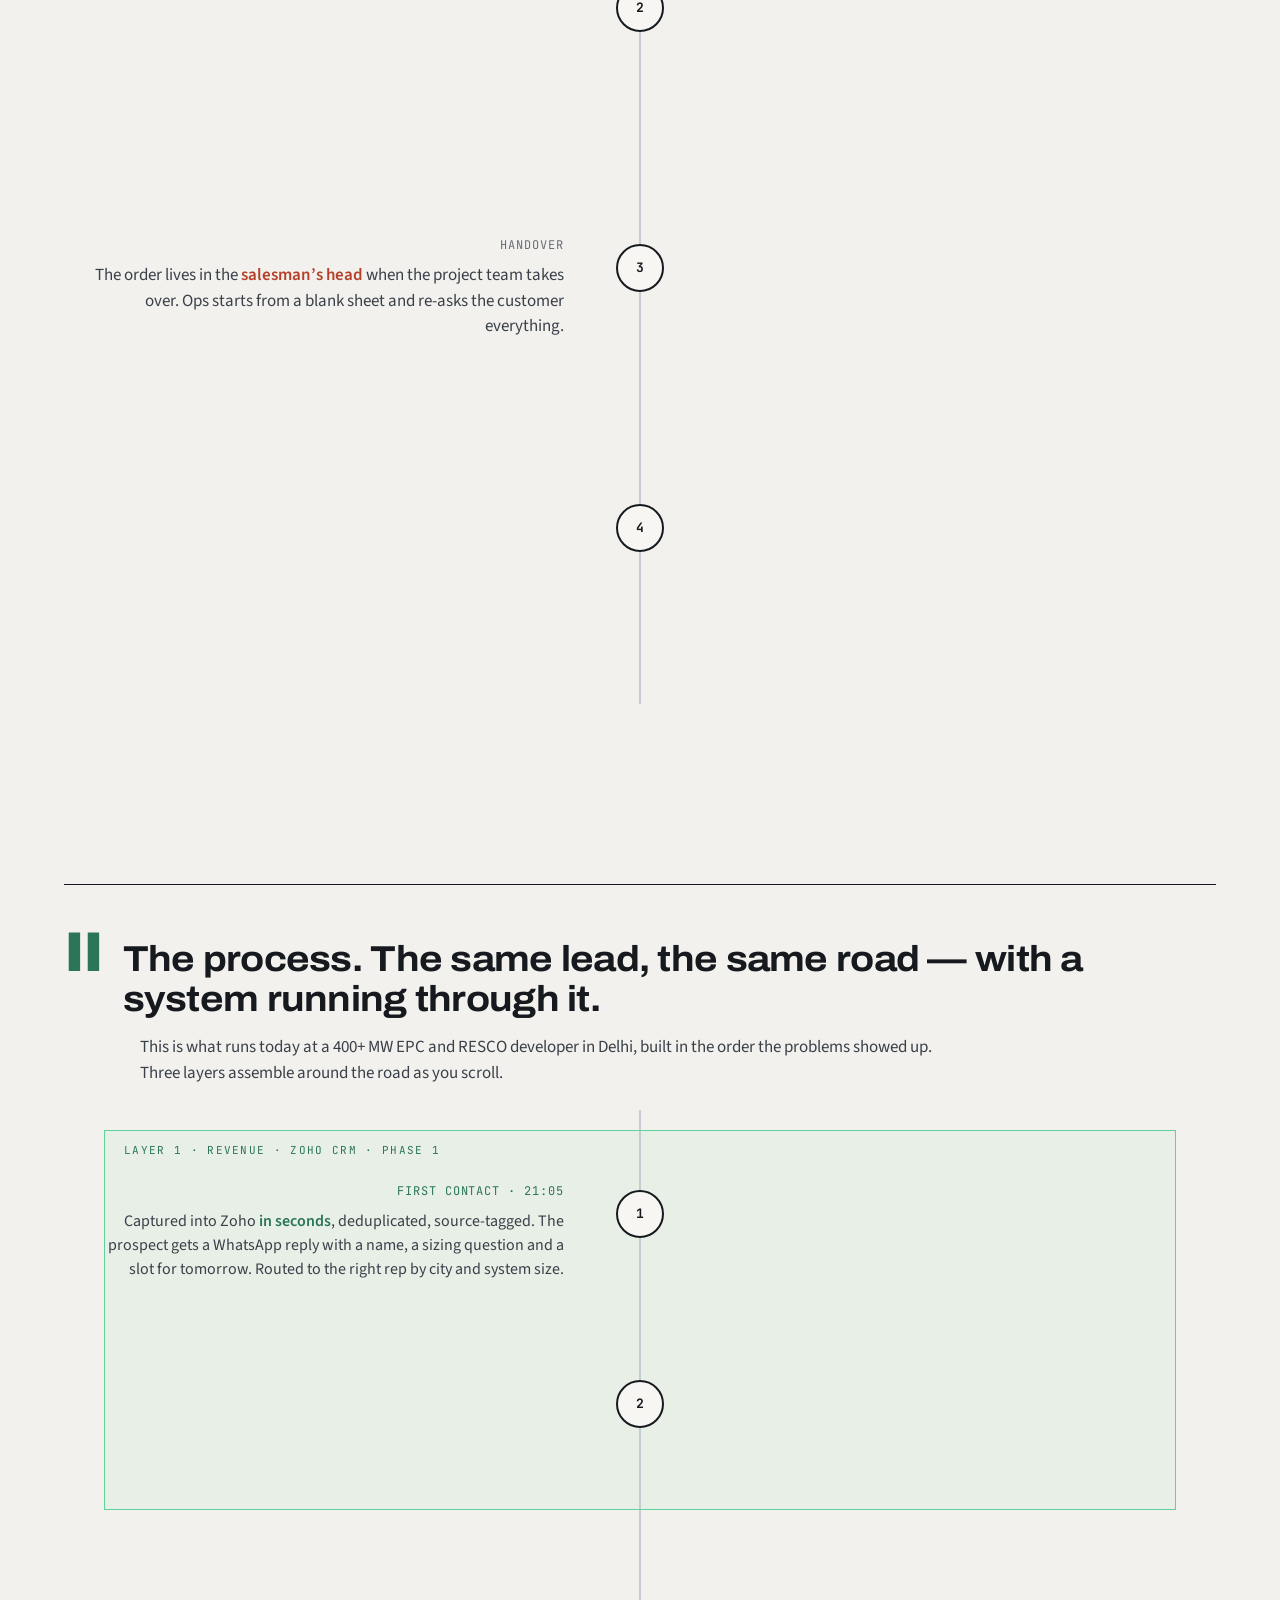
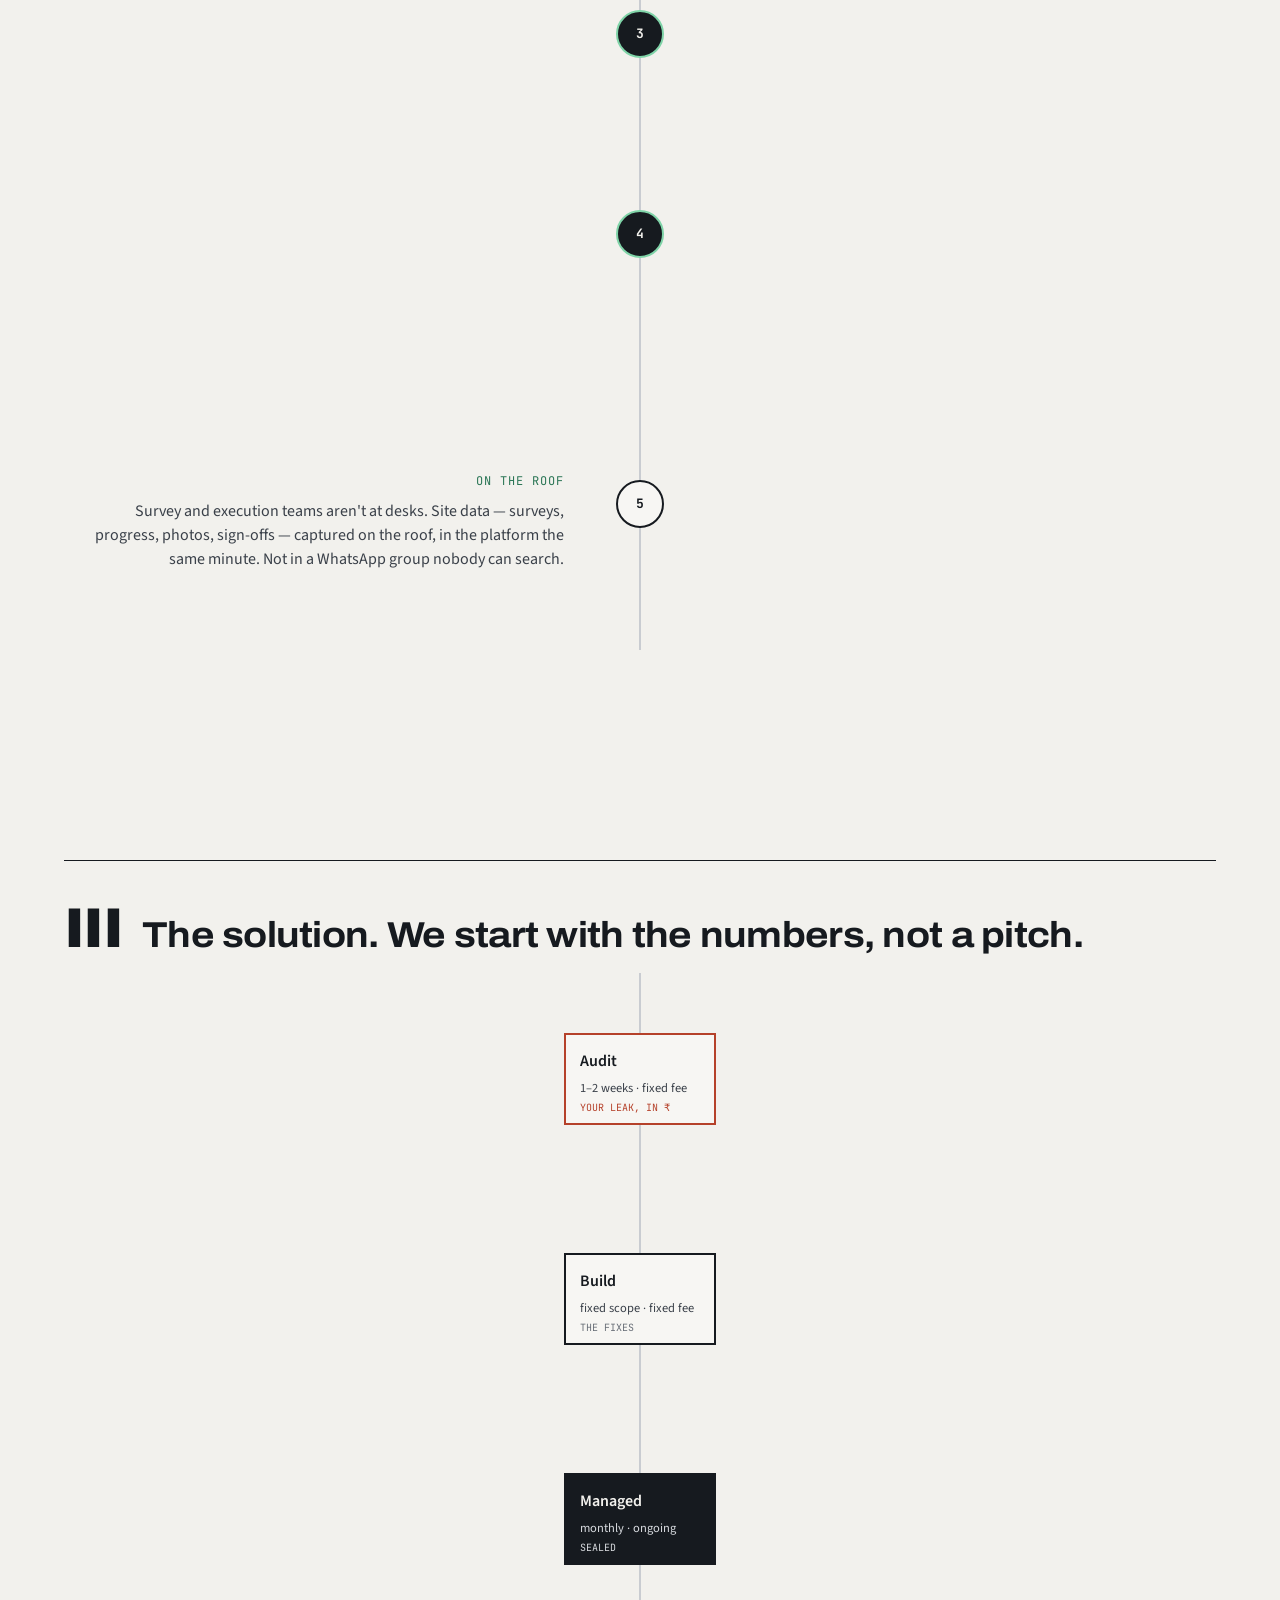
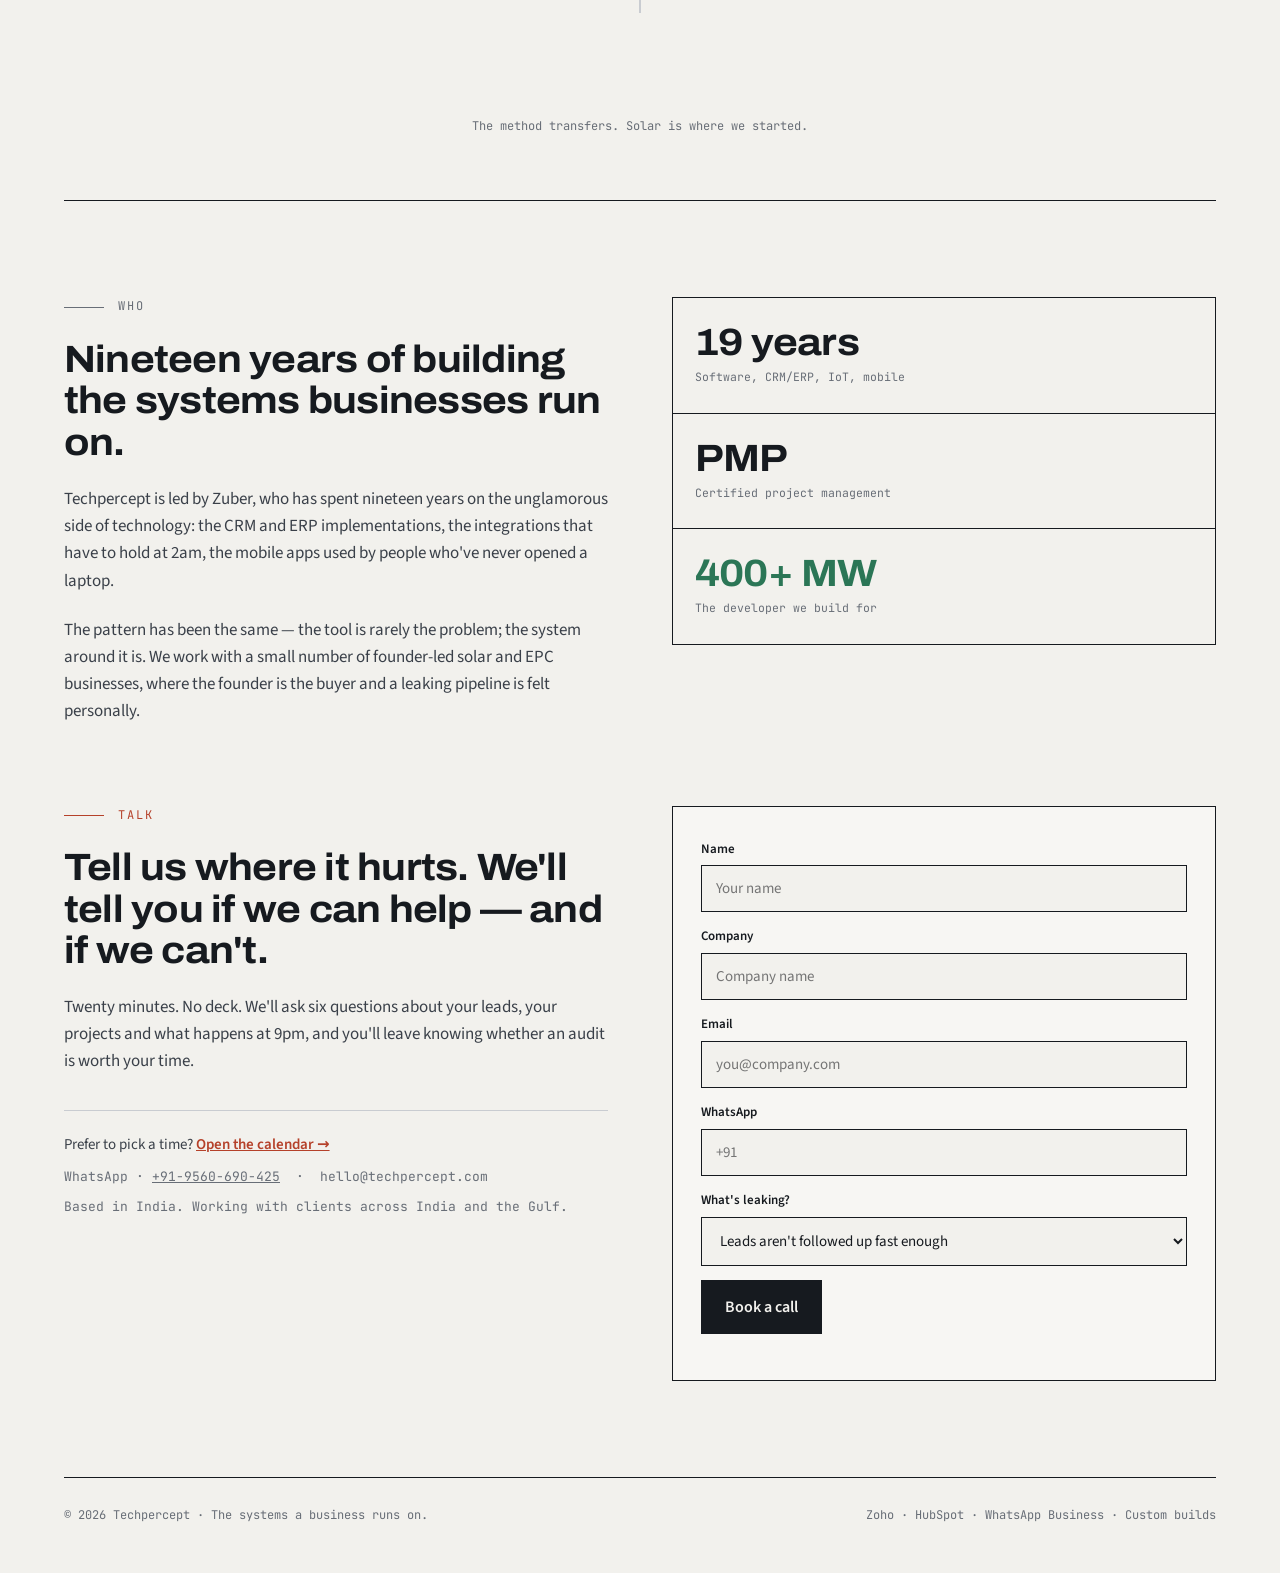
==== commit 7f5700e9: "Project system: results, live features, public + linked from Act II" ====
--- a/template.html
+++ b/template.html
@@ -114,7 +114,7 @@
     <h2 class="disp">The process. The same lead, the same road — with a system running through it.</h2>
   </div>
   <p style="margin:0 0 24px 76px;font-size:17px;line-height:1.5;color:var(--ink-2);max-width:800px">This is what runs today at a 400+ MW EPC and RESCO developer in Delhi, built in the order the problems showed up. Three layers assemble around the road as you scroll.</p>
-  <div class="road-wrap" style="height:1260px" data-act="2">
+  <div class="road-wrap" style="height:1310px" data-act="2">
     <div class="rail" style="height:1140px"></div>
     <div class="road" id="road2" style="background:var(--signal)"></div>
 
@@ -150,6 +150,7 @@
     <div class="sum cap" id="sum2" style="top:1160px;flex-direction:column;gap:10px;align-items:center">
       <span class="disp" style="font-size:clamp(28px,3.5vw,40px);letter-spacing:-.025em;color:var(--signal-text);line-height:1">In pipeline. Delivered. Collected. Referred.</span>
       <span style="font-size:15px;line-height:1.5;color:var(--ink-2);max-width:620px;font-style:italic">The 400+ megawatts are the client's achievement, not ours. What we're proud of is that a developer with that much at stake trusted us to build the systems it runs on — and kept us on to keep building.</span>
+      <a class="more" id="caseLink" href="work/project-system.html">See the full system — and what changed <span class="mono">→</span></a>
     </div>
   </div>
 </section>
--- a/assets/css/styles.css
+++ b/assets/css/styles.css
@@ -98,6 +98,8 @@
 .intro{margin:14px 0 24px 76px;font-size:17px;line-height:1.5;color:var(--ink-2);max-width:800px;min-height:52px;transition:opacity .25s}
 .intro .tag,.sum .tag{font-family:var(--mono);font-size:11px;color:var(--ink-3)}
 .sum b{color:var(--ink)}
+.sum .more{font-weight:600;font-size:15px;color:var(--signal-text);text-decoration:underline;text-underline-offset:4px;text-decoration-thickness:1.5px}
+.sum .more:hover{color:var(--ink)}
 .callout.ok{color:var(--signal-text);border-color:var(--signal)}
 .road-wrap.swap{opacity:0}
 .road-wrap{transition:opacity .25s}
@@ -150,6 +152,20 @@
 .cov > div{display:flex;flex-direction:column;gap:8px;padding:22px;border:var(--hair) solid var(--rule);margin:-.5px}
 .cov .k{font-family:var(--mono);font-size:12px;letter-spacing:.08em;text-transform:uppercase;color:var(--signal-text)}
 .cov p{font-size:16px;line-height:1.5;color:var(--ink-2)}
+.stats{display:grid;grid-template-columns:repeat(auto-fit,minmax(min(200px,100%),1fr));border:var(--hair) solid var(--ink)}
+.stats > div{display:flex;flex-direction:column;gap:10px;padding:22px;border:var(--hair) solid var(--rule);margin:-.5px}
+.stats .v{font-family:var(--display);font-stretch:110%;font-weight:700;font-size:30px;letter-spacing:-.02em;line-height:1.05;color:var(--signal-text)}
+.stats-wide{grid-template-columns:1fr}
+.stats-wide .v{font-size:38px}
+.stats .v i{font-style:normal;color:var(--ink-3);font-weight:400}
+.stats .k{font-family:var(--mono);font-size:11.5px;line-height:1.5;color:var(--ink-3)}
+.unchanged{border:var(--hair) solid var(--rule);background:var(--paper-raised);padding:20px 22px;display:flex;flex-direction:column;gap:8px}
+.unchanged .k{font-family:var(--mono);font-size:12px;letter-spacing:.08em;text-transform:uppercase;color:var(--ink-3)}
+.unchanged p{font-size:16px;line-height:1.5;color:var(--ink-2)}
+.quotes{display:grid;grid-template-columns:repeat(auto-fit,minmax(min(380px,100%),1fr));gap:var(--s3)}
+.quotes blockquote{border-left:var(--drawn) solid var(--signal);padding:2px 0 2px var(--s2);display:flex;flex-direction:column;gap:10px}
+.quotes p{font-size:18px;line-height:1.5;color:var(--ink)}
+.quotes cite{font-style:normal;font-family:var(--mono);font-size:12px;color:var(--ink-3)}
 @media(max-width:1100px){.blk-body{margin-left:0}}
 @media(max-width:640px){.page-head{padding:56px 0 48px}.page-head .lede{font-size:18px}.chain-box,.steps li,.cov > div{padding:18px}}
 
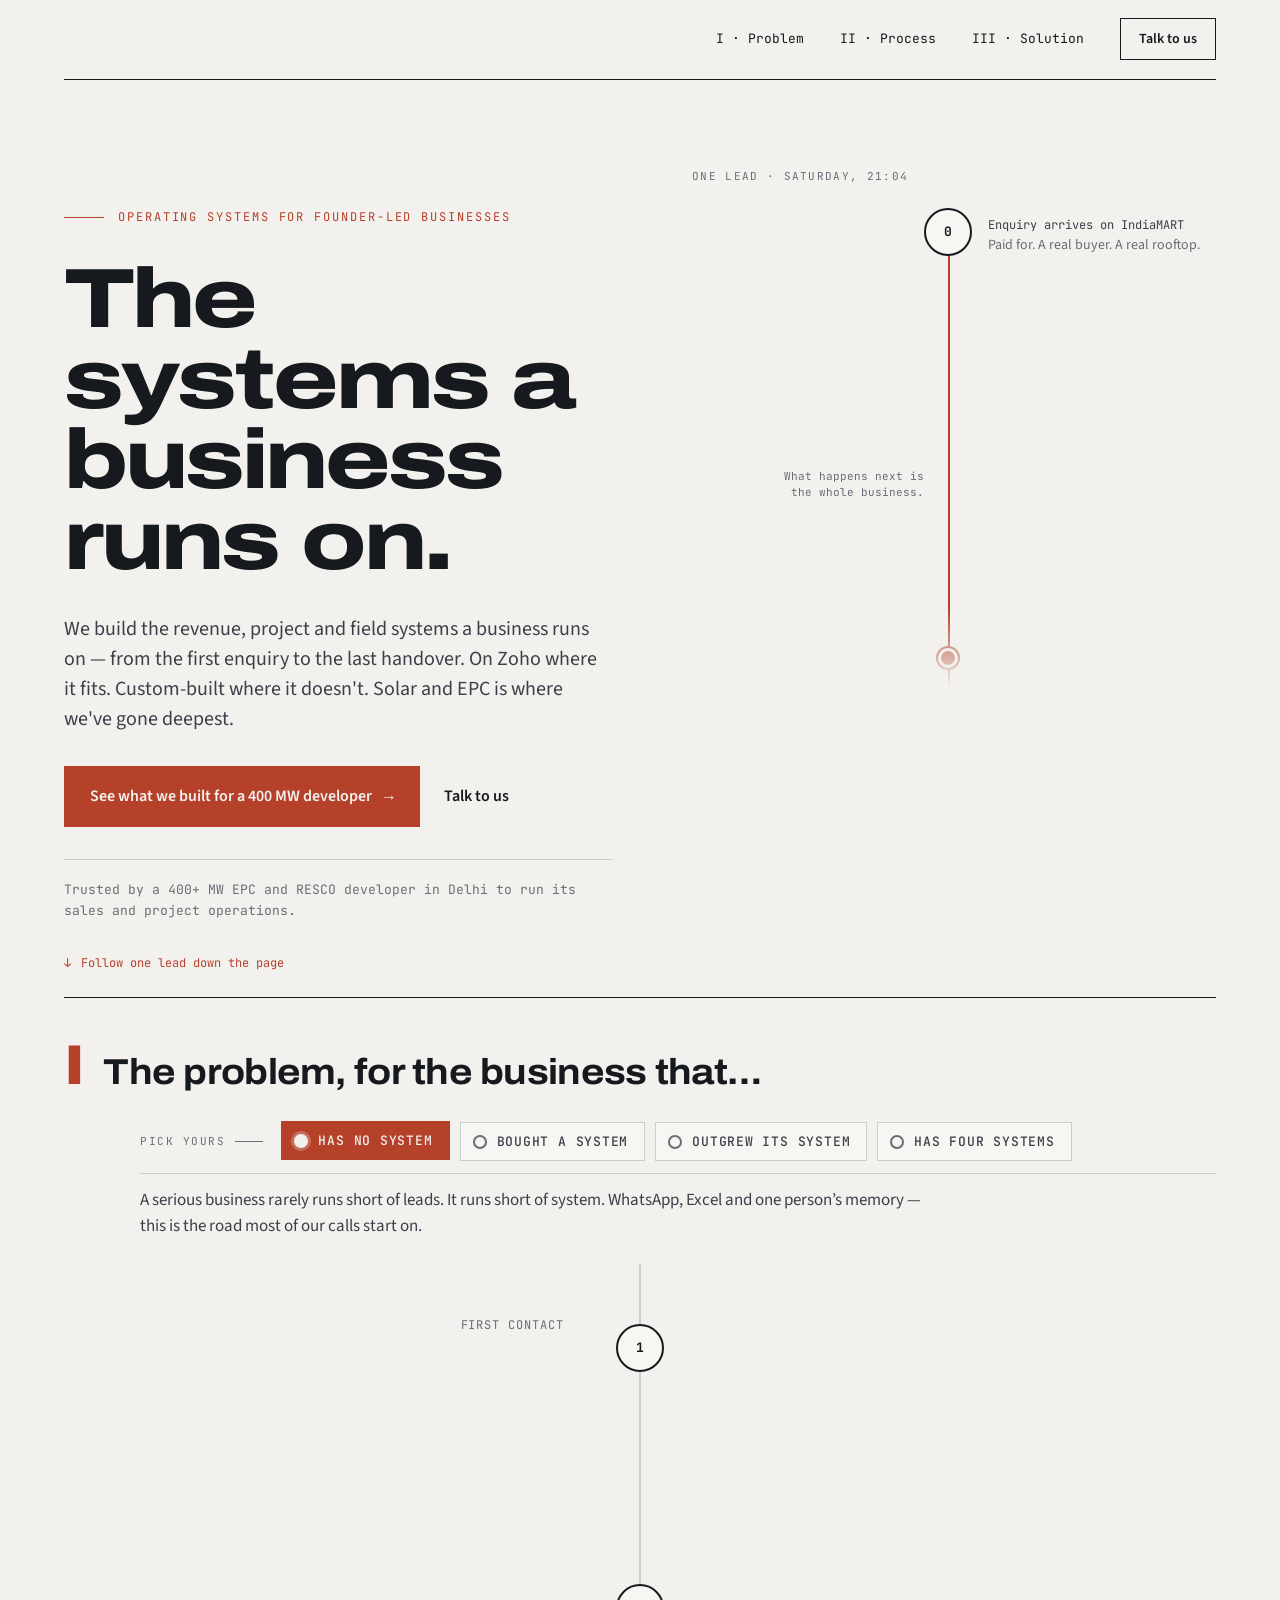
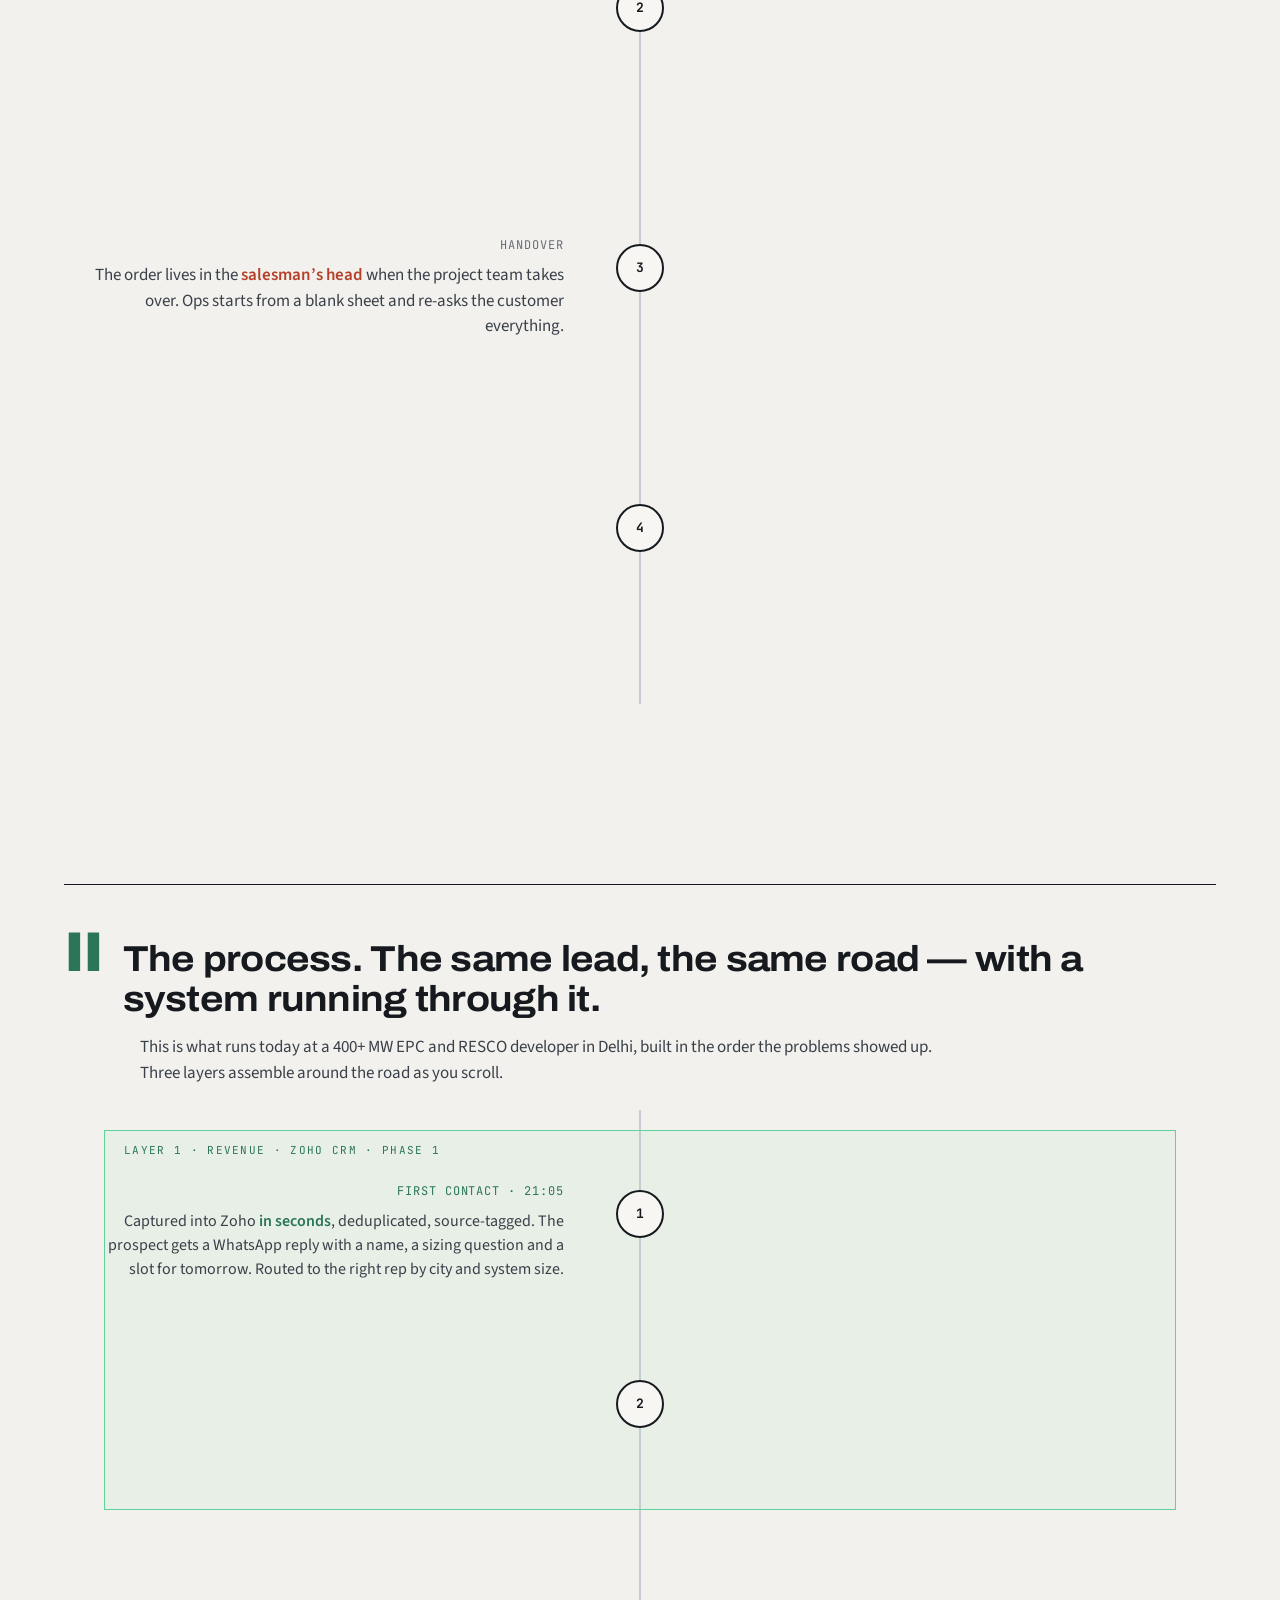
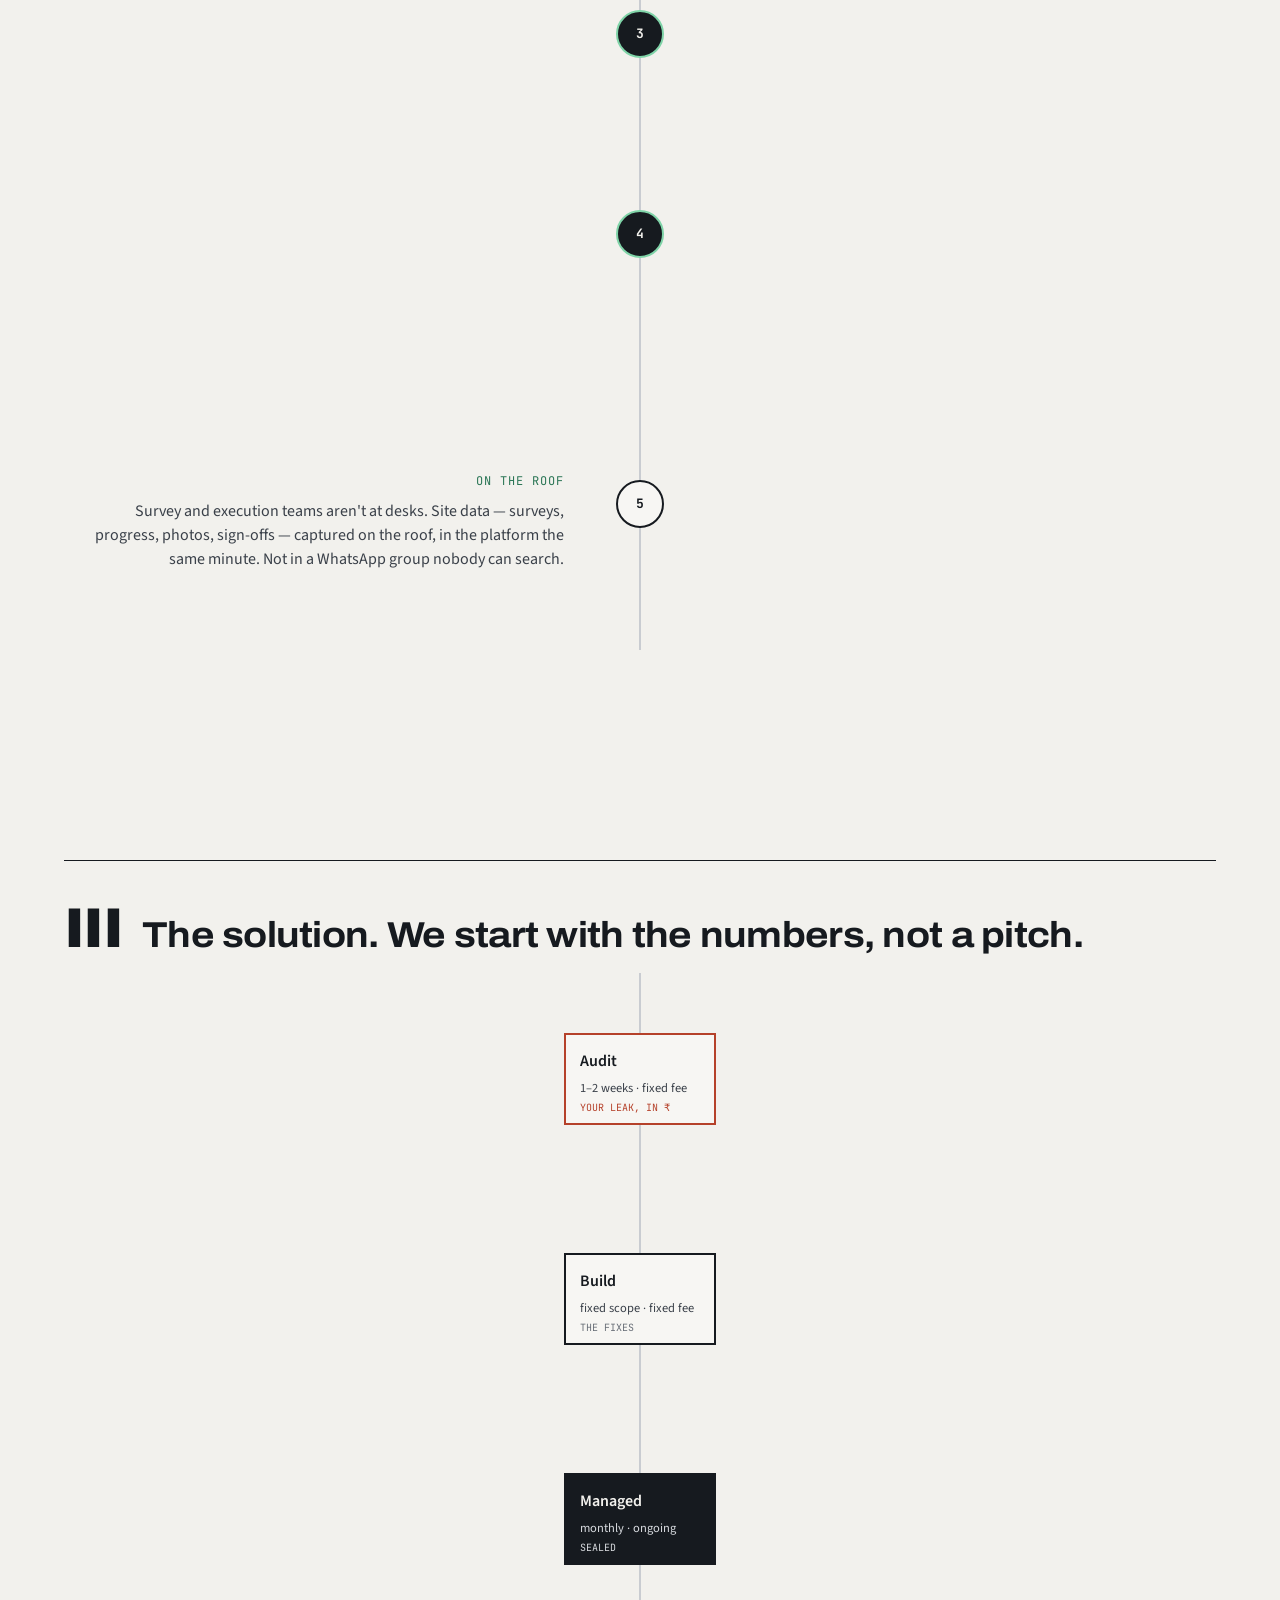
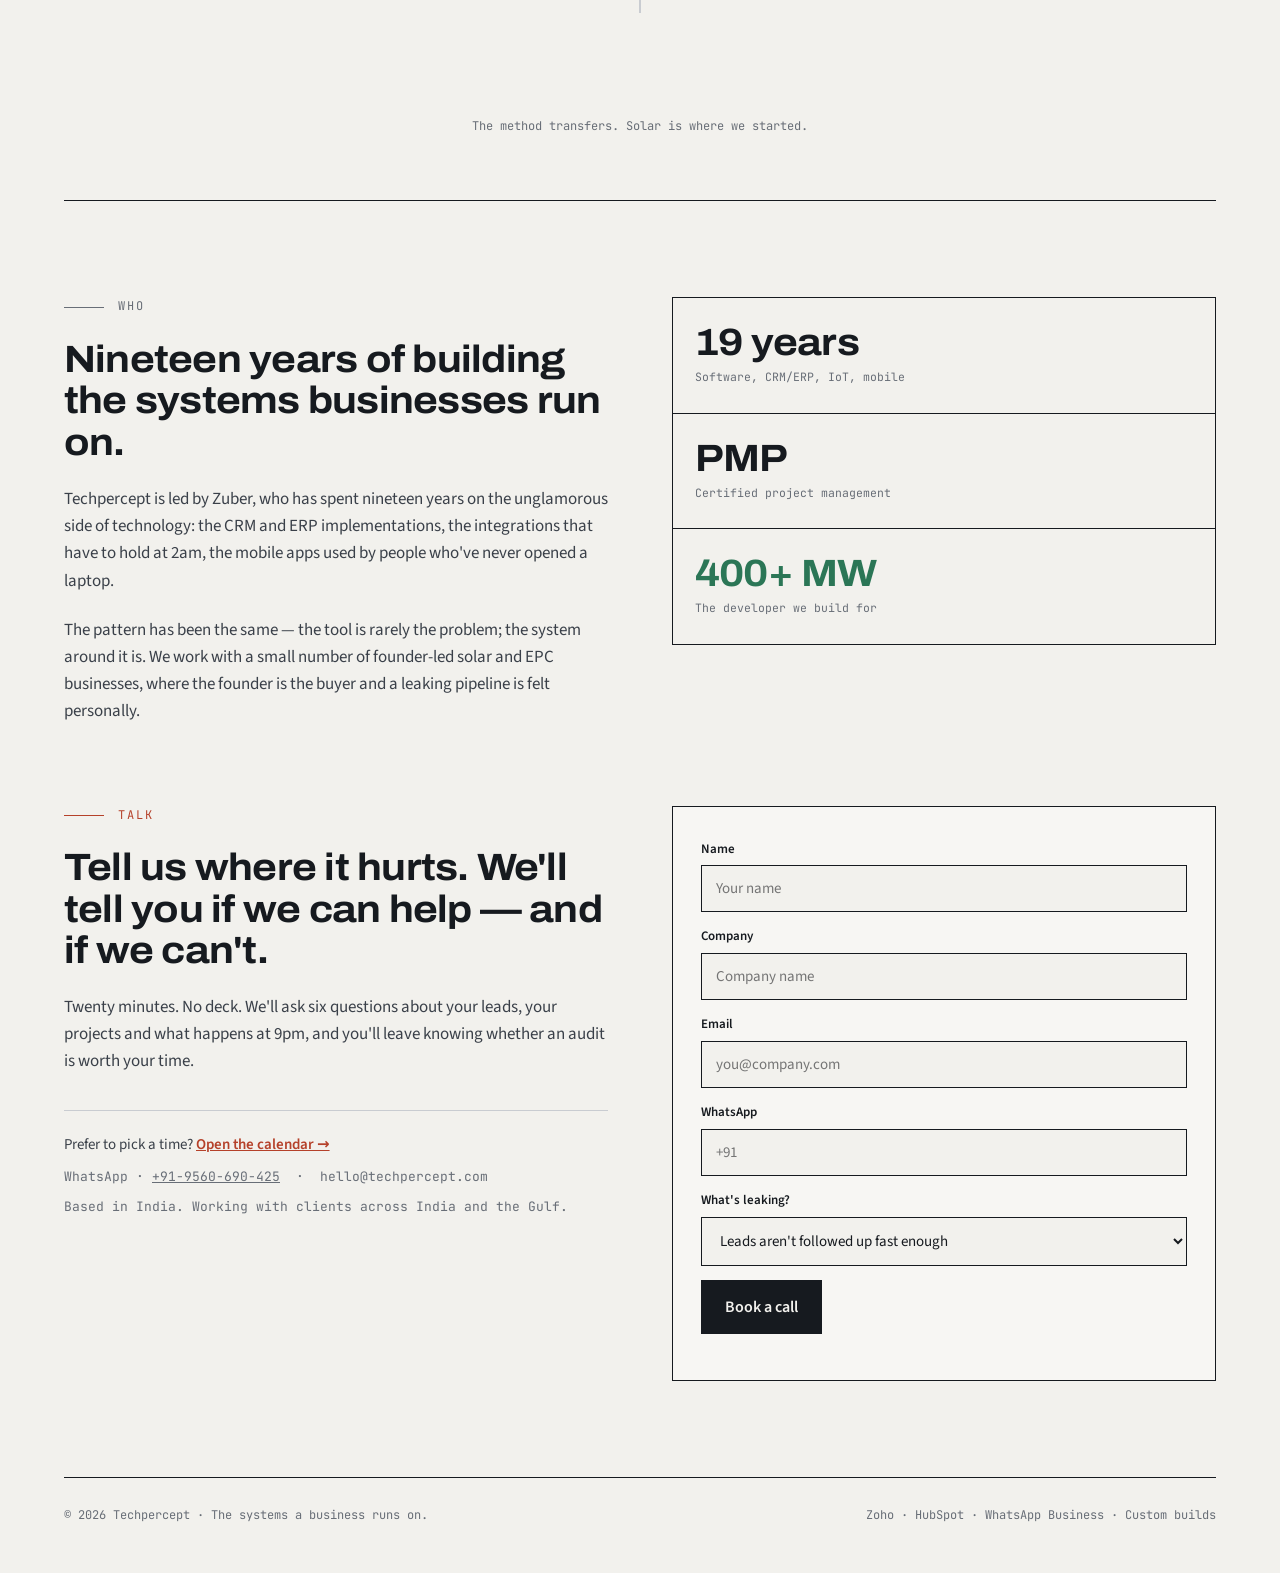
==== commit 9bd2b2e0: "Hero: lead day follows the visitor's last 21:04" ====
--- a/template.html
+++ b/template.html
@@ -58,7 +58,7 @@
     <div class="follow"><span>↓</span>Follow one lead down the page</div>
   </div>
   <div class="hero-draw" id="heroDraw">
-    <div class="mono" style="position:absolute;left:24px;top:0;font-size:11px;letter-spacing:.12em;text-transform:uppercase;color:var(--ink-3)">One lead · Tuesday, 21:04</div>
+    <div class="mono" style="position:absolute;left:24px;top:0;font-size:11px;letter-spacing:.12em;text-transform:uppercase;color:var(--ink-3)">One lead · <span id="leadDay">Tuesday</span>, 21:04</div>
     <div class="rail" style="left:280px;top:40px;height:480px;transform:none"></div>
     <div class="road" id="road0" style="left:280px;top:40px;background:var(--leak);transform:none"></div>
     <div class="st" style="left:280px;top:40px">0</div>
